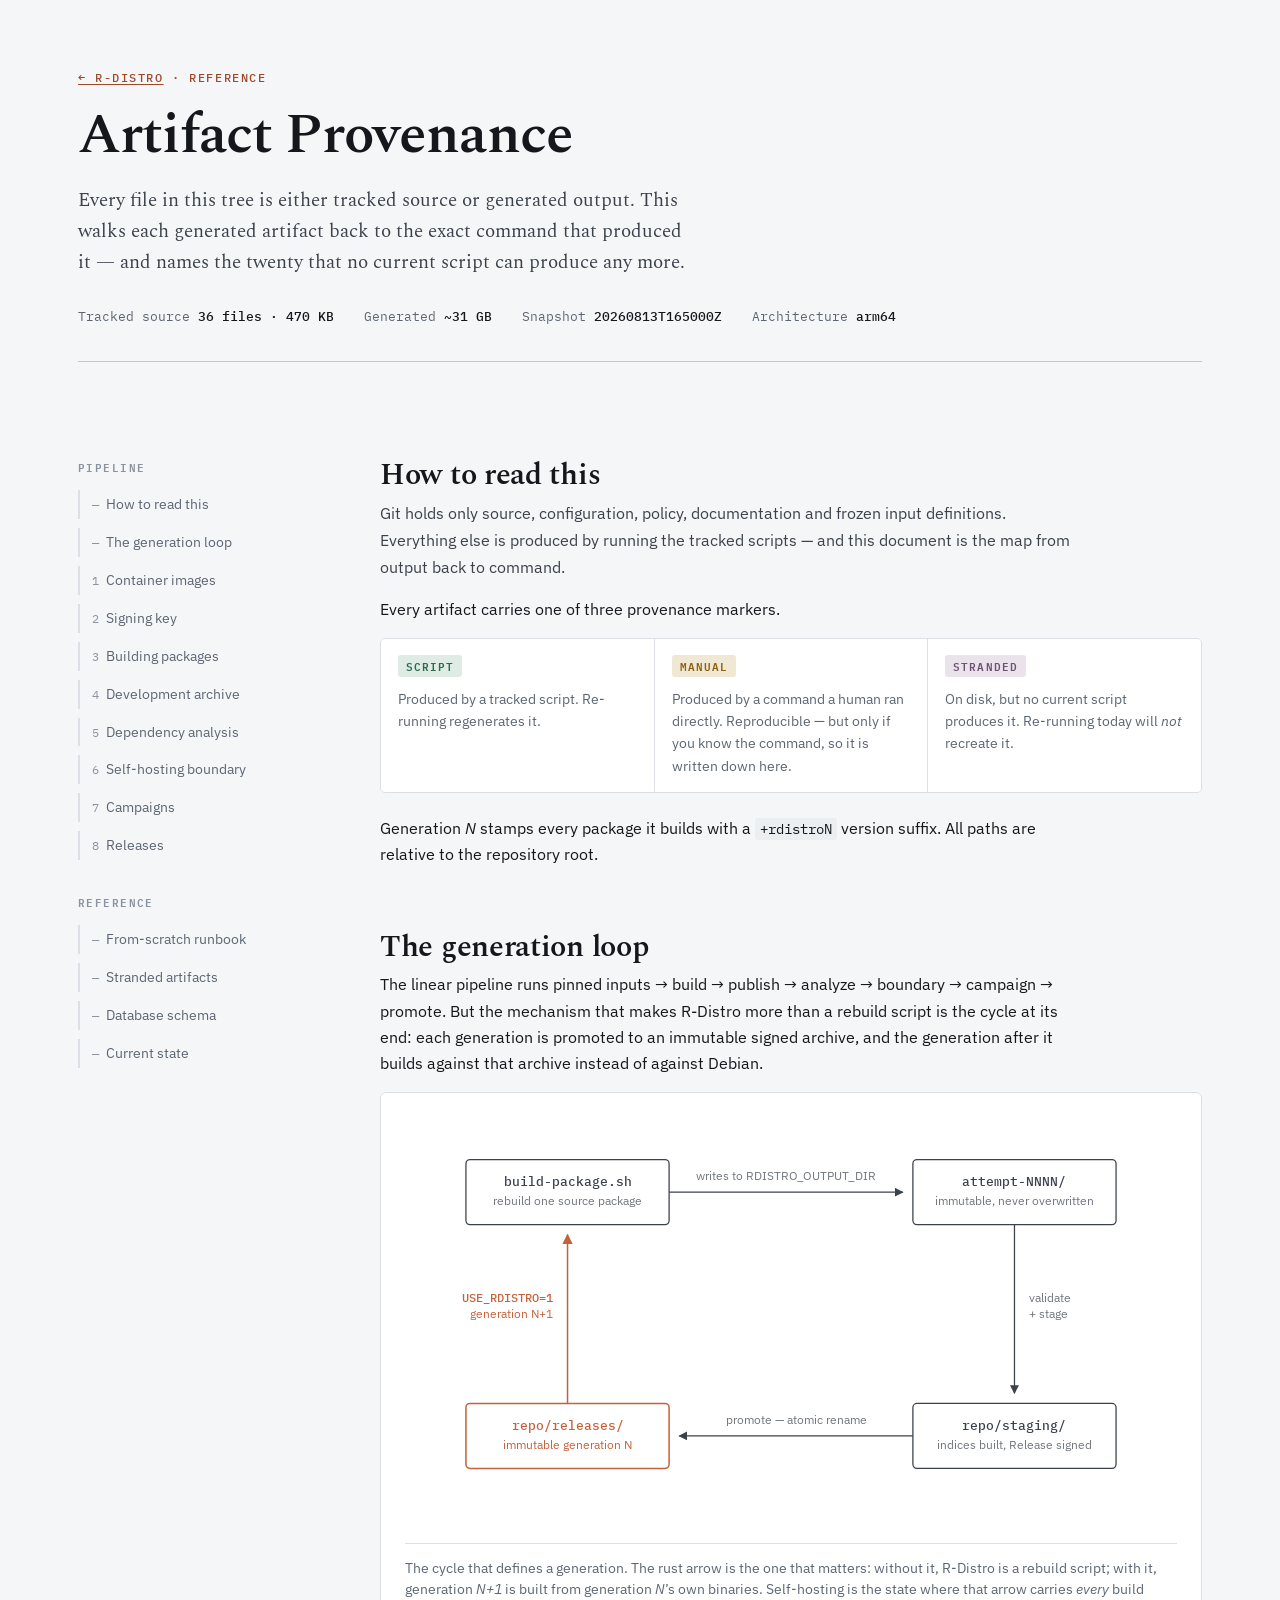
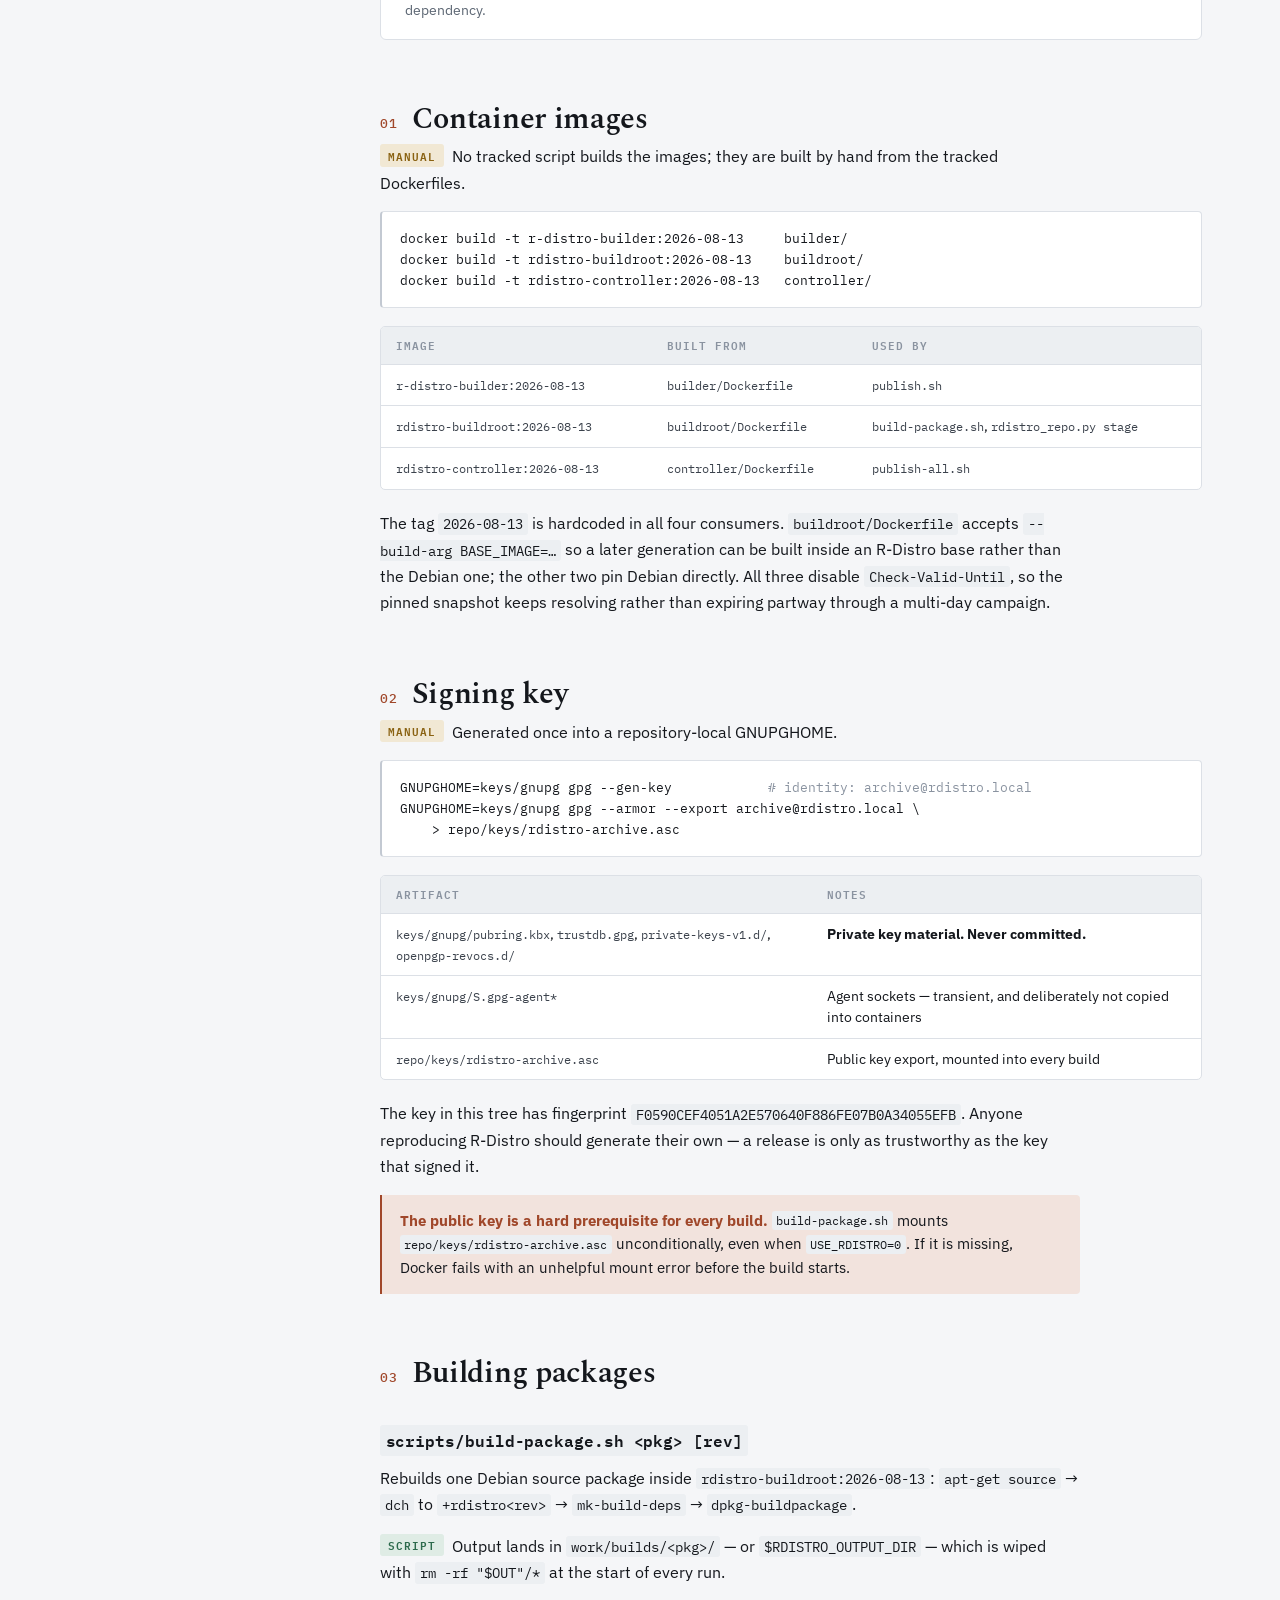
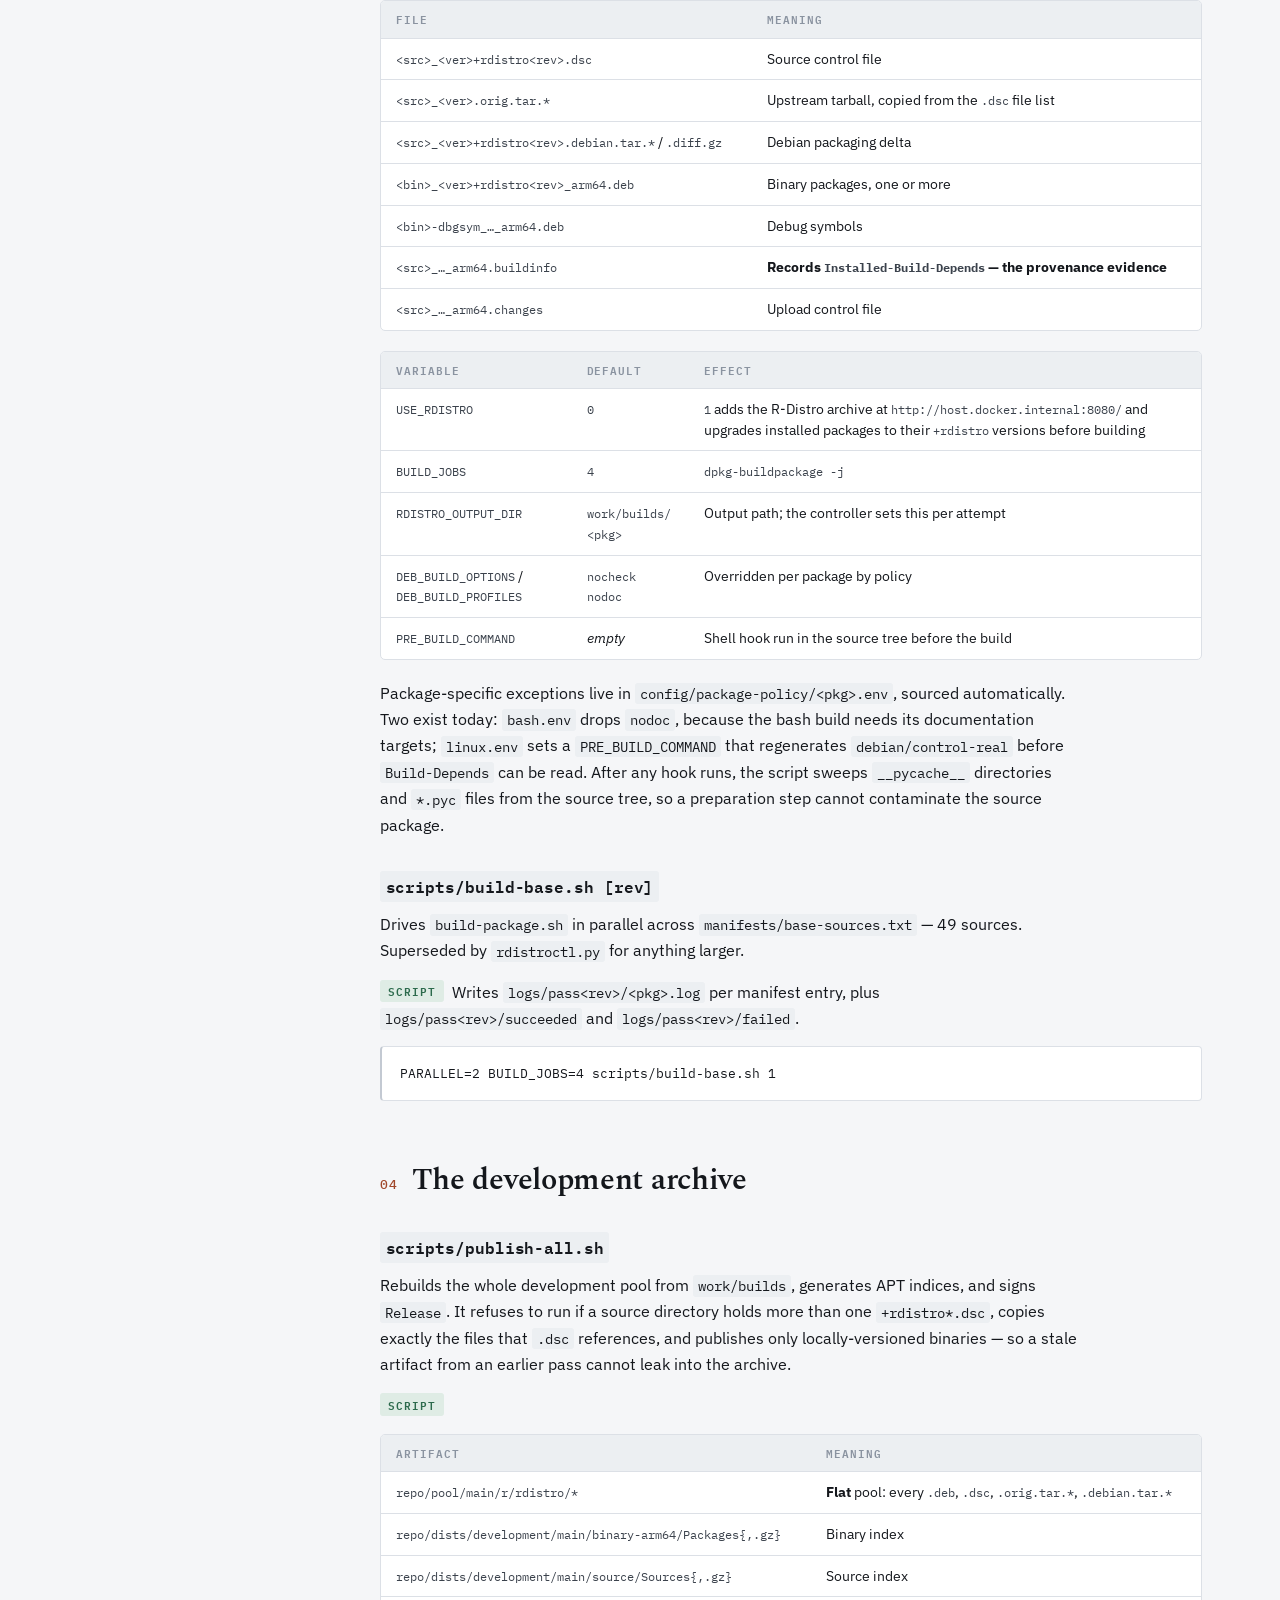
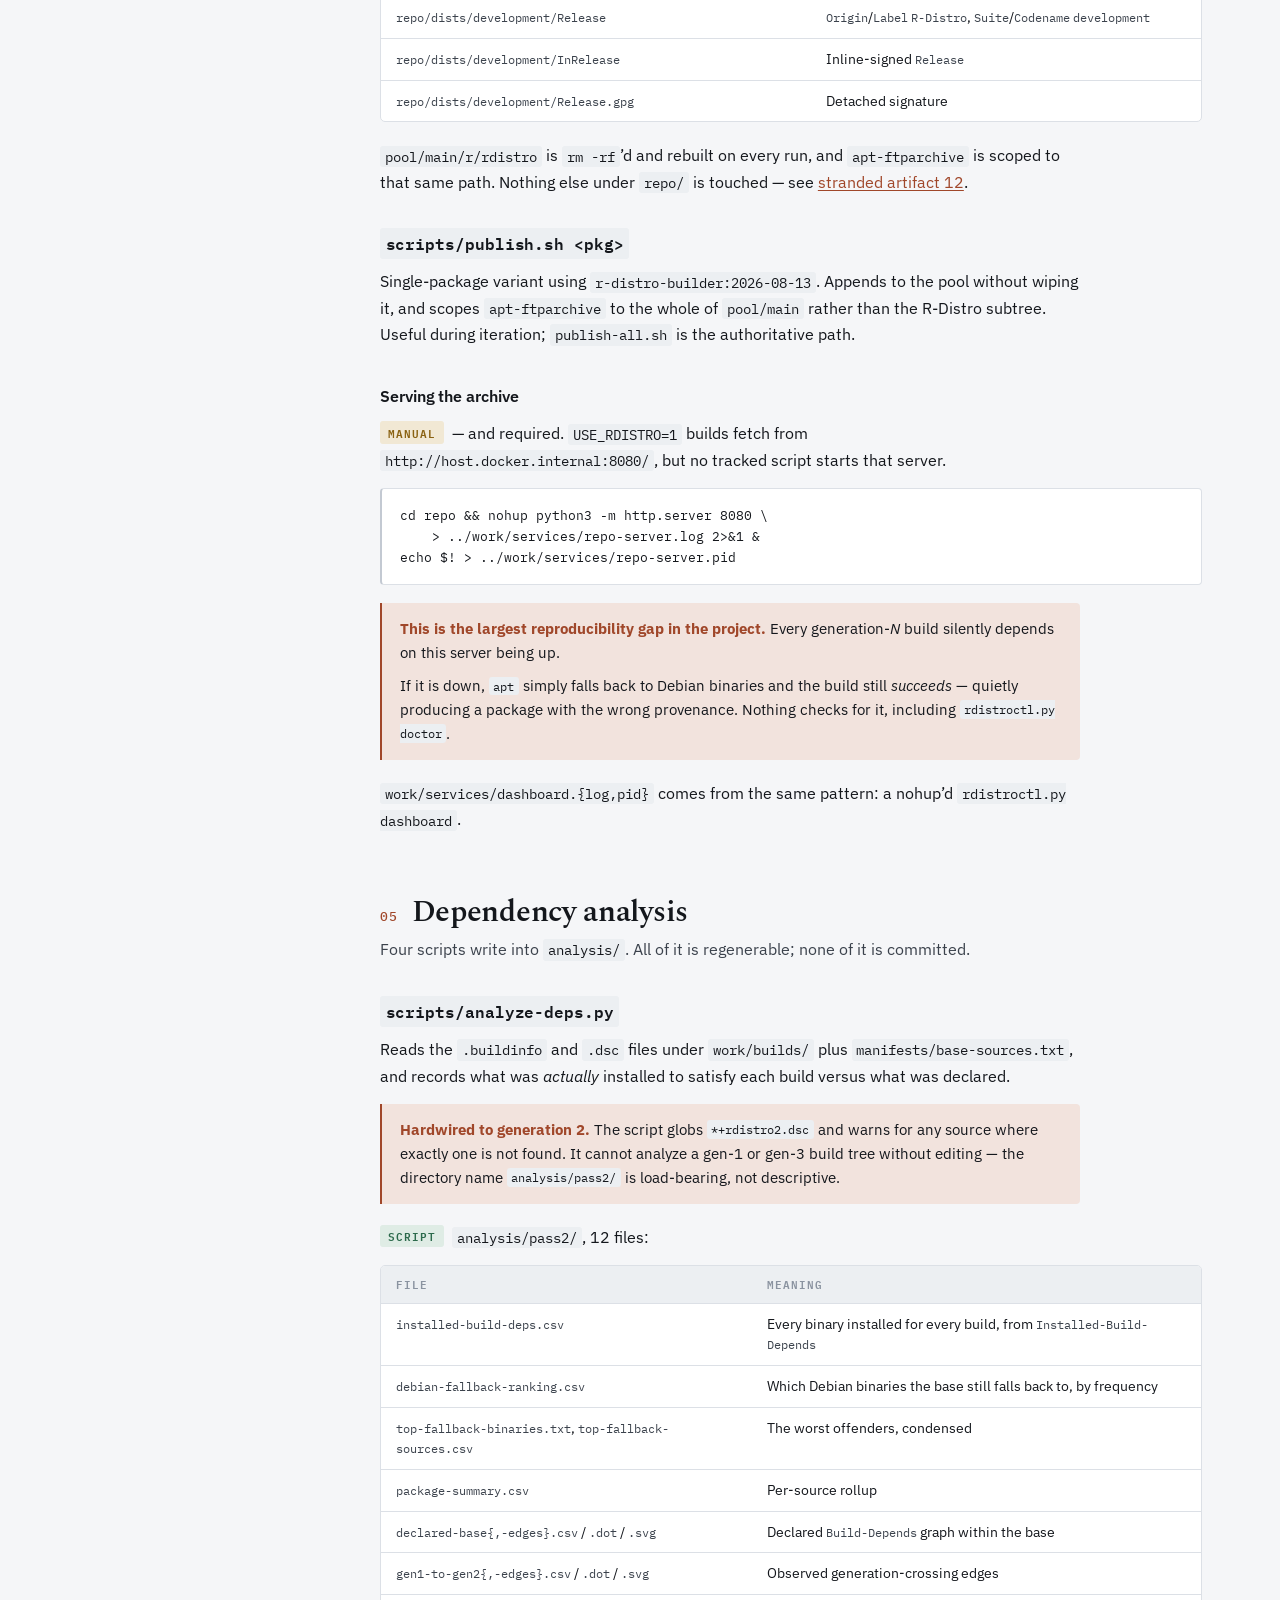
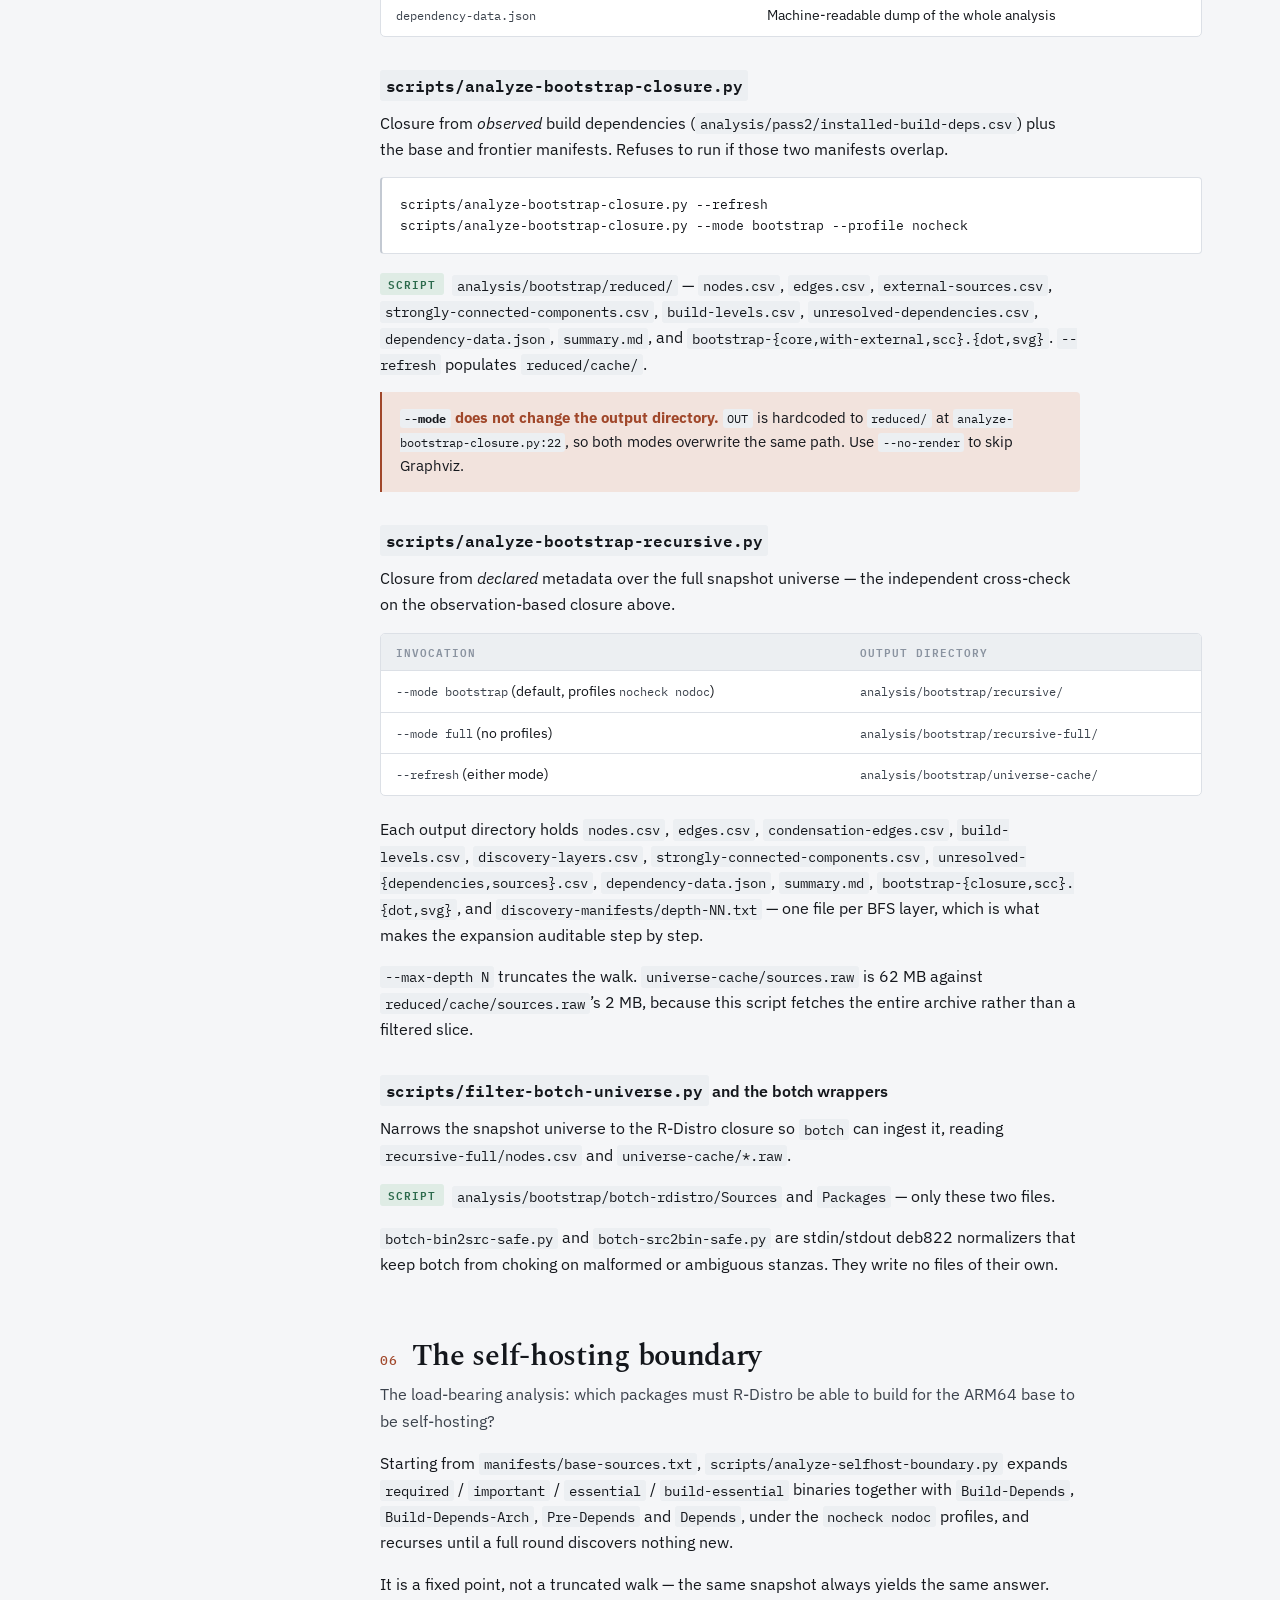
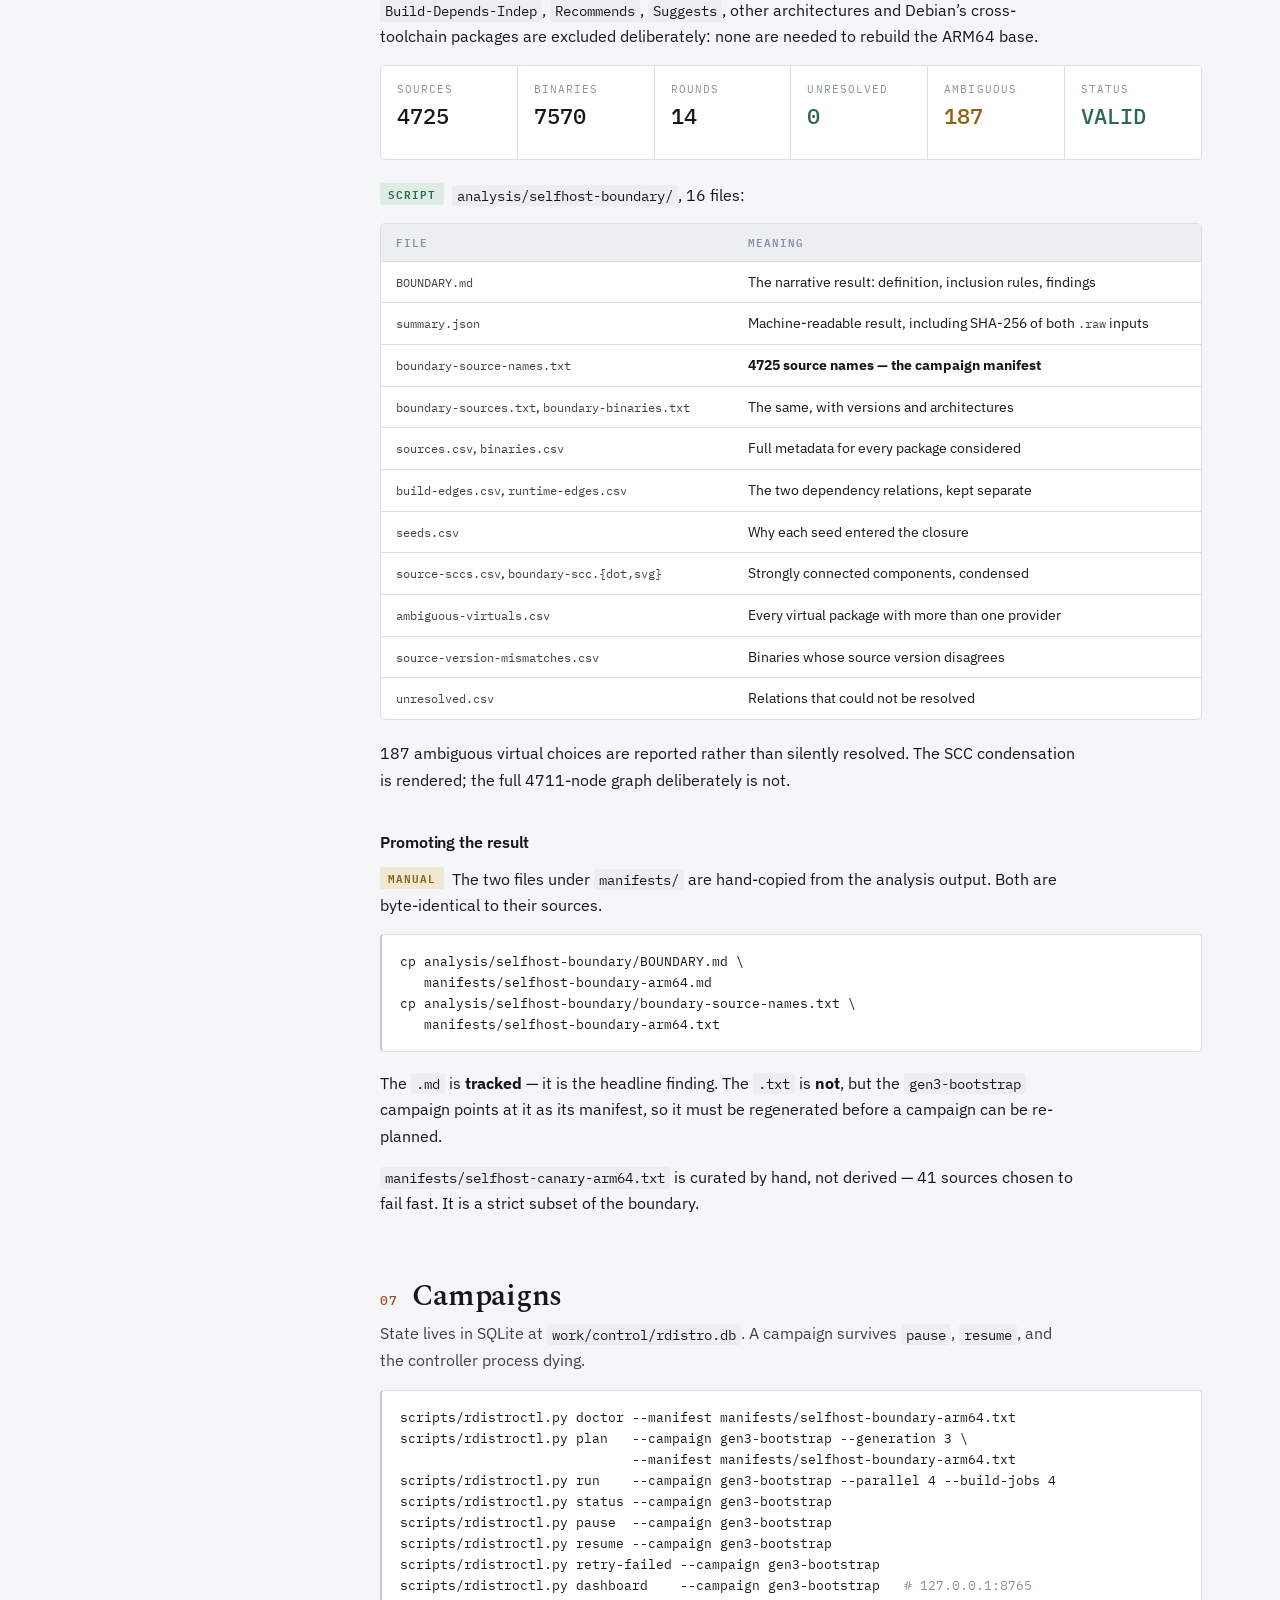
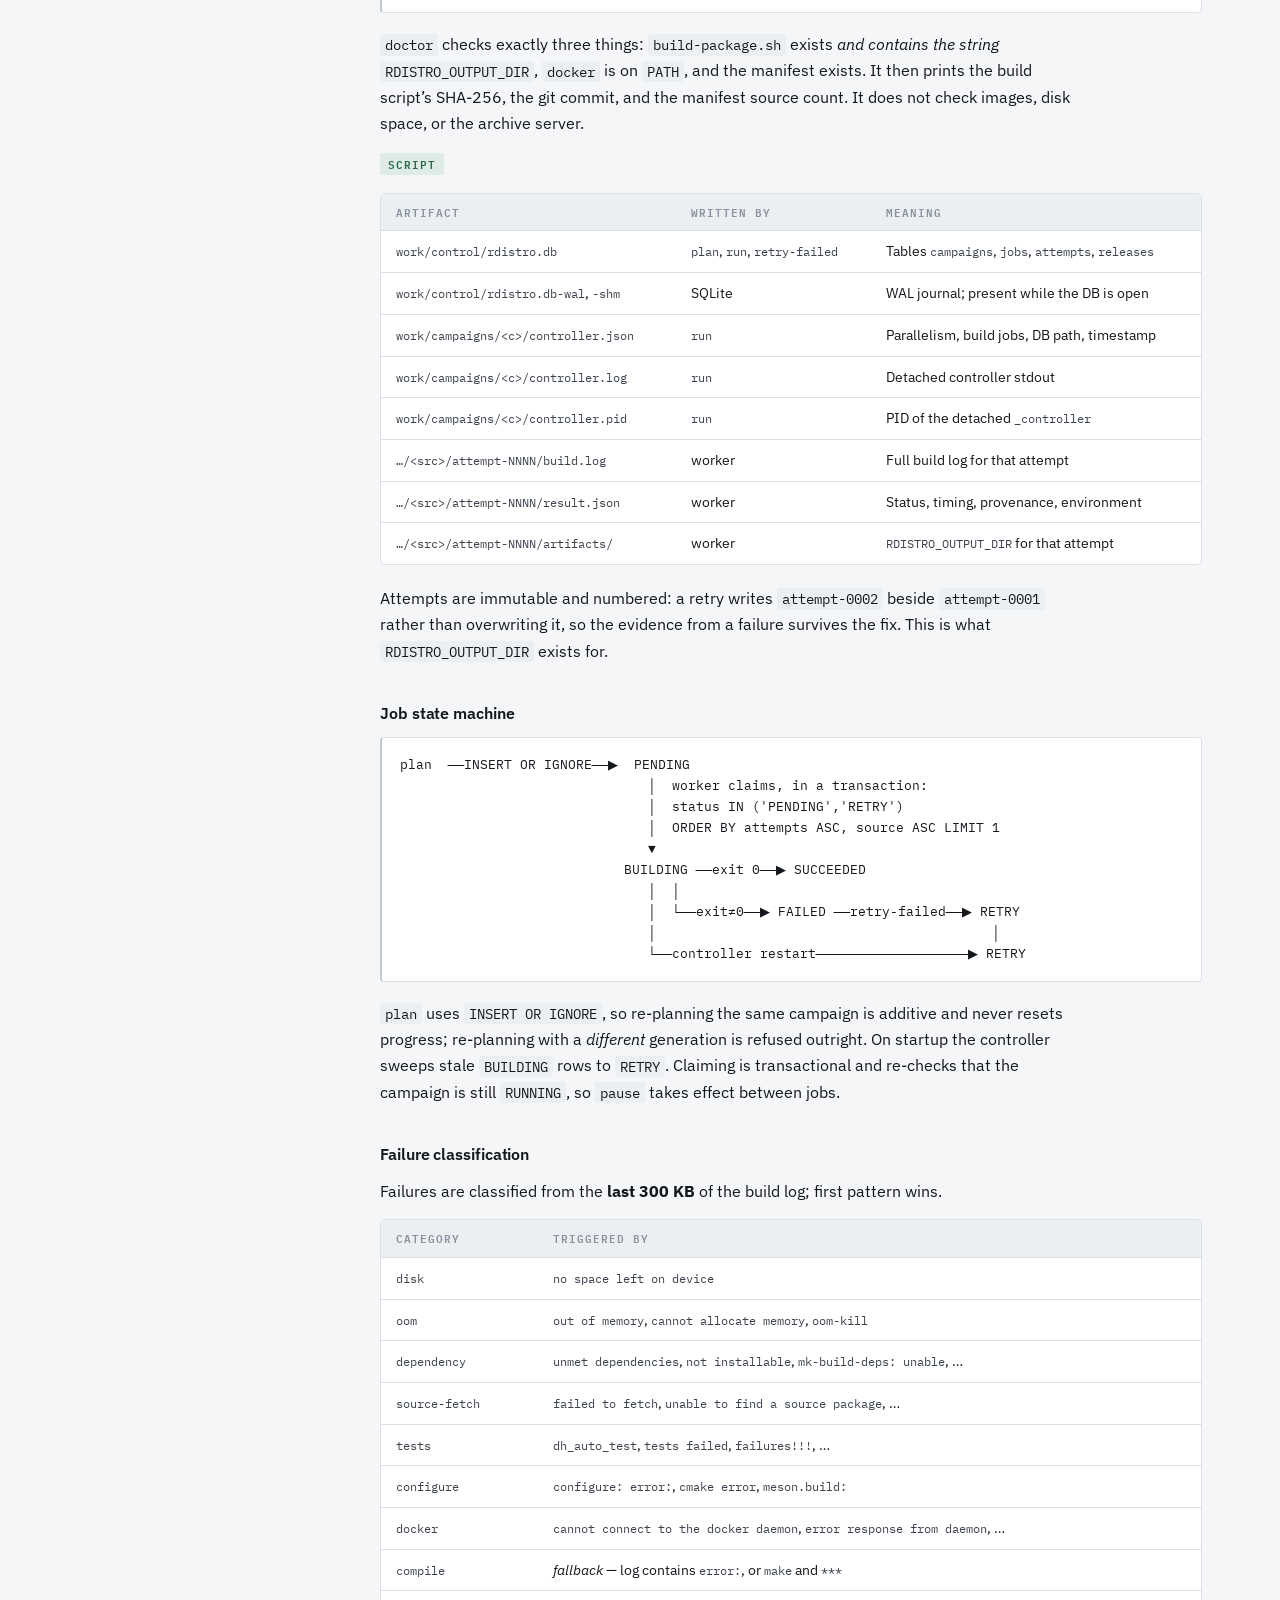
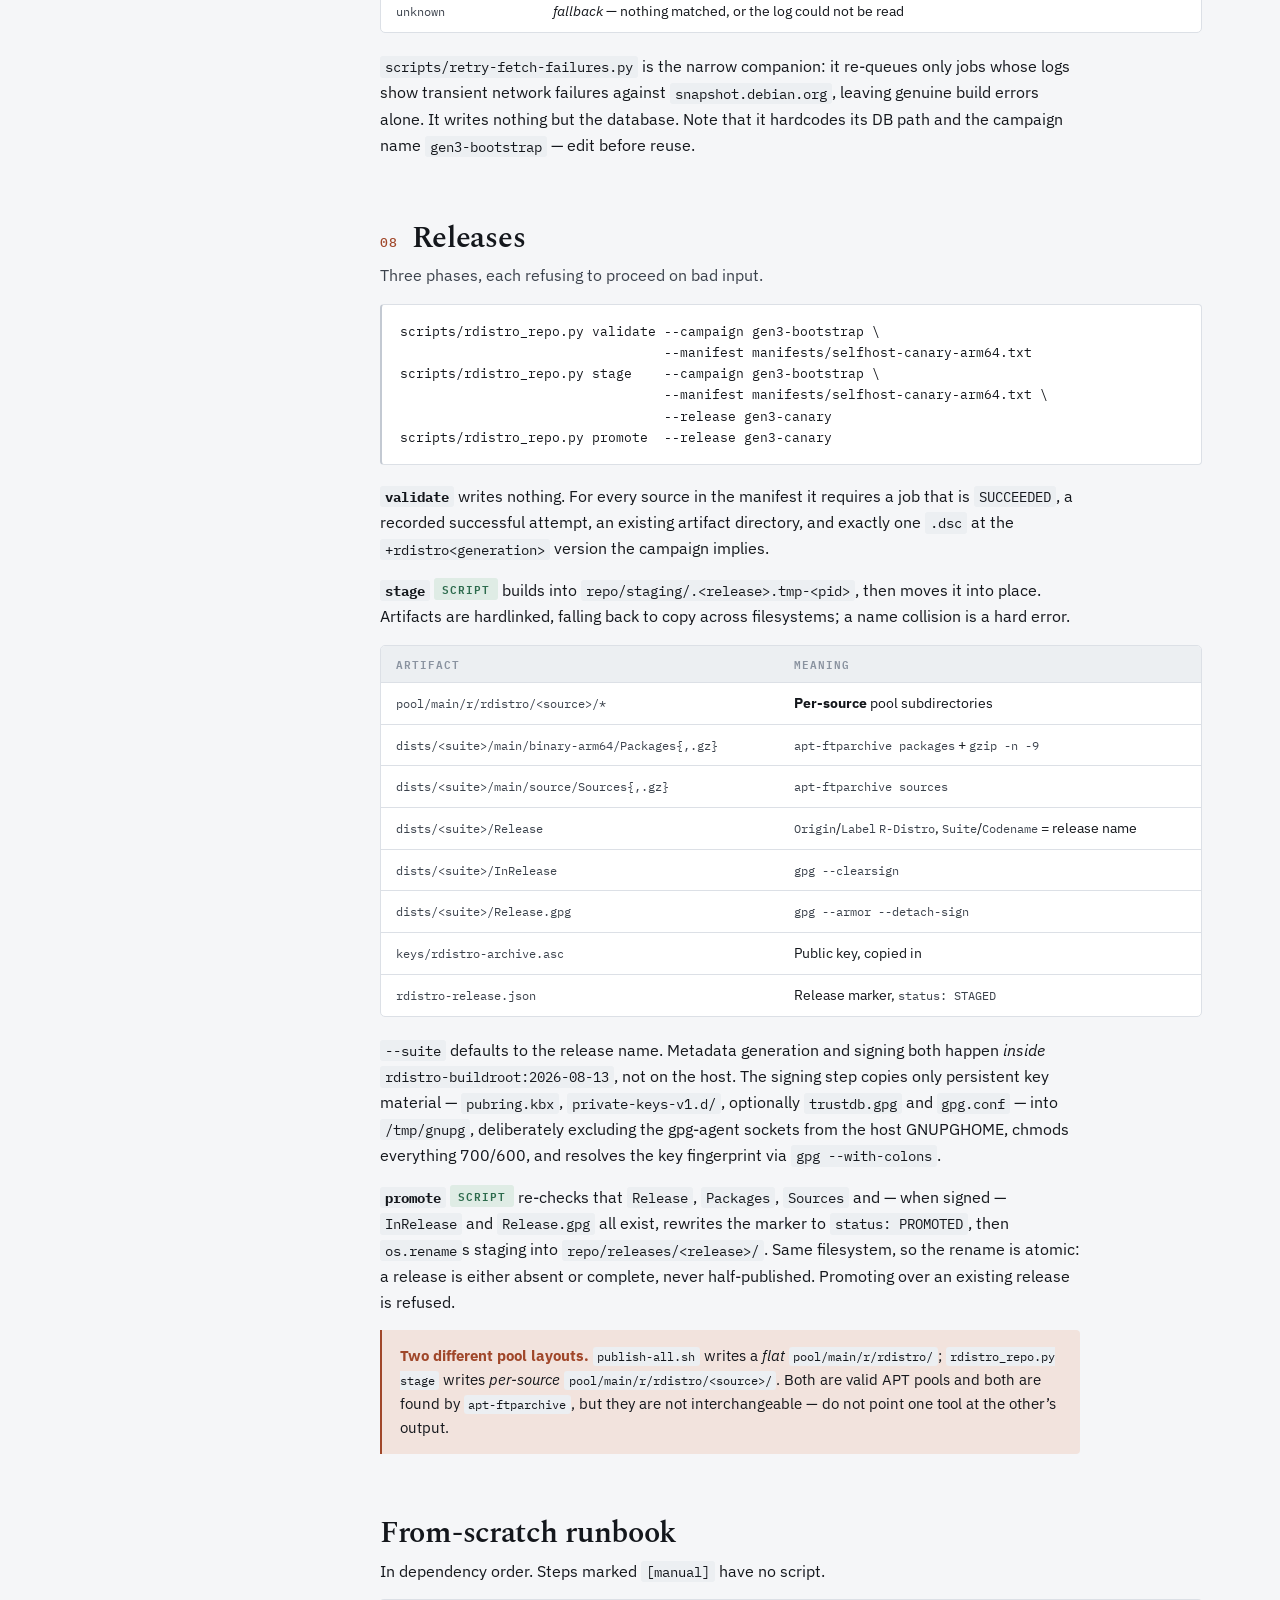
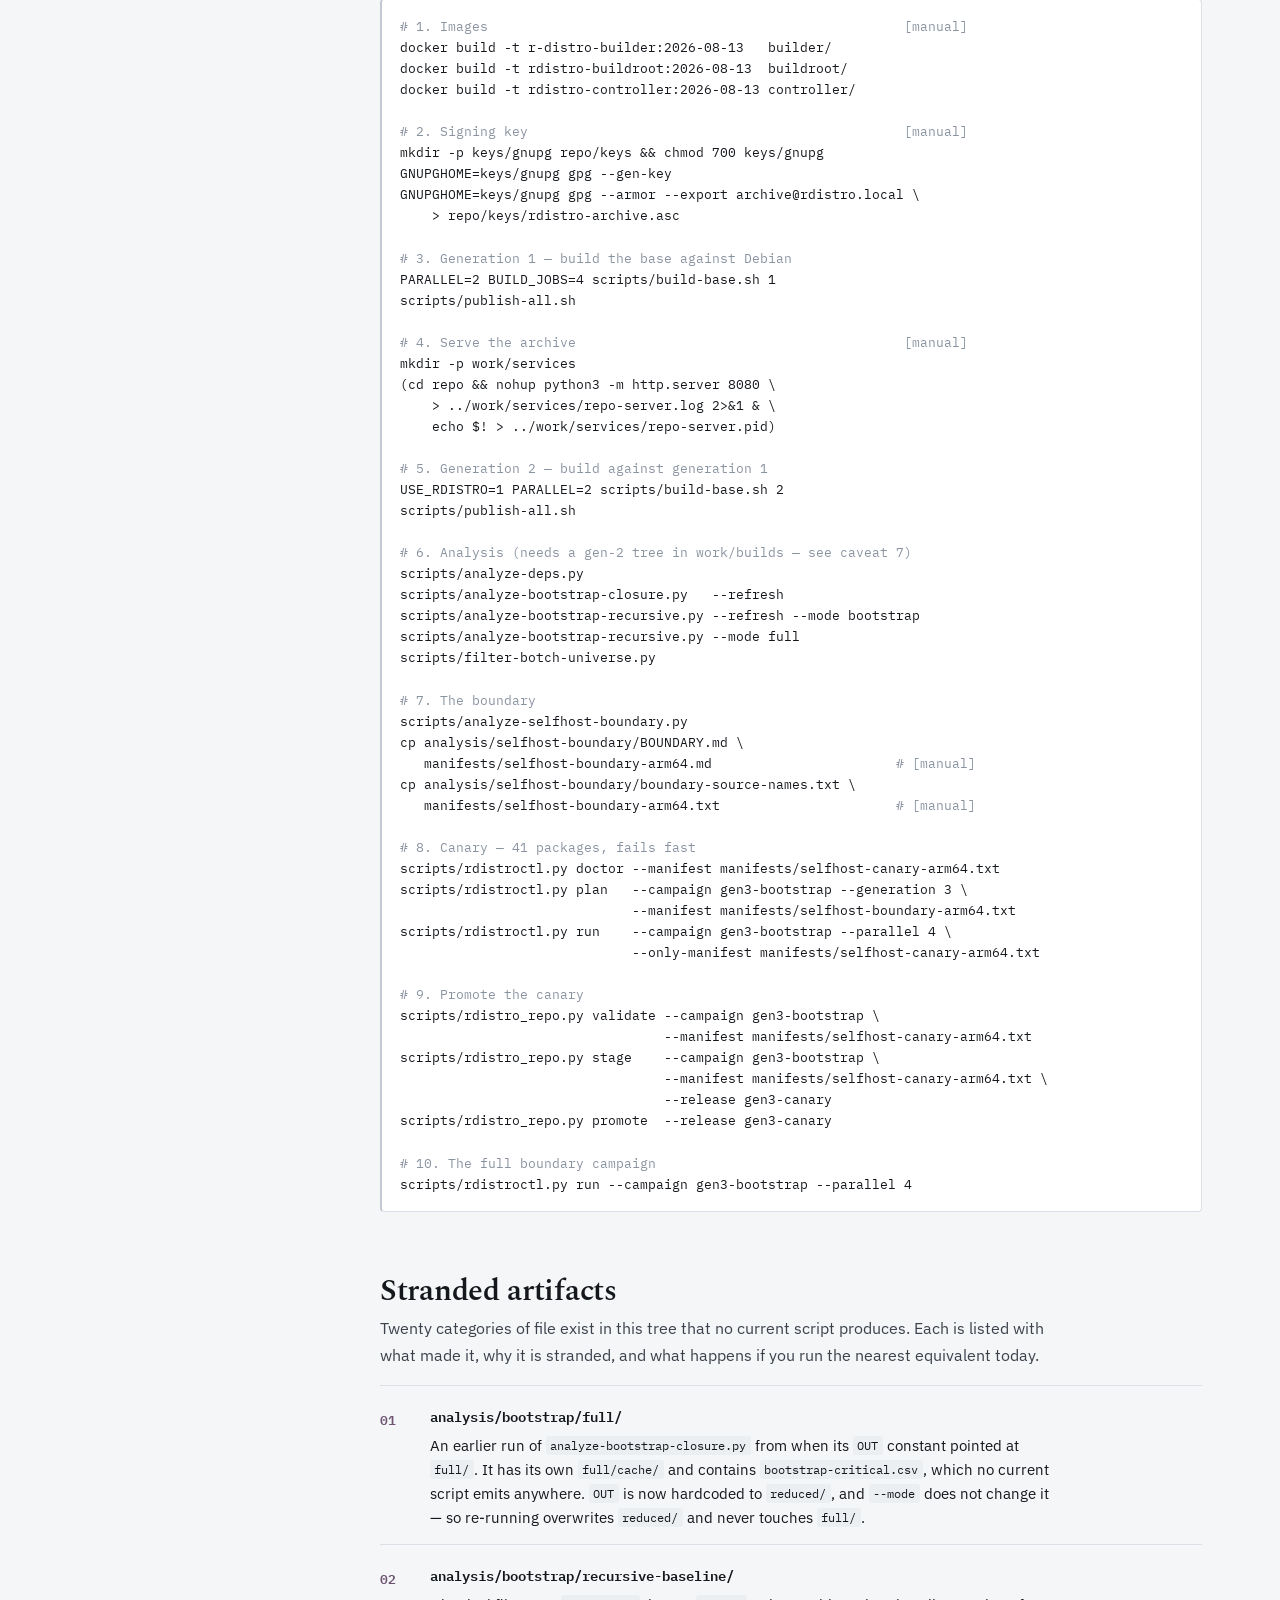
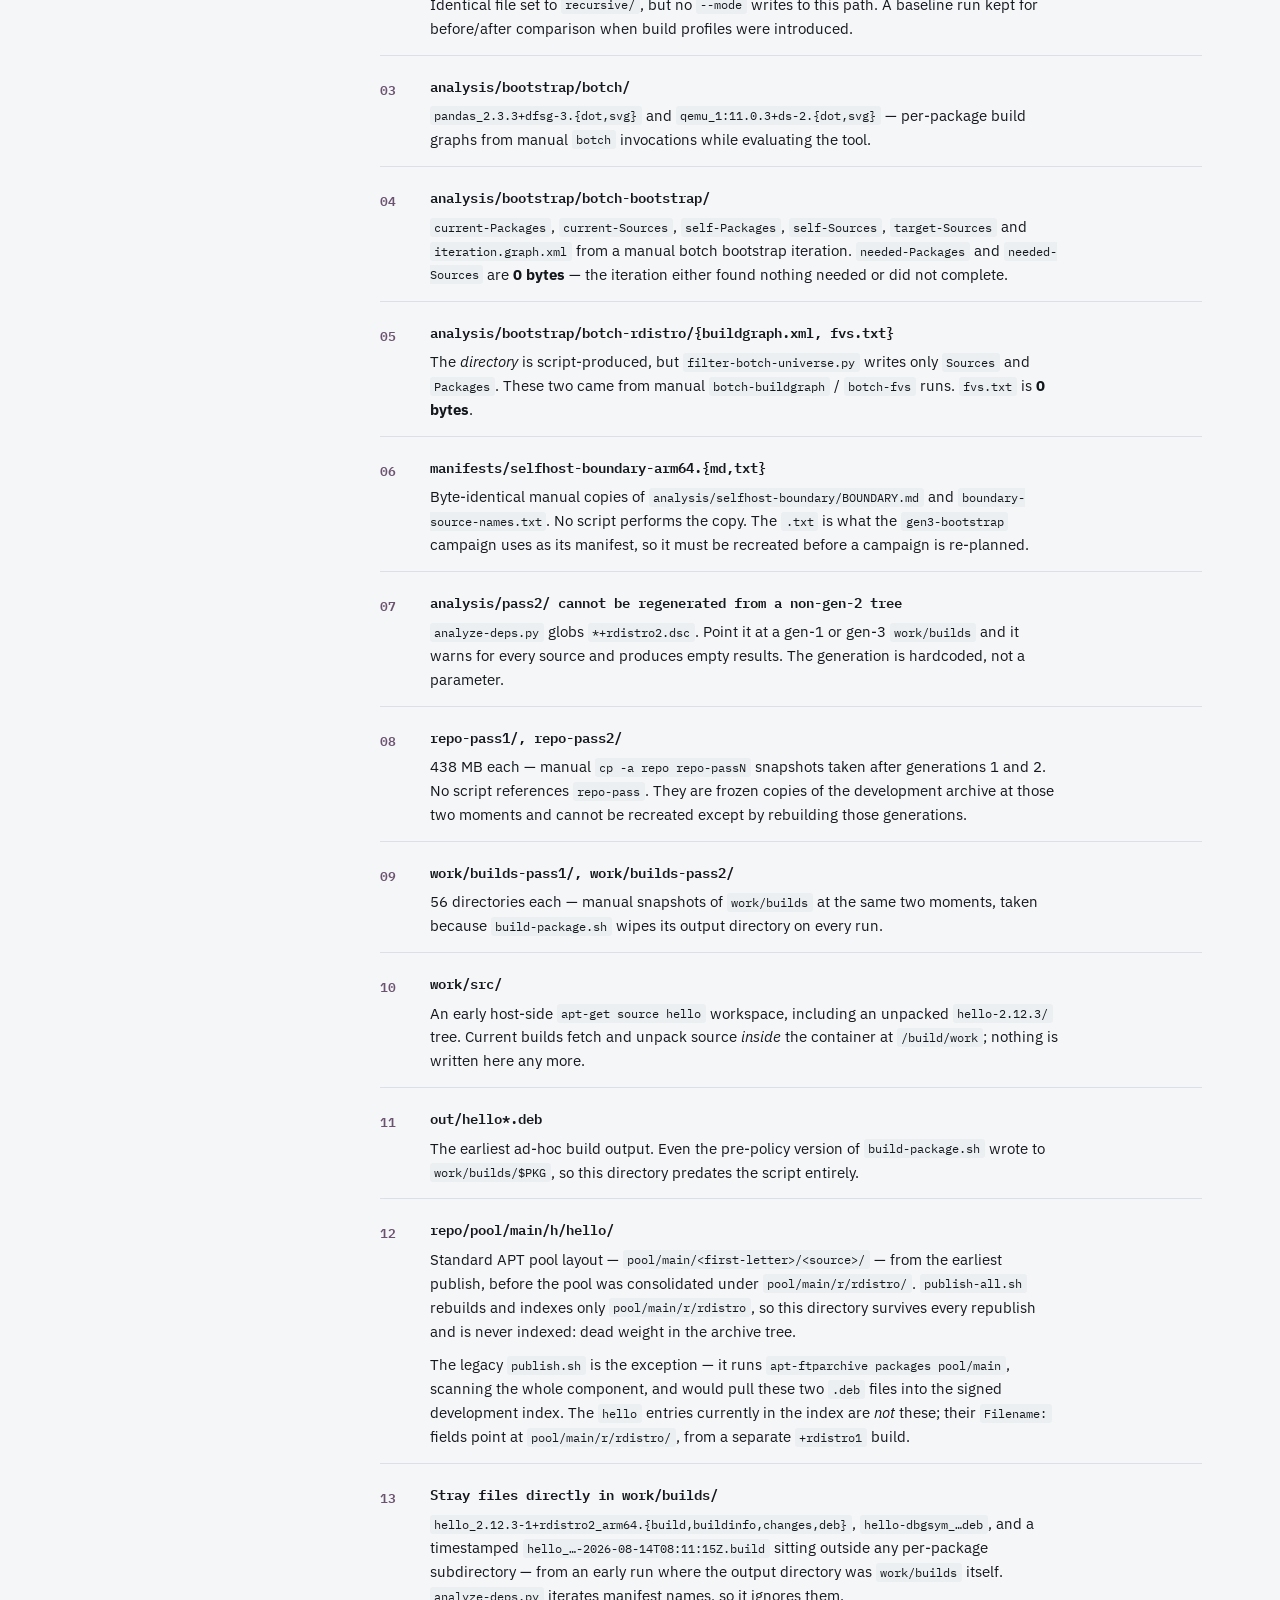
==== docs/provenance.html @ 1e9ae5e7 "Reframe the documentation around what R-Distro is for The docs described what the tooling does - reb" ====
<!doctype html>
<html lang="en">
<head>
<meta charset="utf-8">
<meta name="viewport" content="width=device-width, initial-scale=1">
<meta name="description" content="Traces every generated artifact in the R-Distro tree back to the command that produced it, and names the twenty that no current script can produce.">
<meta name="color-scheme" content="light dark">
<link rel="canonical" href="https://rshrj.github.io/r-distro/provenance.html">
<meta property="og:type" content="article">
<meta property="og:site_name" content="R-Distro">
<meta property="og:title" content="Artifact Provenance · R-Distro">
<meta property="og:description" content="Every generated artifact traced back to the command that produced it — and the twenty that no current script can produce.">
<meta property="og:url" content="https://rshrj.github.io/r-distro/provenance.html">
<meta property="og:image" content="https://rshrj.github.io/r-distro/assets/og-image.png">
<meta name="twitter:card" content="summary_large_image">
<link rel="icon" href="data:image/svg+xml,<svg xmlns=%22http://www.w3.org/2000/svg%22 viewBox=%220 0 100 100%22><text y=%22.9em%22 font-size=%2290%22>&#128230;</text></svg>">
<title>Artifact Provenance · R-Distro</title>
<link rel="preconnect" href="https://fonts.googleapis.com">
<link rel="preconnect" href="https://fonts.gstatic.com" crossorigin>
<link rel="stylesheet" href="https://fonts.googleapis.com/css2?family=Spectral:ital,wght@0,400;0,500;0,600;1,400&family=IBM+Plex+Sans:wght@400;500;600&family=IBM+Plex+Mono:wght@400;500;600&display=swap">

<link rel="stylesheet" href="assets/style.css">
</head>
<body>


<div class="shell">

  <header class="masthead">
    <p class="eyebrow"><a href="./">← R-Distro</a> · Reference</p>
    <h1>Artifact Provenance</h1>
    <p class="standfirst">Every file in this tree is either tracked source or generated output. This walks each generated artifact back to the exact command that produced it — and names the twenty that no current script can produce any more.</p>
    <div class="masthead-meta">
      <span>Tracked source <b>36 files · 470 KB</b></span>
      <span>Generated <b>~31 GB</b></span>
      <span>Snapshot <b>20260813T165000Z</b></span>
      <span>Architecture <b>arm64</b></span>
    </div>
  </header>

  <nav class="rail" aria-label="Contents">
    <h2>Pipeline</h2>
    <ol>
      <li><a href="#reading"><span class="n">—</span>How to read this</a></li>
      <li><a href="#loop"><span class="n">—</span>The generation loop</a></li>
      <li><a href="#s1"><span class="n">1</span>Container images</a></li>
      <li><a href="#s2"><span class="n">2</span>Signing key</a></li>
      <li><a href="#s3"><span class="n">3</span>Building packages</a></li>
      <li><a href="#s4"><span class="n">4</span>Development archive</a></li>
      <li><a href="#s5"><span class="n">5</span>Dependency analysis</a></li>
      <li><a href="#s6"><span class="n">6</span>Self-hosting boundary</a></li>
      <li><a href="#s7"><span class="n">7</span>Campaigns</a></li>
      <li><a href="#s8"><span class="n">8</span>Releases</a></li>
    </ol>
    <h2>Reference</h2>
    <ol>
      <li><a href="#runbook"><span class="n">—</span>From-scratch runbook</a></li>
      <li><a href="#stranded"><span class="n">—</span>Stranded artifacts</a></li>
      <li><a href="#schema"><span class="n">—</span>Database schema</a></li>
      <li><a href="#state"><span class="n">—</span>Current state</a></li>
    </ol>
  </nav>

  <main>

    <section id="reading">
      <h2 class="sec">How to read this</h2>
      <p class="lede">Git holds only source, configuration, policy, documentation and frozen input definitions. Everything else is produced by running the tracked scripts — and this document is the map from output back to command.</p>
      <p>Every artifact carries one of three provenance markers.</p>
      <div class="legend">
        <div>
          <span class="badge b-script">Script</span>
          <p>Produced by a tracked script. Re-running regenerates it.</p>
        </div>
        <div>
          <span class="badge b-manual">Manual</span>
          <p>Produced by a command a human ran directly. Reproducible — but only if you know the command, so it is written down here.</p>
        </div>
        <div>
          <span class="badge b-stranded">Stranded</span>
          <p>On disk, but no current script produces it. Re-running today will <em>not</em> recreate it.</p>
        </div>
      </div>
      <p>Generation <em>N</em> stamps every package it builds with a <code>+rdistroN</code> version suffix. All paths are relative to the repository root.</p>
    </section>

    <section id="loop">
      <h2 class="sec">The generation loop</h2>
      <p>The linear pipeline runs pinned inputs → build → publish → analyze → boundary → campaign → promote. But the mechanism that makes R-Distro more than a rebuild script is the cycle at its end: each generation is promoted to an immutable signed archive, and the generation after it builds against that archive instead of against Debian.</p>

      <figure>
        <svg viewBox="0 0 760 400" role="img" aria-label="A four-stage cycle: build-package.sh writes attempt artifacts, which are validated and staged into repo/staging, promoted by atomic rename into repo/releases, which the next generation then builds against when USE_RDISTRO equals 1.">
          <defs>
            <marker id="ar" viewBox="0 0 10 10" refX="9" refY="5" markerWidth="7" markerHeight="7" orient="auto-start-reverse">
              <path d="M 0 0 L 10 5 L 0 10 z" fill="currentColor"></path>
            </marker>
            <marker id="ar-a" viewBox="0 0 10 10" refX="9" refY="5" markerWidth="7" markerHeight="7" orient="auto-start-reverse">
              <path d="M 0 0 L 10 5 L 0 10 z" fill="#C4623C"></path>
            </marker>
          </defs>

          <rect x="60" y="40" width="200" height="64" rx="4" fill="none" stroke="currentColor" stroke-width="1.25"></rect>
          <text x="160" y="66" text-anchor="middle" font-family="IBM Plex Mono, monospace" font-size="12.5" font-weight="500" fill="currentColor">build-package.sh</text>
          <text x="160" y="85" text-anchor="middle" font-family="IBM Plex Sans, sans-serif" font-size="11.5" fill="currentColor" opacity="0.72">rebuild one source package</text>

          <rect x="500" y="40" width="200" height="64" rx="4" fill="none" stroke="currentColor" stroke-width="1.25"></rect>
          <text x="600" y="66" text-anchor="middle" font-family="IBM Plex Mono, monospace" font-size="12.5" font-weight="500" fill="currentColor">attempt-NNNN/</text>
          <text x="600" y="85" text-anchor="middle" font-family="IBM Plex Sans, sans-serif" font-size="11.5" fill="currentColor" opacity="0.72">immutable, never overwritten</text>

          <rect x="500" y="280" width="200" height="64" rx="4" fill="none" stroke="currentColor" stroke-width="1.25"></rect>
          <text x="600" y="306" text-anchor="middle" font-family="IBM Plex Mono, monospace" font-size="12.5" font-weight="500" fill="currentColor">repo/staging/</text>
          <text x="600" y="325" text-anchor="middle" font-family="IBM Plex Sans, sans-serif" font-size="11.5" fill="currentColor" opacity="0.72">indices built, Release signed</text>

          <rect x="60" y="280" width="200" height="64" rx="4" fill="none" stroke="#C4623C" stroke-width="1.5"></rect>
          <text x="160" y="306" text-anchor="middle" font-family="IBM Plex Mono, monospace" font-size="12.5" font-weight="500" fill="#C4623C">repo/releases/</text>
          <text x="160" y="325" text-anchor="middle" font-family="IBM Plex Sans, sans-serif" font-size="11.5" fill="#C4623C">immutable generation N</text>

          <line x1="260" y1="72" x2="490" y2="72" stroke="currentColor" stroke-width="1.25" marker-end="url(#ar)"></line>
          <text x="375" y="60" text-anchor="middle" font-family="IBM Plex Sans, sans-serif" font-size="11.5" fill="currentColor" opacity="0.72">writes to RDISTRO_OUTPUT_DIR</text>

          <line x1="600" y1="104" x2="600" y2="270" stroke="currentColor" stroke-width="1.25" marker-end="url(#ar)"></line>
          <text x="614" y="180" font-family="IBM Plex Sans, sans-serif" font-size="11.5" fill="currentColor" opacity="0.72">validate</text>
          <text x="614" y="196" font-family="IBM Plex Sans, sans-serif" font-size="11.5" fill="currentColor" opacity="0.72">+ stage</text>

          <line x1="500" y1="312" x2="270" y2="312" stroke="currentColor" stroke-width="1.25" marker-end="url(#ar)"></line>
          <text x="385" y="300" text-anchor="middle" font-family="IBM Plex Sans, sans-serif" font-size="11.5" fill="currentColor" opacity="0.72">promote — atomic rename</text>

          <line x1="160" y1="280" x2="160" y2="114" stroke="#C4623C" stroke-width="1.5" marker-end="url(#ar-a)"></line>
          <text x="146" y="180" text-anchor="end" font-family="IBM Plex Mono, monospace" font-size="11.5" fill="#C4623C" font-weight="500">USE_RDISTRO=1</text>
          <text x="146" y="196" text-anchor="end" font-family="IBM Plex Sans, sans-serif" font-size="11.5" fill="#C4623C">generation N+1</text>
        </svg>
        <figcaption>The cycle that defines a generation. The rust arrow is the one that matters: without it, R-Distro is a rebuild script; with it, generation <em>N+1</em> is built from generation <em>N</em>&rsquo;s own binaries. Self-hosting is the state where that arrow carries <em>every</em> build dependency.</figcaption>
      </figure>
    </section>

    <section id="s1">
      <h2 class="sec"><span class="stage-n">01</span>Container images</h2>
      <p><span class="badge b-manual">Manual</span> &nbsp;No tracked script builds the images; they are built by hand from the tracked Dockerfiles.</p>
      <pre><code>docker build -t r-distro-builder:2026-08-13     builder/
docker build -t rdistro-buildroot:2026-08-13    buildroot/
docker build -t rdistro-controller:2026-08-13   controller/</code></pre>
      <div class="tw"><table>
        <thead><tr><th>Image</th><th>Built from</th><th>Used by</th></tr></thead>
        <tbody>
          <tr><td><code>r-distro-builder:2026-08-13</code></td><td><code>builder/Dockerfile</code></td><td><code>publish.sh</code></td></tr>
          <tr><td><code>rdistro-buildroot:2026-08-13</code></td><td><code>buildroot/Dockerfile</code></td><td><code>build-package.sh</code>, <code>rdistro_repo.py stage</code></td></tr>
          <tr><td><code>rdistro-controller:2026-08-13</code></td><td><code>controller/Dockerfile</code></td><td><code>publish-all.sh</code></td></tr>
        </tbody>
      </table></div>
      <p>The tag <code>2026-08-13</code> is hardcoded in all four consumers. <code>buildroot/Dockerfile</code> accepts <code>--build-arg BASE_IMAGE=…</code> so a later generation can be built inside an R-Distro base rather than the Debian one; the other two pin Debian directly. All three disable <code>Check-Valid-Until</code>, so the pinned snapshot keeps resolving rather than expiring partway through a multi-day campaign.</p>
    </section>

    <section id="s2">
      <h2 class="sec"><span class="stage-n">02</span>Signing key</h2>
      <p><span class="badge b-manual">Manual</span> &nbsp;Generated once into a repository-local GNUPGHOME.</p>
      <pre><code>GNUPGHOME=keys/gnupg gpg --gen-key            <span class="cm"># identity: archive@rdistro.local</span>
GNUPGHOME=keys/gnupg gpg --armor --export archive@rdistro.local \
    &gt; repo/keys/rdistro-archive.asc</code></pre>
      <div class="tw"><table>
        <thead><tr><th>Artifact</th><th>Notes</th></tr></thead>
        <tbody>
          <tr><td><code>keys/gnupg/pubring.kbx</code>, <code>trustdb.gpg</code>, <code>private-keys-v1.d/</code>, <code>openpgp-revocs.d/</code></td><td><strong>Private key material. Never committed.</strong></td></tr>
          <tr><td><code>keys/gnupg/S.gpg-agent*</code></td><td>Agent sockets — transient, and deliberately not copied into containers</td></tr>
          <tr><td><code>repo/keys/rdistro-archive.asc</code></td><td>Public key export, mounted into every build</td></tr>
        </tbody>
      </table></div>
      <p>The key in this tree has fingerprint <code>F0590CEF4051A2E570640F886FE07B0A34055EFB</code>. Anyone reproducing R-Distro should generate their own — a release is only as trustworthy as the key that signed it.</p>
      <div class="note"><p><strong>The public key is a hard prerequisite for every build.</strong> <code>build-package.sh</code> mounts <code>repo/keys/rdistro-archive.asc</code> unconditionally, even when <code>USE_RDISTRO=0</code>. If it is missing, Docker fails with an unhelpful mount error before the build starts.</p></div>
    </section>

    <section id="s3">
      <h2 class="sec"><span class="stage-n">03</span>Building packages</h2>

      <h3><code>scripts/build-package.sh &lt;pkg&gt; [rev]</code></h3>
      <p>Rebuilds one Debian source package inside <code>rdistro-buildroot:2026-08-13</code>: <code>apt-get source</code> → <code>dch</code> to <code>+rdistro&lt;rev&gt;</code> → <code>mk-build-deps</code> → <code>dpkg-buildpackage</code>.</p>
      <p><span class="badge b-script">Script</span> &nbsp;Output lands in <code>work/builds/&lt;pkg&gt;/</code> — or <code>$RDISTRO_OUTPUT_DIR</code> — which is wiped with <code>rm -rf "$OUT"/*</code> at the start of every run.</p>
      <div class="tw"><table>
        <thead><tr><th>File</th><th>Meaning</th></tr></thead>
        <tbody>
          <tr><td><code>&lt;src&gt;_&lt;ver&gt;+rdistro&lt;rev&gt;.dsc</code></td><td>Source control file</td></tr>
          <tr><td><code>&lt;src&gt;_&lt;ver&gt;.orig.tar.*</code></td><td>Upstream tarball, copied from the <code>.dsc</code> file list</td></tr>
          <tr><td><code>&lt;src&gt;_&lt;ver&gt;+rdistro&lt;rev&gt;.debian.tar.*</code> / <code>.diff.gz</code></td><td>Debian packaging delta</td></tr>
          <tr><td><code>&lt;bin&gt;_&lt;ver&gt;+rdistro&lt;rev&gt;_arm64.deb</code></td><td>Binary packages, one or more</td></tr>
          <tr><td><code>&lt;bin&gt;-dbgsym_…_arm64.deb</code></td><td>Debug symbols</td></tr>
          <tr><td><code>&lt;src&gt;_…_arm64.buildinfo</code></td><td><strong>Records <code>Installed-Build-Depends</code> — the provenance evidence</strong></td></tr>
          <tr><td><code>&lt;src&gt;_…_arm64.changes</code></td><td>Upload control file</td></tr>
        </tbody>
      </table></div>

      <div class="tw"><table>
        <thead><tr><th>Variable</th><th>Default</th><th>Effect</th></tr></thead>
        <tbody>
          <tr><td><code>USE_RDISTRO</code></td><td><code>0</code></td><td><code>1</code> adds the R-Distro archive at <code>http://host.docker.internal:8080/</code> and upgrades installed packages to their <code>+rdistro</code> versions before building</td></tr>
          <tr><td><code>BUILD_JOBS</code></td><td><code>4</code></td><td><code>dpkg-buildpackage -j</code></td></tr>
          <tr><td><code>RDISTRO_OUTPUT_DIR</code></td><td><code>work/builds/&lt;pkg&gt;</code></td><td>Output path; the controller sets this per attempt</td></tr>
          <tr><td><code>DEB_BUILD_OPTIONS</code> / <code>DEB_BUILD_PROFILES</code></td><td><code>nocheck nodoc</code></td><td>Overridden per package by policy</td></tr>
          <tr><td><code>PRE_BUILD_COMMAND</code></td><td><em>empty</em></td><td>Shell hook run in the source tree before the build</td></tr>
        </tbody>
      </table></div>

      <p>Package-specific exceptions live in <code>config/package-policy/&lt;pkg&gt;.env</code>, sourced automatically. Two exist today: <code>bash.env</code> drops <code>nodoc</code>, because the bash build needs its documentation targets; <code>linux.env</code> sets a <code>PRE_BUILD_COMMAND</code> that regenerates <code>debian/control-real</code> before <code>Build-Depends</code> can be read. After any hook runs, the script sweeps <code>__pycache__</code> directories and <code>*.pyc</code> files from the source tree, so a preparation step cannot contaminate the source package.</p>

      <h3><code>scripts/build-base.sh [rev]</code></h3>
      <p>Drives <code>build-package.sh</code> in parallel across <code>manifests/base-sources.txt</code> — 49 sources. Superseded by <code>rdistroctl.py</code> for anything larger.</p>
      <p><span class="badge b-script">Script</span> &nbsp;Writes <code>logs/pass&lt;rev&gt;/&lt;pkg&gt;.log</code> per manifest entry, plus <code>logs/pass&lt;rev&gt;/succeeded</code> and <code>logs/pass&lt;rev&gt;/failed</code>.</p>
      <pre><code>PARALLEL=2 BUILD_JOBS=4 scripts/build-base.sh 1</code></pre>
    </section>

    <section id="s4">
      <h2 class="sec"><span class="stage-n">04</span>The development archive</h2>

      <h3><code>scripts/publish-all.sh</code></h3>
      <p>Rebuilds the whole development pool from <code>work/builds</code>, generates APT indices, and signs <code>Release</code>. It refuses to run if a source directory holds more than one <code>+rdistro*.dsc</code>, copies exactly the files that <code>.dsc</code> references, and publishes only locally-versioned binaries — so a stale artifact from an earlier pass cannot leak into the archive.</p>
      <p><span class="badge b-script">Script</span></p>
      <div class="tw"><table>
        <thead><tr><th>Artifact</th><th>Meaning</th></tr></thead>
        <tbody>
          <tr><td><code>repo/pool/main/r/rdistro/*</code></td><td><strong>Flat</strong> pool: every <code>.deb</code>, <code>.dsc</code>, <code>.orig.tar.*</code>, <code>.debian.tar.*</code></td></tr>
          <tr><td><code>repo/dists/development/main/binary-arm64/Packages{,.gz}</code></td><td>Binary index</td></tr>
          <tr><td><code>repo/dists/development/main/source/Sources{,.gz}</code></td><td>Source index</td></tr>
          <tr><td><code>repo/dists/development/Release</code></td><td><code>Origin</code>/<code>Label</code> <code>R-Distro</code>, <code>Suite</code>/<code>Codename</code> <code>development</code></td></tr>
          <tr><td><code>repo/dists/development/InRelease</code></td><td>Inline-signed <code>Release</code></td></tr>
          <tr><td><code>repo/dists/development/Release.gpg</code></td><td>Detached signature</td></tr>
        </tbody>
      </table></div>
      <p><code>pool/main/r/rdistro</code> is <code>rm -rf</code>&rsquo;d and rebuilt on every run, and <code>apt-ftparchive</code> is scoped to that same path. Nothing else under <code>repo/</code> is touched — see <a href="#st12">stranded artifact 12</a>.</p>

      <h3><code>scripts/publish.sh &lt;pkg&gt;</code></h3>
      <p>Single-package variant using <code>r-distro-builder:2026-08-13</code>. Appends to the pool without wiping it, and scopes <code>apt-ftparchive</code> to the whole of <code>pool/main</code> rather than the R-Distro subtree. Useful during iteration; <code>publish-all.sh</code> is the authoritative path.</p>

      <h3>Serving the archive</h3>
      <p><span class="badge b-manual">Manual</span> &nbsp;— and required. <code>USE_RDISTRO=1</code> builds fetch from <code>http://host.docker.internal:8080/</code>, but no tracked script starts that server.</p>
      <pre><code>cd repo &amp;&amp; nohup python3 -m http.server 8080 \
    &gt; ../work/services/repo-server.log 2&gt;&amp;1 &amp;
echo $! &gt; ../work/services/repo-server.pid</code></pre>
      <div class="note">
        <p><strong>This is the largest reproducibility gap in the project.</strong> Every generation-<em>N</em> build silently depends on this server being up.</p>
        <p>If it is down, <code>apt</code> simply falls back to Debian binaries and the build still <em>succeeds</em> — quietly producing a package with the wrong provenance. Nothing checks for it, including <code>rdistroctl.py doctor</code>.</p>
      </div>
      <p><code>work/services/dashboard.{log,pid}</code> comes from the same pattern: a nohup&rsquo;d <code>rdistroctl.py dashboard</code>.</p>
    </section>

    <section id="s5">
      <h2 class="sec"><span class="stage-n">05</span>Dependency analysis</h2>
      <p class="lede">Four scripts write into <code>analysis/</code>. All of it is regenerable; none of it is committed.</p>

      <h3><code>scripts/analyze-deps.py</code></h3>
      <p>Reads the <code>.buildinfo</code> and <code>.dsc</code> files under <code>work/builds/</code> plus <code>manifests/base-sources.txt</code>, and records what was <em>actually</em> installed to satisfy each build versus what was declared.</p>
      <div class="note"><p><strong>Hardwired to generation 2.</strong> The script globs <code>*+rdistro2.dsc</code> and warns for any source where exactly one is not found. It cannot analyze a gen-1 or gen-3 build tree without editing — the directory name <code>analysis/pass2/</code> is load-bearing, not descriptive.</p></div>
      <p><span class="badge b-script">Script</span> &nbsp;<code>analysis/pass2/</code>, 12 files:</p>
      <div class="tw"><table>
        <thead><tr><th>File</th><th>Meaning</th></tr></thead>
        <tbody>
          <tr><td><code>installed-build-deps.csv</code></td><td>Every binary installed for every build, from <code>Installed-Build-Depends</code></td></tr>
          <tr><td><code>debian-fallback-ranking.csv</code></td><td>Which Debian binaries the base still falls back to, by frequency</td></tr>
          <tr><td><code>top-fallback-binaries.txt</code>, <code>top-fallback-sources.csv</code></td><td>The worst offenders, condensed</td></tr>
          <tr><td><code>package-summary.csv</code></td><td>Per-source rollup</td></tr>
          <tr><td><code>declared-base{,-edges}.csv</code> / <code>.dot</code> / <code>.svg</code></td><td>Declared <code>Build-Depends</code> graph within the base</td></tr>
          <tr><td><code>gen1-to-gen2{,-edges}.csv</code> / <code>.dot</code> / <code>.svg</code></td><td>Observed generation-crossing edges</td></tr>
          <tr><td><code>dependency-data.json</code></td><td>Machine-readable dump of the whole analysis</td></tr>
        </tbody>
      </table></div>

      <h3><code>scripts/analyze-bootstrap-closure.py</code></h3>
      <p>Closure from <em>observed</em> build dependencies (<code>analysis/pass2/installed-build-deps.csv</code>) plus the base and frontier manifests. Refuses to run if those two manifests overlap.</p>
      <pre><code>scripts/analyze-bootstrap-closure.py --refresh
scripts/analyze-bootstrap-closure.py --mode bootstrap --profile nocheck</code></pre>
      <p><span class="badge b-script">Script</span> &nbsp;<code>analysis/bootstrap/reduced/</code> — <code>nodes.csv</code>, <code>edges.csv</code>, <code>external-sources.csv</code>, <code>strongly-connected-components.csv</code>, <code>build-levels.csv</code>, <code>unresolved-dependencies.csv</code>, <code>dependency-data.json</code>, <code>summary.md</code>, and <code>bootstrap-{core,with-external,scc}.{dot,svg}</code>. <code>--refresh</code> populates <code>reduced/cache/</code>.</p>
      <div class="note"><p><strong><code>--mode</code> does not change the output directory.</strong> <code>OUT</code> is hardcoded to <code>reduced/</code> at <code>analyze-bootstrap-closure.py:22</code>, so both modes overwrite the same path. Use <code>--no-render</code> to skip Graphviz.</p></div>

      <h3><code>scripts/analyze-bootstrap-recursive.py</code></h3>
      <p>Closure from <em>declared</em> metadata over the full snapshot universe — the independent cross-check on the observation-based closure above.</p>
      <div class="tw"><table>
        <thead><tr><th>Invocation</th><th>Output directory</th></tr></thead>
        <tbody>
          <tr><td><code>--mode bootstrap</code> (default, profiles <code>nocheck nodoc</code>)</td><td><code>analysis/bootstrap/recursive/</code></td></tr>
          <tr><td><code>--mode full</code> (no profiles)</td><td><code>analysis/bootstrap/recursive-full/</code></td></tr>
          <tr><td><code>--refresh</code> (either mode)</td><td><code>analysis/bootstrap/universe-cache/</code></td></tr>
        </tbody>
      </table></div>
      <p>Each output directory holds <code>nodes.csv</code>, <code>edges.csv</code>, <code>condensation-edges.csv</code>, <code>build-levels.csv</code>, <code>discovery-layers.csv</code>, <code>strongly-connected-components.csv</code>, <code>unresolved-{dependencies,sources}.csv</code>, <code>dependency-data.json</code>, <code>summary.md</code>, <code>bootstrap-{closure,scc}.{dot,svg}</code>, and <code>discovery-manifests/depth-NN.txt</code> — one file per BFS layer, which is what makes the expansion auditable step by step.</p>
      <p><code>--max-depth N</code> truncates the walk. <code>universe-cache/sources.raw</code> is 62 MB against <code>reduced/cache/sources.raw</code>&rsquo;s 2 MB, because this script fetches the entire archive rather than a filtered slice.</p>

      <h3><code>scripts/filter-botch-universe.py</code> and the botch wrappers</h3>
      <p>Narrows the snapshot universe to the R-Distro closure so <code>botch</code> can ingest it, reading <code>recursive-full/nodes.csv</code> and <code>universe-cache/*.raw</code>.</p>
      <p><span class="badge b-script">Script</span> &nbsp;<code>analysis/bootstrap/botch-rdistro/Sources</code> and <code>Packages</code> — only these two files.</p>
      <p><code>botch-bin2src-safe.py</code> and <code>botch-src2bin-safe.py</code> are stdin/stdout deb822 normalizers that keep botch from choking on malformed or ambiguous stanzas. They write no files of their own.</p>
    </section>

    <section id="s6">
      <h2 class="sec"><span class="stage-n">06</span>The self-hosting boundary</h2>
      <p class="lede">The load-bearing analysis: which packages must R-Distro be able to build for the ARM64 base to be self-hosting?</p>
      <p>Starting from <code>manifests/base-sources.txt</code>, <code>scripts/analyze-selfhost-boundary.py</code> expands <code>required</code> / <code>important</code> / <code>essential</code> / <code>build-essential</code> binaries together with <code>Build-Depends</code>, <code>Build-Depends-Arch</code>, <code>Pre-Depends</code> and <code>Depends</code>, under the <code>nocheck nodoc</code> profiles, and recurses until a full round discovers nothing new.</p>
      <p>It is a fixed point, not a truncated walk — the same snapshot always yields the same answer. <code>Build-Depends-Indep</code>, <code>Recommends</code>, <code>Suggests</code>, other architectures and Debian&rsquo;s cross-toolchain packages are excluded deliberately: none are needed to rebuild the ARM64 base.</p>

      <div class="stats">
        <div class="stat"><p class="k">Sources</p><p class="v">4725</p></div>
        <div class="stat"><p class="k">Binaries</p><p class="v">7570</p></div>
        <div class="stat"><p class="k">Rounds</p><p class="v">14</p></div>
        <div class="stat"><p class="k">Unresolved</p><p class="v ok">0</p></div>
        <div class="stat"><p class="k">Ambiguous</p><p class="v warn">187</p></div>
        <div class="stat"><p class="k">Status</p><p class="v ok">VALID</p></div>
      </div>

      <p><span class="badge b-script">Script</span> &nbsp;<code>analysis/selfhost-boundary/</code>, 16 files:</p>
      <div class="tw"><table>
        <thead><tr><th>File</th><th>Meaning</th></tr></thead>
        <tbody>
          <tr><td><code>BOUNDARY.md</code></td><td>The narrative result: definition, inclusion rules, findings</td></tr>
          <tr><td><code>summary.json</code></td><td>Machine-readable result, including SHA-256 of both <code>.raw</code> inputs</td></tr>
          <tr><td><code>boundary-source-names.txt</code></td><td><strong>4725 source names — the campaign manifest</strong></td></tr>
          <tr><td><code>boundary-sources.txt</code>, <code>boundary-binaries.txt</code></td><td>The same, with versions and architectures</td></tr>
          <tr><td><code>sources.csv</code>, <code>binaries.csv</code></td><td>Full metadata for every package considered</td></tr>
          <tr><td><code>build-edges.csv</code>, <code>runtime-edges.csv</code></td><td>The two dependency relations, kept separate</td></tr>
          <tr><td><code>seeds.csv</code></td><td>Why each seed entered the closure</td></tr>
          <tr><td><code>source-sccs.csv</code>, <code>boundary-scc.{dot,svg}</code></td><td>Strongly connected components, condensed</td></tr>
          <tr><td><code>ambiguous-virtuals.csv</code></td><td>Every virtual package with more than one provider</td></tr>
          <tr><td><code>source-version-mismatches.csv</code></td><td>Binaries whose source version disagrees</td></tr>
          <tr><td><code>unresolved.csv</code></td><td>Relations that could not be resolved</td></tr>
        </tbody>
      </table></div>
      <p>187 ambiguous virtual choices are reported rather than silently resolved. The SCC condensation is rendered; the full 4711-node graph deliberately is not.</p>

      <h3>Promoting the result</h3>
      <p><span class="badge b-manual">Manual</span> &nbsp;The two files under <code>manifests/</code> are hand-copied from the analysis output. Both are byte-identical to their sources.</p>
      <pre><code>cp analysis/selfhost-boundary/BOUNDARY.md \
   manifests/selfhost-boundary-arm64.md
cp analysis/selfhost-boundary/boundary-source-names.txt \
   manifests/selfhost-boundary-arm64.txt</code></pre>
      <p>The <code>.md</code> is <strong>tracked</strong> — it is the headline finding. The <code>.txt</code> is <strong>not</strong>, but the <code>gen3-bootstrap</code> campaign points at it as its manifest, so it must be regenerated before a campaign can be re-planned.</p>
      <p><code>manifests/selfhost-canary-arm64.txt</code> is curated by hand, not derived — 41 sources chosen to fail fast. It is a strict subset of the boundary.</p>
    </section>

    <section id="s7">
      <h2 class="sec"><span class="stage-n">07</span>Campaigns</h2>
      <p class="lede">State lives in SQLite at <code>work/control/rdistro.db</code>. A campaign survives <code>pause</code>, <code>resume</code>, and the controller process dying.</p>
      <pre><code>scripts/rdistroctl.py doctor --manifest manifests/selfhost-boundary-arm64.txt
scripts/rdistroctl.py plan   --campaign gen3-bootstrap --generation 3 \
                             --manifest manifests/selfhost-boundary-arm64.txt
scripts/rdistroctl.py run    --campaign gen3-bootstrap --parallel 4 --build-jobs 4
scripts/rdistroctl.py status --campaign gen3-bootstrap
scripts/rdistroctl.py pause  --campaign gen3-bootstrap
scripts/rdistroctl.py resume --campaign gen3-bootstrap
scripts/rdistroctl.py retry-failed --campaign gen3-bootstrap
scripts/rdistroctl.py dashboard    --campaign gen3-bootstrap   <span class="cm"># 127.0.0.1:8765</span></code></pre>
      <p><code>doctor</code> checks exactly three things: <code>build-package.sh</code> exists <em>and contains the string</em> <code>RDISTRO_OUTPUT_DIR</code>, <code>docker</code> is on <code>PATH</code>, and the manifest exists. It then prints the build script&rsquo;s SHA-256, the git commit, and the manifest source count. It does not check images, disk space, or the archive server.</p>

      <p><span class="badge b-script">Script</span></p>
      <div class="tw"><table>
        <thead><tr><th>Artifact</th><th>Written by</th><th>Meaning</th></tr></thead>
        <tbody>
          <tr><td><code>work/control/rdistro.db</code></td><td><code>plan</code>, <code>run</code>, <code>retry-failed</code></td><td>Tables <code>campaigns</code>, <code>jobs</code>, <code>attempts</code>, <code>releases</code></td></tr>
          <tr><td><code>work/control/rdistro.db-wal</code>, <code>-shm</code></td><td>SQLite</td><td>WAL journal; present while the DB is open</td></tr>
          <tr><td><code>work/campaigns/&lt;c&gt;/controller.json</code></td><td><code>run</code></td><td>Parallelism, build jobs, DB path, timestamp</td></tr>
          <tr><td><code>work/campaigns/&lt;c&gt;/controller.log</code></td><td><code>run</code></td><td>Detached controller stdout</td></tr>
          <tr><td><code>work/campaigns/&lt;c&gt;/controller.pid</code></td><td><code>run</code></td><td>PID of the detached <code>_controller</code></td></tr>
          <tr><td><code>…/&lt;src&gt;/attempt-NNNN/build.log</code></td><td>worker</td><td>Full build log for that attempt</td></tr>
          <tr><td><code>…/&lt;src&gt;/attempt-NNNN/result.json</code></td><td>worker</td><td>Status, timing, provenance, environment</td></tr>
          <tr><td><code>…/&lt;src&gt;/attempt-NNNN/artifacts/</code></td><td>worker</td><td><code>RDISTRO_OUTPUT_DIR</code> for that attempt</td></tr>
        </tbody>
      </table></div>
      <p>Attempts are immutable and numbered: a retry writes <code>attempt-0002</code> beside <code>attempt-0001</code> rather than overwriting it, so the evidence from a failure survives the fix. This is what <code>RDISTRO_OUTPUT_DIR</code> exists for.</p>

      <h3>Job state machine</h3>
      <pre><code>plan  ──INSERT OR IGNORE──▶  PENDING
                               │  worker claims, in a transaction:
                               │  status IN ('PENDING','RETRY')
                               │  ORDER BY attempts ASC, source ASC LIMIT 1
                               ▼
                            BUILDING ──exit 0──▶ SUCCEEDED
                               │  │
                               │  └──exit≠0──▶ FAILED ──retry-failed──▶ RETRY
                               │                                          │
                               └──controller restart───────────────────▶ RETRY</code></pre>
      <p><code>plan</code> uses <code>INSERT OR IGNORE</code>, so re-planning the same campaign is additive and never resets progress; re-planning with a <em>different</em> generation is refused outright. On startup the controller sweeps stale <code>BUILDING</code> rows to <code>RETRY</code>. Claiming is transactional and re-checks that the campaign is still <code>RUNNING</code>, so <code>pause</code> takes effect between jobs.</p>

      <h3>Failure classification</h3>
      <p>Failures are classified from the <strong>last 300 KB</strong> of the build log; first pattern wins.</p>
      <div class="tw"><table>
        <thead><tr><th>Category</th><th>Triggered by</th></tr></thead>
        <tbody>
          <tr><td><code>disk</code></td><td><code>no space left on device</code></td></tr>
          <tr><td><code>oom</code></td><td><code>out of memory</code>, <code>cannot allocate memory</code>, <code>oom-kill</code></td></tr>
          <tr><td><code>dependency</code></td><td><code>unmet dependencies</code>, <code>not installable</code>, <code>mk-build-deps: unable</code>, …</td></tr>
          <tr><td><code>source-fetch</code></td><td><code>failed to fetch</code>, <code>unable to find a source package</code>, …</td></tr>
          <tr><td><code>tests</code></td><td><code>dh_auto_test</code>, <code>tests failed</code>, <code>failures!!!</code>, …</td></tr>
          <tr><td><code>configure</code></td><td><code>configure: error:</code>, <code>cmake error</code>, <code>meson.build:</code></td></tr>
          <tr><td><code>docker</code></td><td><code>cannot connect to the docker daemon</code>, <code>error response from daemon</code>, …</td></tr>
          <tr><td><code>compile</code></td><td><em>fallback</em> — log contains <code>error:</code>, or <code>make</code> and <code>***</code></td></tr>
          <tr><td><code>unknown</code></td><td><em>fallback</em> — nothing matched, or the log could not be read</td></tr>
        </tbody>
      </table></div>
      <p><code>scripts/retry-fetch-failures.py</code> is the narrow companion: it re-queues only jobs whose logs show transient network failures against <code>snapshot.debian.org</code>, leaving genuine build errors alone. It writes nothing but the database. Note that it hardcodes its DB path and the campaign name <code>gen3-bootstrap</code> — edit before reuse.</p>
    </section>

    <section id="s8">
      <h2 class="sec"><span class="stage-n">08</span>Releases</h2>
      <p class="lede">Three phases, each refusing to proceed on bad input.</p>
      <pre><code>scripts/rdistro_repo.py validate --campaign gen3-bootstrap \
                                 --manifest manifests/selfhost-canary-arm64.txt
scripts/rdistro_repo.py stage    --campaign gen3-bootstrap \
                                 --manifest manifests/selfhost-canary-arm64.txt \
                                 --release gen3-canary
scripts/rdistro_repo.py promote  --release gen3-canary</code></pre>

      <p><strong><code>validate</code></strong> writes nothing. For every source in the manifest it requires a job that is <code>SUCCEEDED</code>, a recorded successful attempt, an existing artifact directory, and exactly one <code>.dsc</code> at the <code>+rdistro&lt;generation&gt;</code> version the campaign implies.</p>

      <p><strong><code>stage</code></strong> <span class="badge b-script">Script</span> builds into <code>repo/staging/.&lt;release&gt;.tmp-&lt;pid&gt;</code>, then moves it into place. Artifacts are hardlinked, falling back to copy across filesystems; a name collision is a hard error.</p>
      <div class="tw"><table>
        <thead><tr><th>Artifact</th><th>Meaning</th></tr></thead>
        <tbody>
          <tr><td><code>pool/main/r/rdistro/&lt;source&gt;/*</code></td><td><strong>Per-source</strong> pool subdirectories</td></tr>
          <tr><td><code>dists/&lt;suite&gt;/main/binary-arm64/Packages{,.gz}</code></td><td><code>apt-ftparchive packages</code> + <code>gzip -n -9</code></td></tr>
          <tr><td><code>dists/&lt;suite&gt;/main/source/Sources{,.gz}</code></td><td><code>apt-ftparchive sources</code></td></tr>
          <tr><td><code>dists/&lt;suite&gt;/Release</code></td><td><code>Origin</code>/<code>Label</code> <code>R-Distro</code>, <code>Suite</code>/<code>Codename</code> = release name</td></tr>
          <tr><td><code>dists/&lt;suite&gt;/InRelease</code></td><td><code>gpg --clearsign</code></td></tr>
          <tr><td><code>dists/&lt;suite&gt;/Release.gpg</code></td><td><code>gpg --armor --detach-sign</code></td></tr>
          <tr><td><code>keys/rdistro-archive.asc</code></td><td>Public key, copied in</td></tr>
          <tr><td><code>rdistro-release.json</code></td><td>Release marker, <code>status: STAGED</code></td></tr>
        </tbody>
      </table></div>
      <p><code>--suite</code> defaults to the release name. Metadata generation and signing both happen <em>inside</em> <code>rdistro-buildroot:2026-08-13</code>, not on the host. The signing step copies only persistent key material — <code>pubring.kbx</code>, <code>private-keys-v1.d/</code>, optionally <code>trustdb.gpg</code> and <code>gpg.conf</code> — into <code>/tmp/gnupg</code>, deliberately excluding the gpg-agent sockets from the host GNUPGHOME, chmods everything 700/600, and resolves the key fingerprint via <code>gpg --with-colons</code>.</p>

      <p><strong><code>promote</code></strong> <span class="badge b-script">Script</span> re-checks that <code>Release</code>, <code>Packages</code>, <code>Sources</code> and — when signed — <code>InRelease</code> and <code>Release.gpg</code> all exist, rewrites the marker to <code>status: PROMOTED</code>, then <code>os.rename</code>s staging into <code>repo/releases/&lt;release&gt;/</code>. Same filesystem, so the rename is atomic: a release is either absent or complete, never half-published. Promoting over an existing release is refused.</p>

      <div class="note"><p><strong>Two different pool layouts.</strong> <code>publish-all.sh</code> writes a <em>flat</em> <code>pool/main/r/rdistro/</code>; <code>rdistro_repo.py stage</code> writes <em>per-source</em> <code>pool/main/r/rdistro/&lt;source&gt;/</code>. Both are valid APT pools and both are found by <code>apt-ftparchive</code>, but they are not interchangeable — do not point one tool at the other&rsquo;s output.</p></div>
    </section>

    <section id="runbook">
      <h2 class="sec">From-scratch runbook</h2>
      <p>In dependency order. Steps marked <code>[manual]</code> have no script.</p>
      <pre><code><span class="cm"># 1. Images                                                    [manual]</span>
docker build -t r-distro-builder:2026-08-13   builder/
docker build -t rdistro-buildroot:2026-08-13  buildroot/
docker build -t rdistro-controller:2026-08-13 controller/

<span class="cm"># 2. Signing key                                               [manual]</span>
mkdir -p keys/gnupg repo/keys &amp;&amp; chmod 700 keys/gnupg
GNUPGHOME=keys/gnupg gpg --gen-key
GNUPGHOME=keys/gnupg gpg --armor --export archive@rdistro.local \
    &gt; repo/keys/rdistro-archive.asc

<span class="cm"># 3. Generation 1 — build the base against Debian</span>
PARALLEL=2 BUILD_JOBS=4 scripts/build-base.sh 1
scripts/publish-all.sh

<span class="cm"># 4. Serve the archive                                         [manual]</span>
mkdir -p work/services
(cd repo &amp;&amp; nohup python3 -m http.server 8080 \
    &gt; ../work/services/repo-server.log 2&gt;&amp;1 &amp; \
    echo $! &gt; ../work/services/repo-server.pid)

<span class="cm"># 5. Generation 2 — build against generation 1</span>
USE_RDISTRO=1 PARALLEL=2 scripts/build-base.sh 2
scripts/publish-all.sh

<span class="cm"># 6. Analysis (needs a gen-2 tree in work/builds — see caveat 7)</span>
scripts/analyze-deps.py
scripts/analyze-bootstrap-closure.py   --refresh
scripts/analyze-bootstrap-recursive.py --refresh --mode bootstrap
scripts/analyze-bootstrap-recursive.py --mode full
scripts/filter-botch-universe.py

<span class="cm"># 7. The boundary</span>
scripts/analyze-selfhost-boundary.py
cp analysis/selfhost-boundary/BOUNDARY.md \
   manifests/selfhost-boundary-arm64.md                       <span class="cm"># [manual]</span>
cp analysis/selfhost-boundary/boundary-source-names.txt \
   manifests/selfhost-boundary-arm64.txt                      <span class="cm"># [manual]</span>

<span class="cm"># 8. Canary — 41 packages, fails fast</span>
scripts/rdistroctl.py doctor --manifest manifests/selfhost-canary-arm64.txt
scripts/rdistroctl.py plan   --campaign gen3-bootstrap --generation 3 \
                             --manifest manifests/selfhost-boundary-arm64.txt
scripts/rdistroctl.py run    --campaign gen3-bootstrap --parallel 4 \
                             --only-manifest manifests/selfhost-canary-arm64.txt

<span class="cm"># 9. Promote the canary</span>
scripts/rdistro_repo.py validate --campaign gen3-bootstrap \
                                 --manifest manifests/selfhost-canary-arm64.txt
scripts/rdistro_repo.py stage    --campaign gen3-bootstrap \
                                 --manifest manifests/selfhost-canary-arm64.txt \
                                 --release gen3-canary
scripts/rdistro_repo.py promote  --release gen3-canary

<span class="cm"># 10. The full boundary campaign</span>
scripts/rdistroctl.py run --campaign gen3-bootstrap --parallel 4</code></pre>
    </section>

    <section id="stranded">
      <h2 class="sec">Stranded artifacts</h2>
      <p class="lede">Twenty categories of file exist in this tree that no current script produces. Each is listed with what made it, why it is stranded, and what happens if you run the nearest equivalent today.</p>

      <div class="stranded-item" id="st1"><div class="idx">01</div><div>
        <h4>analysis/bootstrap/full/</h4>
        <p>An earlier run of <code>analyze-bootstrap-closure.py</code> from when its <code>OUT</code> constant pointed at <code>full/</code>. It has its own <code>full/cache/</code> and contains <code>bootstrap-critical.csv</code>, which no current script emits anywhere. <code>OUT</code> is now hardcoded to <code>reduced/</code>, and <code>--mode</code> does not change it — so re-running overwrites <code>reduced/</code> and never touches <code>full/</code>.</p>
      </div></div>

      <div class="stranded-item" id="st2"><div class="idx">02</div><div>
        <h4>analysis/bootstrap/recursive-baseline/</h4>
        <p>Identical file set to <code>recursive/</code>, but no <code>--mode</code> writes to this path. A baseline run kept for before/after comparison when build profiles were introduced.</p>
      </div></div>

      <div class="stranded-item" id="st3"><div class="idx">03</div><div>
        <h4>analysis/bootstrap/botch/</h4>
        <p><code>pandas_2.3.3+dfsg-3.{dot,svg}</code> and <code>qemu_1:11.0.3+ds-2.{dot,svg}</code> — per-package build graphs from manual <code>botch</code> invocations while evaluating the tool.</p>
      </div></div>

      <div class="stranded-item" id="st4"><div class="idx">04</div><div>
        <h4>analysis/bootstrap/botch-bootstrap/</h4>
        <p><code>current-Packages</code>, <code>current-Sources</code>, <code>self-Packages</code>, <code>self-Sources</code>, <code>target-Sources</code> and <code>iteration.graph.xml</code> from a manual botch bootstrap iteration. <code>needed-Packages</code> and <code>needed-Sources</code> are <strong>0 bytes</strong> — the iteration either found nothing needed or did not complete.</p>
      </div></div>

      <div class="stranded-item" id="st5"><div class="idx">05</div><div>
        <h4>analysis/bootstrap/botch-rdistro/{buildgraph.xml, fvs.txt}</h4>
        <p>The <em>directory</em> is script-produced, but <code>filter-botch-universe.py</code> writes only <code>Sources</code> and <code>Packages</code>. These two came from manual <code>botch-buildgraph</code> / <code>botch-fvs</code> runs. <code>fvs.txt</code> is <strong>0 bytes</strong>.</p>
      </div></div>

      <div class="stranded-item" id="st6"><div class="idx">06</div><div>
        <h4>manifests/selfhost-boundary-arm64.{md,txt}</h4>
        <p>Byte-identical manual copies of <code>analysis/selfhost-boundary/BOUNDARY.md</code> and <code>boundary-source-names.txt</code>. No script performs the copy. The <code>.txt</code> is what the <code>gen3-bootstrap</code> campaign uses as its manifest, so it must be recreated before a campaign is re-planned.</p>
      </div></div>

      <div class="stranded-item" id="st7"><div class="idx">07</div><div>
        <h4>analysis/pass2/ cannot be regenerated from a non-gen-2 tree</h4>
        <p><code>analyze-deps.py</code> globs <code>*+rdistro2.dsc</code>. Point it at a gen-1 or gen-3 <code>work/builds</code> and it warns for every source and produces empty results. The generation is hardcoded, not a parameter.</p>
      </div></div>

      <div class="stranded-item" id="st8"><div class="idx">08</div><div>
        <h4>repo-pass1/, repo-pass2/</h4>
        <p>438 MB each — manual <code>cp -a repo repo-passN</code> snapshots taken after generations 1 and 2. No script references <code>repo-pass</code>. They are frozen copies of the development archive at those two moments and cannot be recreated except by rebuilding those generations.</p>
      </div></div>

      <div class="stranded-item" id="st9"><div class="idx">09</div><div>
        <h4>work/builds-pass1/, work/builds-pass2/</h4>
        <p>56 directories each — manual snapshots of <code>work/builds</code> at the same two moments, taken because <code>build-package.sh</code> wipes its output directory on every run.</p>
      </div></div>

      <div class="stranded-item" id="st10"><div class="idx">10</div><div>
        <h4>work/src/</h4>
        <p>An early host-side <code>apt-get source hello</code> workspace, including an unpacked <code>hello-2.12.3/</code> tree. Current builds fetch and unpack source <em>inside</em> the container at <code>/build/work</code>; nothing is written here any more.</p>
      </div></div>

      <div class="stranded-item" id="st11"><div class="idx">11</div><div>
        <h4>out/hello*.deb</h4>
        <p>The earliest ad-hoc build output. Even the pre-policy version of <code>build-package.sh</code> wrote to <code>work/builds/$PKG</code>, so this directory predates the script entirely.</p>
      </div></div>

      <div class="stranded-item" id="st12"><div class="idx">12</div><div>
        <h4>repo/pool/main/h/hello/</h4>
        <p>Standard APT pool layout — <code>pool/main/&lt;first-letter&gt;/&lt;source&gt;/</code> — from the earliest publish, before the pool was consolidated under <code>pool/main/r/rdistro/</code>. <code>publish-all.sh</code> rebuilds and indexes only <code>pool/main/r/rdistro</code>, so this directory survives every republish and is never indexed: dead weight in the archive tree.</p>
        <p>The legacy <code>publish.sh</code> is the exception — it runs <code>apt-ftparchive packages pool/main</code>, scanning the whole component, and would pull these two <code>.deb</code> files into the signed development index. The <code>hello</code> entries currently in the index are <em>not</em> these; their <code>Filename:</code> fields point at <code>pool/main/r/rdistro/</code>, from a separate <code>+rdistro1</code> build.</p>
      </div></div>

      <div class="stranded-item" id="st13"><div class="idx">13</div><div>
        <h4>Stray files directly in work/builds/</h4>
        <p><code>hello_2.12.3-1+rdistro2_arm64.{build,buildinfo,changes,deb}</code>, <code>hello-dbgsym_…deb</code>, and a timestamped <code>hello_…-2026-08-14T08:11:15Z.build</code> sitting outside any per-package subdirectory — from an early run where the output directory was <code>work/builds</code> itself. <code>analyze-deps.py</code> iterates manifest names, so it ignores them.</p>
      </div></div>

      <div class="stranded-item" id="st14"><div class="idx">14</div><div>
        <h4>logs/pass1/*-nonroot.log, logs/pass1/tar-serial.log</h4>
        <p><code>coreutils-</code>, <code>ncurses-</code>, <code>sed-</code>, <code>systemd-</code>, <code>tar-</code> and <code>vim-nonroot.log</code>, plus <code>tar-serial.log</code> — hand-named manual reruns from when the root/non-root split in the build was being debugged. <code>coreutils-nonroot.log</code> is really a <code>coreutils</code> build; its first action is <code>apt-get source coreutils</code>, and the suffix is a human annotation. <code>build-base.sh</code> only ever writes <code>&lt;pkg&gt;.log</code> for names that appear in <code>base-sources.txt</code>.</p>
      </div></div>

      <div class="stranded-item" id="st15"><div class="idx">15</div><div>
        <h4>logs/pass2/e2fsprogs-retry.log</h4>
        <p>The same pattern — a hand-named single-package retry during pass 2.</p>
      </div></div>

      <div class="stranded-item" id="st16"><div class="idx">16</div><div>
        <h4>work/control/rdistro-canary-green.db, rdistro-pre-full-gen3.db</h4>
        <p>Manual <code>cp</code> backups of the controller database taken at two milestones: immediately after the canary went green, and immediately before the full boundary campaign started. No script creates or rotates these.</p>
      </div></div>

      <div class="stranded-item" id="st17"><div class="idx">17</div><div>
        <h4>work/services/*</h4>
        <p><code>repo-server.{log,pid}</code> and <code>dashboard.{log,pid}</code>. Both processes are started by hand. This is the largest reproducibility gap in the project, because builds depend on the server without ever checking for it.</p>
      </div></div>

      <div class="stranded-item" id="st18"><div class="idx">18</div><div>
        <h4>keys/gnupg/</h4>
        <p>Manual <code>gpg --gen-key</code>; <code>repo/keys/rdistro-archive.asc</code> is the manual export. <code>.gitignore</code> excludes both, and <code>pubring.kbx~</code> is GnuPG&rsquo;s own backup file.</p>
      </div></div>

      <div class="stranded-item" id="st19"><div class="idx">19</div><div>
        <h4>tree.txt</h4>
        <p>A 987 KB <code>tree</code> dump of the entire working tree, taken by hand on 2026-08-20. A snapshot of a directory listing, not an input to anything.</p>
      </div></div>

      <div class="stranded-item" id="st20"><div class="idx">20</div><div>
        <h4>.DS_Store</h4>
        <p>macOS Finder metadata, at the repository root and in <code>manifests/</code>, <code>repo/</code>, <code>analysis/</code>, <code>analysis/bootstrap/</code> and <code>work/campaigns/gen3-bootstrap/</code>.</p>
      </div></div>
    </section>

    <section id="schema">
      <h2 class="sec">Database schema</h2>
      <p><code>work/control/rdistro.db</code>, created by <code>rdistroctl.py plan</code>.</p>
      <div class="tw"><table>
        <thead><tr><th>Table</th><th>Key</th><th>Contents</th></tr></thead>
        <tbody>
          <tr><td><code>campaigns</code></td><td><code>name</code></td><td><code>generation</code>, <code>manifest_path</code>, <code>manifest_sha256</code>, <code>created_at</code>, <code>git_commit</code>, <code>status</code>. The manifest hash is what lets you prove later which package set a campaign actually covered.</td></tr>
          <tr><td><code>jobs</code></td><td><code>(campaign, source)</code></td><td><code>status</code>, <code>attempts</code>, timings, <code>exit_code</code>, <code>failure_category</code>, <code>last_error</code>, <code>latest_{attempt_dir,log,buildinfo}</code>, and the provenance rollup <code>total_/rdistro_/debian_build_deps</code>.</td></tr>
          <tr><td><code>attempts</code></td><td><code>id</code> (autoinc)</td><td>Append-only. Everything in <code>jobs</code> plus <code>attempt</code>, <code>attempt_dir</code>, <code>log_path</code>, <code>buildinfo_path</code>, <code>git_commit</code>, <code>build_script_sha256</code>, <code>environment_json</code>. Never updated in place.</td></tr>
          <tr><td><code>releases</code></td><td><code>name</code></td><td>Written by <code>rdistro_repo.py</code>: <code>campaign</code>, <code>generation</code>, <code>suite</code>, manifest path and hash, <code>source_count</code>, <code>artifact_count</code>, <code>status</code>, <code>staging_path</code>, <code>release_path</code>, <code>created_at</code>, <code>promoted_at</code>.</td></tr>
        </tbody>
      </table></div>

      <h3>result.json</h3>
      <p>Written per attempt. <code>provenance</code> is parsed from the <code>.buildinfo</code>&rsquo;s <code>Installed-Build-Depends</code> and is the measurement the whole project exists to produce.</p>
      <pre><code>{
  "campaign": "gen3-bootstrap",
  "source": "libiberty",
  "attempt": 1,
  "status": "SUCCEEDED",
  "duration_sec": 32.77,
  "provenance": { "total": 139, "rdistro": 45, "debian": 94 },
  "environment": {
    "build_script_sha256": "41d241a9…cab436",
    "generation": 3,
    "use_rdistro": 1,
    "deb_build_profiles": "nocheck nodoc"
  }
}</code></pre>
      <p>Of 139 build dependencies, 45 came from R-Distro and 94 still came from Debian. <strong>Self-hosting is the state where <code>debian</code> reaches zero.</strong> <code>build_script_sha256</code> pins which version of <code>build-package.sh</code> produced the result.</p>

      <h3>rdistro-release.json</h3>
      <p>Written to the staging root by <code>stage</code>, rewritten in place by <code>promote</code>. Carries <code>release</code>, <code>suite</code>, <code>campaign</code>, <code>generation</code>, the manifest path and its SHA-256, <code>source_count</code>, <code>artifact_count</code>, <code>git_commit</code>, <code>signed</code>, <code>status</code>, and both timestamps.</p>
      <div class="note"><p>The <code>git_commit</code> recorded in the promoted <code>gen3-canary</code> marker is <code>ffbb3bd4…</code>, which no longer resolves — the repository history was re-initialised after that release was promoted.</p></div>
    </section>

    <section id="state">
      <h2 class="sec">Current state</h2>
      <p>A point-in-time snapshot, read from <code>work/control/rdistro.db</code> on 2026-08-24. These numbers drift as the campaign advances.</p>

      <h3>Releases</h3>
      <div class="tw"><table>
        <thead><tr><th>Release</th><th>Status</th><th>Sources</th><th>Artifacts</th></tr></thead>
        <tbody>
          <tr><td><code>gen3-canary</code></td><td>Promoted, signed</td><td class="num">41</td><td class="num">1061</td></tr>
        </tbody>
      </table></div>

      <h3>Campaign <code>gen3-bootstrap</code> — generation 3, 4725 sources</h3>
      <div class="stats">
        <div class="stat"><p class="k">Succeeded</p><p class="v ok">2054</p></div>
        <div class="stat"><p class="k">Pending</p><p class="v dim">2404</p></div>
        <div class="stat"><p class="k">Retry</p><p class="v warn">188</p></div>
        <div class="stat"><p class="k">Failed</p><p class="v">75</p></div>
        <div class="stat"><p class="k">Building</p><p class="v dim">4</p></div>
        <div class="stat"><p class="k">Attempts</p><p class="v dim">2337</p></div>
      </div>
      <p>Of the 75 current failures, 65 are <code>source-fetch</code> — transient <code>snapshot.debian.org</code> errors, requeued by <code>retry-fetch-failures.py</code> — 7 are <code>tests</code>, and 3 are <code>compile</code>.</p>

      <h3>On disk</h3>
      <div class="tw"><table>
        <thead><tr><th>Directory</th><th>Size</th></tr></thead>
        <tbody>
          <tr><td><code>work/campaigns/</code></td><td class="num">28 G</td></tr>
          <tr><td><code>repo/releases/</code></td><td class="num">9.6 G</td></tr>
          <tr><td><code>repo/pool/</code></td><td class="num">438 M</td></tr>
          <tr><td><code>repo-pass1/</code>, <code>repo-pass2/</code></td><td class="num">438 M ea.</td></tr>
          <tr><td><code>analysis/</code></td><td class="num">387 M</td></tr>
          <tr><td><code>logs/</code></td><td class="num">170 M</td></tr>
          <tr><td>Tracked source</td><td class="num">470 K</td></tr>
        </tbody>
      </table></div>
    </section>

  </main>

  <footer>
    <p>R-Distro rebuilds the Debian forky ARM64 base system from source against snapshot <code>20260813T165000Z</code>. This reference is generated from the tracked scripts themselves — every command here was cross-checked against argparse defaults and hardcoded output paths rather than inferred from directory names.</p>
  </footer>

</div>
</body>
</html>
---- docs/assets/style.css ----
:root {
  --ground:      #F5F6F8;
  --surface:     #FFFFFF;
  --surface-2:   #ECEFF2;
  --ink:         #14171C;
  --ink-2:       #3B424C;
  --muted:       #5C6673;
  --faint:       #8A93A0;
  --rule:        #DCE0E6;
  --rule-strong: #C3C9D2;
  --accent:      #A0472A;
  --accent-soft: #F2E3DD;
  --script:      #2C6A4C;
  --script-soft: #DFECE5;
  --manual:      #8A6212;
  --manual-soft: #F1E8D4;
  --stranded:    #6B5370;
  --stranded-soft:#EBE3EC;

  --f-display: "Spectral", "Iowan Old Style", Georgia, serif;
  --f-body:    "IBM Plex Sans", "Helvetica Neue", Arial, sans-serif;
  --f-mono:    "IBM Plex Mono", ui-monospace, "SF Mono", Menlo, monospace;

  --measure: 70ch;
  --rail: 250px;
}

@media (prefers-color-scheme: dark) {
  :root:not([data-theme="light"]) {
    --ground:      #0E1115;
    --surface:     #15191F;
    --surface-2:   #1C222A;
    --ink:         #E5E9EE;
    --ink-2:       #C0C7D0;
    --muted:       #949DAA;
    --faint:       #6E7885;
    --rule:        #262D36;
    --rule-strong: #39414C;
    --accent:      #DE8462;
    --accent-soft: #35211A;
    --script:      #63B58E;
    --script-soft: #16281F;
    --manual:      #D4A44E;
    --manual-soft: #2B2314;
    --stranded:    #B292B6;
    --stranded-soft:#251D27;
  }
}

:root[data-theme="dark"] {
  --ground:      #0E1115;
  --surface:     #15191F;
  --surface-2:   #1C222A;
  --ink:         #E5E9EE;
  --ink-2:       #C0C7D0;
  --muted:       #949DAA;
  --faint:       #6E7885;
  --rule:        #262D36;
  --rule-strong: #39414C;
  --accent:      #DE8462;
  --accent-soft: #35211A;
  --script:      #63B58E;
  --script-soft: #16281F;
  --manual:      #D4A44E;
  --manual-soft: #2B2314;
  --stranded:    #B292B6;
  --stranded-soft:#251D27;
}

* { box-sizing: border-box; }

body {
  margin: 0;
  background: var(--ground);
  color: var(--ink);
  font-family: var(--f-body);
  font-size: 16px;
  line-height: 1.65;
  -webkit-font-smoothing: antialiased;
}

.shell {
  max-width: 1180px;
  margin: 0 auto;
  padding: 0 28px 96px;
  display: grid;
  grid-template-columns: var(--rail) minmax(0, 1fr);
  gap: 52px;
  align-items: start;
}

/* ---------- masthead ---------- */

.masthead {
  grid-column: 1 / -1;
  padding: 68px 0 34px;
  border-bottom: 1px solid var(--rule-strong);
}

.eyebrow {
  font-family: var(--f-mono);
  font-size: 12px;
  font-weight: 500;
  letter-spacing: 0.13em;
  text-transform: uppercase;
  color: var(--accent);
  margin: 0 0 18px;
}

h1 {
  font-family: var(--f-display);
  font-weight: 600;
  font-size: clamp(2.3rem, 5.2vw, 3.5rem);
  line-height: 1.08;
  letter-spacing: -0.015em;
  margin: 0 0 20px;
  text-wrap: balance;
  max-width: 20ch;
}

.standfirst {
  font-family: var(--f-display);
  font-size: 1.2rem;
  line-height: 1.6;
  color: var(--ink-2);
  max-width: 62ch;
  margin: 0;
}

.masthead-meta {
  display: flex;
  flex-wrap: wrap;
  gap: 10px 30px;
  margin-top: 28px;
  font-family: var(--f-mono);
  font-size: 12.5px;
  color: var(--muted);
}
.masthead-meta b {
  color: var(--ink);
  font-weight: 500;
  font-variant-numeric: tabular-nums;
}

/* ---------- table of contents rail ---------- */

.rail {
  position: sticky;
  top: 28px;
  align-self: start;
  padding-top: 44px;
  max-height: calc(100vh - 56px);
  overflow-y: auto;
}

.rail h2 {
  font-family: var(--f-mono);
  font-size: 11px;
  font-weight: 600;
  letter-spacing: 0.13em;
  text-transform: uppercase;
  color: var(--faint);
  margin: 0 0 14px;
}

.rail ol {
  list-style: none;
  margin: 0 0 26px;
  padding: 0;
  display: flex;
  flex-direction: column;
  gap: 2px;
}

.rail a {
  display: block;
  padding: 5px 10px 5px 12px;
  font-size: 13.5px;
  line-height: 1.4;
  color: var(--muted);
  text-decoration: none;
  border-left: 2px solid var(--rule);
  border-radius: 0 3px 3px 0;
}
.rail a:hover {
  color: var(--ink);
  background: var(--surface-2);
  border-left-color: var(--accent);
}
.rail a:focus-visible {
  outline: 2px solid var(--accent);
  outline-offset: 1px;
}
.rail a .n {
  font-family: var(--f-mono);
  font-size: 11.5px;
  color: var(--faint);
  margin-right: 7px;
  font-variant-numeric: tabular-nums;
}

/* ---------- main column ---------- */

main { padding-top: 44px; min-width: 0; }

section { margin-bottom: 62px; scroll-margin-top: 24px; }

h2.sec {
  font-family: var(--f-display);
  font-size: 1.85rem;
  font-weight: 600;
  line-height: 1.2;
  letter-spacing: -0.01em;
  margin: 0 0 6px;
  text-wrap: balance;
  display: flex;
  align-items: baseline;
  gap: 14px;
}
h2.sec .stage-n {
  font-family: var(--f-mono);
  font-size: 0.82rem;
  font-weight: 500;
  color: var(--accent);
  letter-spacing: 0.06em;
  flex: none;
}

h3 {
  font-family: var(--f-body);
  font-size: 1.02rem;
  font-weight: 600;
  letter-spacing: -0.005em;
  margin: 36px 0 10px;
  color: var(--ink);
}
h3 code { font-size: 0.95em; }

p { max-width: var(--measure); margin: 0 0 15px; }
p.lede { color: var(--ink-2); font-size: 1.03rem; }

ul, ol.body { max-width: var(--measure); padding-left: 20px; margin: 0 0 15px; }
li { margin-bottom: 7px; }

a { color: var(--accent); text-decoration-thickness: 1px; text-underline-offset: 2px; }
a:focus-visible { outline: 2px solid var(--accent); outline-offset: 2px; border-radius: 2px; }

code {
  font-family: var(--f-mono);
  font-size: 0.855em;
  background: var(--surface-2);
  padding: 0.12em 0.36em;
  border-radius: 3px;
  color: var(--ink);
  word-break: break-word;
}

pre {
  font-family: var(--f-mono);
  font-size: 13px;
  line-height: 1.62;
  background: var(--surface);
  border: 1px solid var(--rule);
  border-left: 2px solid var(--rule-strong);
  border-radius: 4px;
  padding: 16px 18px;
  overflow-x: auto;
  margin: 0 0 18px;
}
pre code { background: none; padding: 0; font-size: inherit; word-break: normal; }
pre .cm { color: var(--faint); }

/* ---------- provenance badges ---------- */

.badge {
  display: inline-block;
  font-family: var(--f-mono);
  font-size: 10.5px;
  font-weight: 600;
  letter-spacing: 0.1em;
  text-transform: uppercase;
  padding: 2.5px 8px;
  border-radius: 3px;
  vertical-align: 1.5px;
  white-space: nowrap;
}
.b-script   { color: var(--script);   background: var(--script-soft); }
.b-manual   { color: var(--manual);   background: var(--manual-soft); }
.b-stranded { color: var(--stranded); background: var(--stranded-soft); }

.legend {
  display: grid;
  grid-template-columns: repeat(auto-fit, minmax(230px, 1fr));
  gap: 1px;
  background: var(--rule);
  border: 1px solid var(--rule);
  border-radius: 5px;
  overflow: hidden;
  margin: 0 0 22px;
}
.legend > div { background: var(--surface); padding: 15px 17px; }
.legend p { margin: 8px 0 0; font-size: 13.5px; color: var(--muted); max-width: none; }

/* ---------- tables ---------- */

.tw { overflow-x: auto; margin: 0 0 20px; border: 1px solid var(--rule); border-radius: 5px; background: var(--surface); }
table { border-collapse: collapse; width: 100%; font-size: 13.8px; }
th, td {
  text-align: left;
  padding: 10px 15px;
  border-bottom: 1px solid var(--rule);
  vertical-align: top;
  line-height: 1.5;
}
th {
  font-family: var(--f-mono);
  font-size: 11px;
  font-weight: 600;
  letter-spacing: 0.09em;
  text-transform: uppercase;
  color: var(--faint);
  background: var(--surface-2);
  white-space: nowrap;
}
tbody tr:last-child td { border-bottom: none; }
td code { font-size: 0.9em; background: none; padding: 0; color: var(--ink-2); }
td.num { font-family: var(--f-mono); font-variant-numeric: tabular-nums; text-align: right; white-space: nowrap; }

/* ---------- callout ---------- */

.note {
  border-left: 2px solid var(--accent);
  background: var(--accent-soft);
  padding: 14px 18px;
  border-radius: 0 4px 4px 0;
  margin: 0 0 20px;
  max-width: var(--measure);
}
.note p { margin: 0; font-size: 14.5px; max-width: none; }
.note p + p { margin-top: 9px; }
.note strong { color: var(--accent); }

/* ---------- figure ---------- */

figure {
  margin: 0 0 26px;
  padding: 26px 24px 18px;
  background: var(--surface);
  border: 1px solid var(--rule);
  border-radius: 6px;
  overflow-x: auto;
}
figure svg { display: block; max-width: 100%; height: auto; margin: 0 auto; color: var(--ink-2); }
figcaption {
  margin-top: 18px;
  padding-top: 14px;
  border-top: 1px solid var(--rule);
  font-size: 13.5px;
  color: var(--muted);
  line-height: 1.55;
}

/* ---------- stranded list ---------- */

.stranded-item {
  border-top: 1px solid var(--rule);
  padding: 20px 0 4px;
  display: grid;
  grid-template-columns: 34px minmax(0, 1fr);
  gap: 0 16px;
}
.stranded-item .idx {
  font-family: var(--f-mono);
  font-size: 12.5px;
  font-weight: 600;
  color: var(--stranded);
  font-variant-numeric: tabular-nums;
  padding-top: 4px;
}
.stranded-item h4 {
  font-family: var(--f-mono);
  font-size: 14px;
  font-weight: 600;
  margin: 0 0 8px;
  color: var(--ink);
  line-height: 1.45;
  word-break: break-word;
}
.stranded-item p { font-size: 14.5px; margin-bottom: 10px; }

/* ---------- stat grid ---------- */

.stats {
  display: grid;
  grid-template-columns: repeat(auto-fit, minmax(132px, 1fr));
  gap: 1px;
  background: var(--rule);
  border: 1px solid var(--rule);
  border-radius: 5px;
  overflow: hidden;
  margin: 0 0 22px;
}
.stat { background: var(--surface); padding: 15px 16px; }
.stat .k {
  font-family: var(--f-mono);
  font-size: 10.5px;
  letter-spacing: 0.1em;
  text-transform: uppercase;
  color: var(--faint);
  margin: 0 0 6px;
}
.stat .v {
  font-family: var(--f-mono);
  font-size: 1.4rem;
  font-weight: 500;
  font-variant-numeric: tabular-nums;
  color: var(--ink);
  line-height: 1.1;
}
.stat .v.ok { color: var(--script); }
.stat .v.warn { color: var(--manual); }
.stat .v.dim { color: var(--muted); }

footer {
  grid-column: 1 / -1;
  border-top: 1px solid var(--rule-strong);
  padding-top: 22px;
  font-size: 13.5px;
  color: var(--muted);
}
footer p { max-width: 70ch; }

@media (max-width: 900px) {
  .shell { grid-template-columns: minmax(0, 1fr); gap: 0; }
  .rail { position: static; max-height: none; padding-top: 34px; border-bottom: 1px solid var(--rule); padding-bottom: 18px; }
  .rail ol { flex-flow: row wrap; gap: 4px 6px; margin-bottom: 12px; }
  .rail a { border-left: none; border: 1px solid var(--rule); border-radius: 4px; padding: 4px 10px; }
  .masthead { padding-top: 44px; }
}

@media (prefers-reduced-motion: reduce) {
  * { animation: none !important; transition: none !important; scroll-behavior: auto !important; }
}

/* ==================================================================
   Overview page components
   ================================================================== */

.masthead.hero { padding-bottom: 40px; }
.hero-lede {
  font-family: var(--f-display);
  font-size: 1.34rem;
  line-height: 1.55;
  color: var(--ink);
  max-width: 40ch;
  margin: 0 0 18px;
  text-wrap: balance;
}
.hero-sub { color: var(--ink-2); max-width: 62ch; margin: 0; font-size: 1.02rem; }

/* mission — a real sequence, so it is numbered */
.mission { counter-reset: m; list-style: none; padding: 0; margin: 0 0 22px; max-width: var(--measure); }
.mission li {
  counter-increment: m;
  position: relative;
  padding: 0 0 0 46px;
  margin-bottom: 18px;
}
.mission li::before {
  content: counter(m);
  position: absolute;
  left: 0; top: 1px;
  width: 28px; height: 28px;
  display: grid; place-items: center;
  font-family: var(--f-mono);
  font-size: 12.5px; font-weight: 600;
  color: var(--accent);
  background: var(--accent-soft);
  border-radius: 50%;
}
.mission b { display: block; color: var(--ink); margin-bottom: 2px; }
.mission span { color: var(--muted); font-size: 14.8px; }

/* pull statement */
.pull {
  font-family: var(--f-display);
  font-size: 1.2rem;
  line-height: 1.5;
  color: var(--ink);
  border-left: 3px solid var(--accent);
  padding: 4px 0 4px 22px;
  margin: 26px 0;
  max-width: 56ch;
  text-wrap: balance;
}

/* roadmap */
.b-shipped { color: var(--script);   background: var(--script-soft); }
.b-next    { color: var(--accent);   background: var(--accent-soft); }
.b-planned { color: var(--muted);    background: var(--surface-2); }

.rm-group { margin-bottom: 30px; }
.rm-head { display: flex; align-items: baseline; gap: 12px; margin-bottom: 6px; }
.rm-head h3 { margin: 0; font-size: 1.02rem; }
.rm-head .rm-note { font-size: 13.5px; color: var(--muted); }

.rm-list { list-style: none; padding: 0; margin: 12px 0 0; display: flex; flex-direction: column; gap: 1px;
           background: var(--rule); border: 1px solid var(--rule); border-radius: 5px; overflow: hidden; }
.rm-list li { background: var(--surface); padding: 13px 16px; margin: 0; }
.rm-list b { display: block; font-family: var(--f-mono); font-size: 13.5px; font-weight: 600; color: var(--ink); margin-bottom: 3px; }
.rm-list span { font-size: 14px; color: var(--muted); }
.rm-list code { font-size: 0.87em; }

/* link cards */
.cards { display: grid; grid-template-columns: repeat(auto-fit, minmax(250px, 1fr)); gap: 14px; margin: 0 0 22px; }
.card {
  display: block;
  padding: 18px 20px;
  background: var(--surface);
  border: 1px solid var(--rule);
  border-radius: 6px;
  text-decoration: none;
  color: inherit;
}
.card:hover { border-color: var(--accent); }
.card:focus-visible { outline: 2px solid var(--accent); outline-offset: 2px; }
.card .ct {
  font-family: var(--f-body); font-weight: 600; font-size: 1rem;
  color: var(--accent); margin: 0 0 5px;
}
.card .cd { font-size: 14px; color: var(--muted); margin: 0; max-width: none; }

/* constraint callout */
.constraint {
  border: 1px solid var(--rule);
  border-radius: 6px;
  background: var(--surface);
  padding: 20px 22px;
  margin: 0 0 22px;
  max-width: var(--measure);
}
.constraint h3 { margin-top: 0; }
.constraint p:last-child { margin-bottom: 0; }
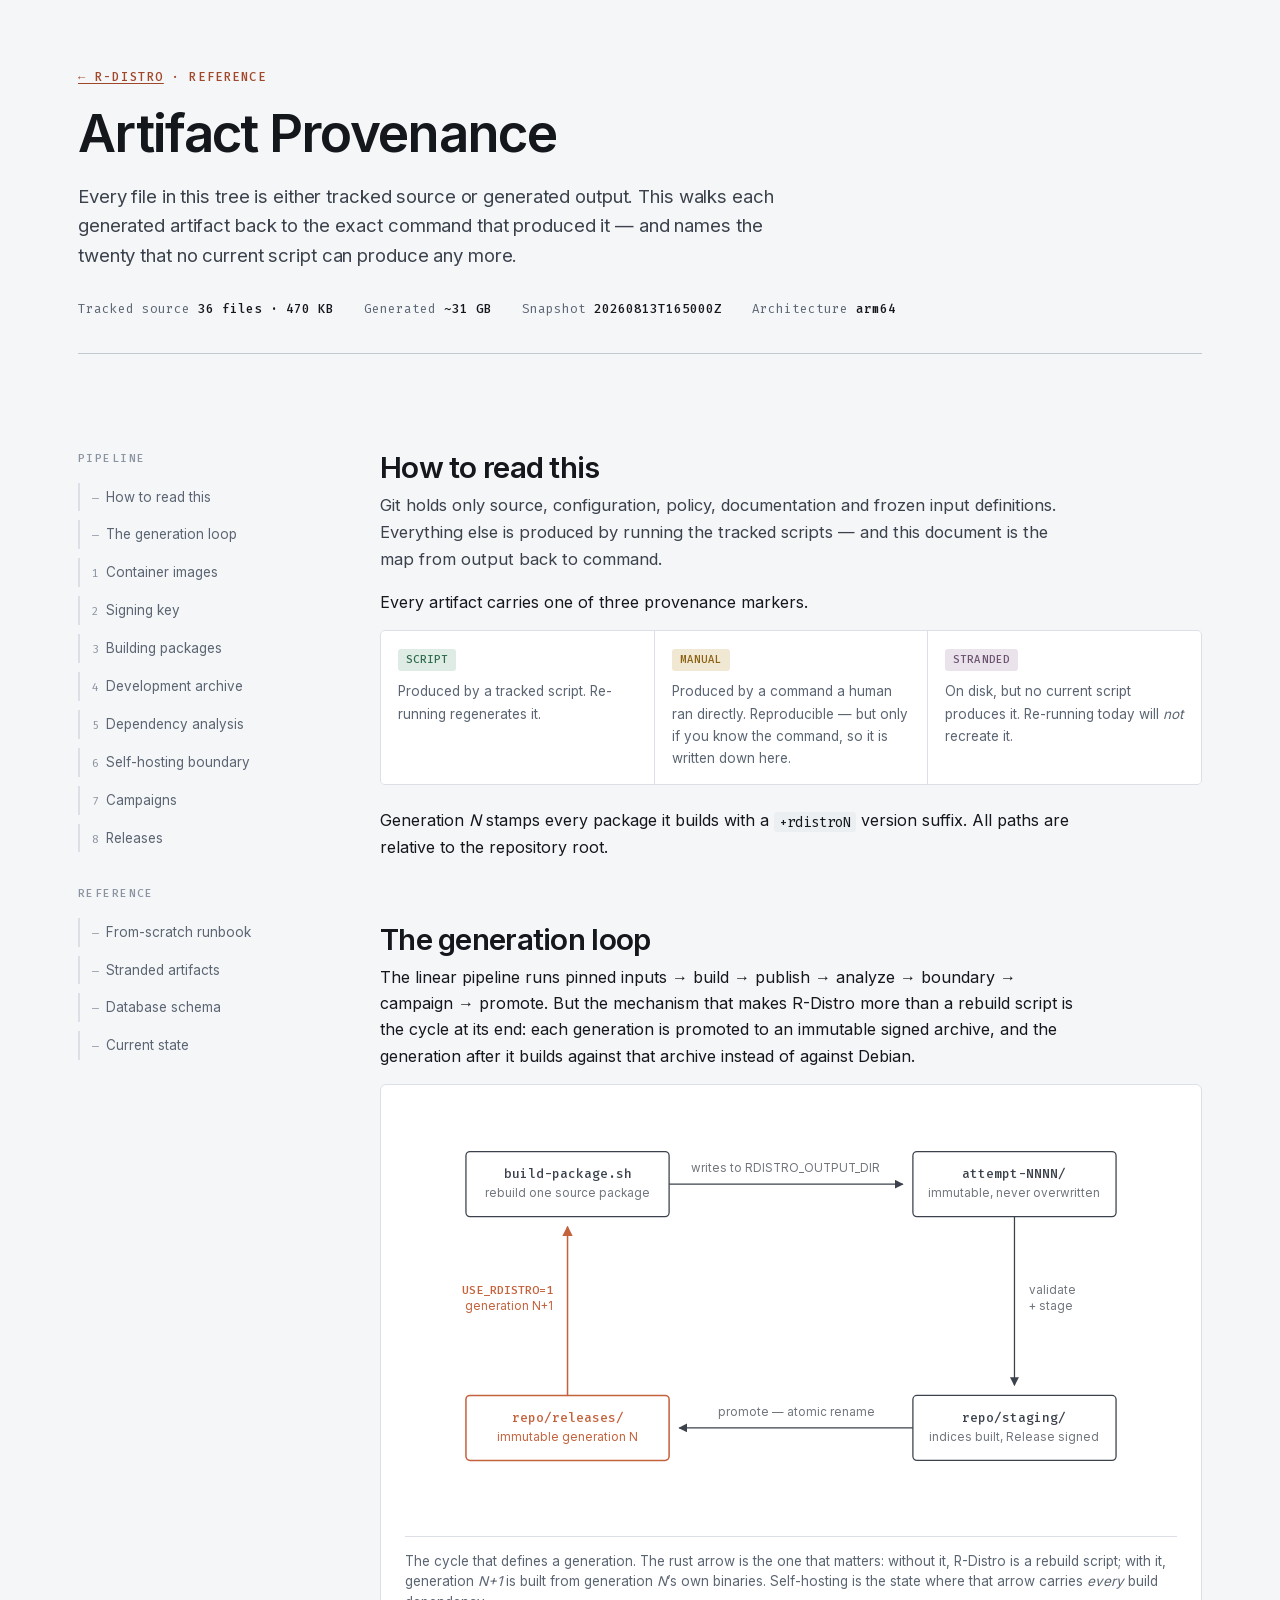
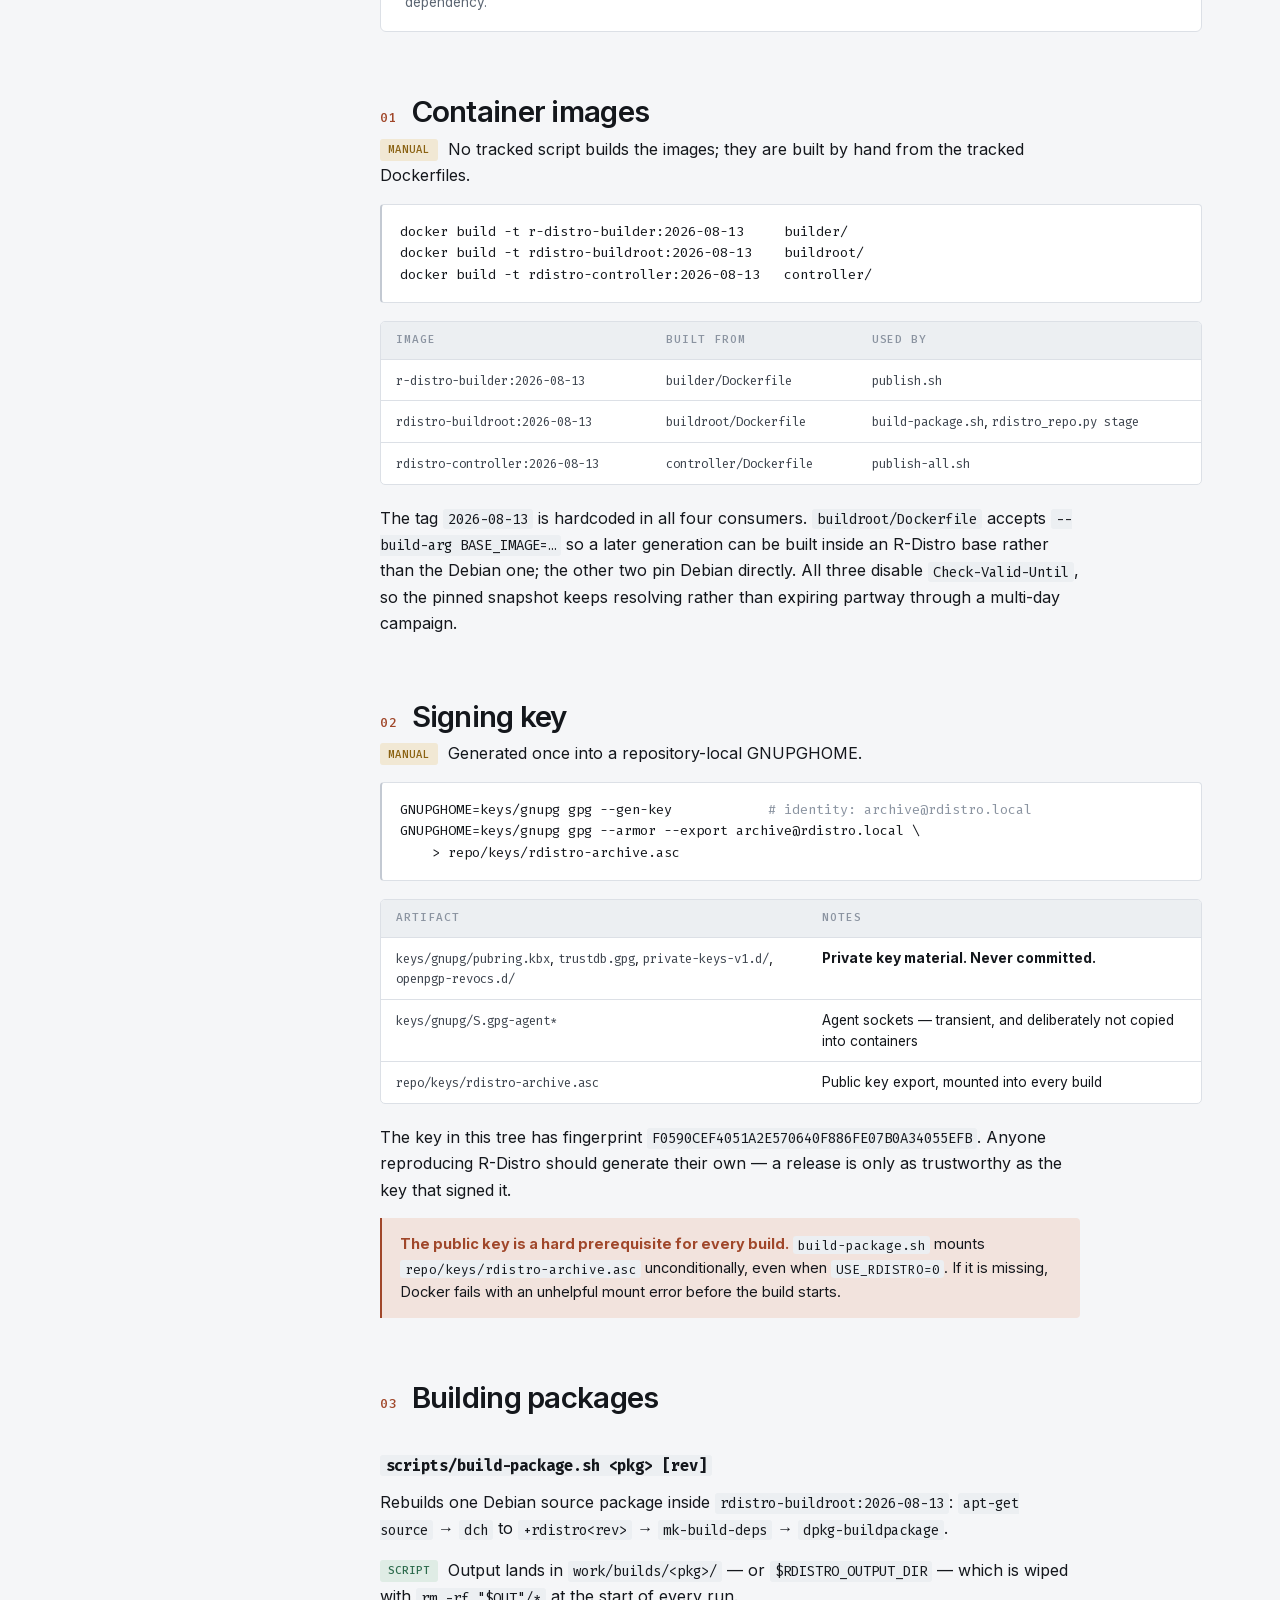
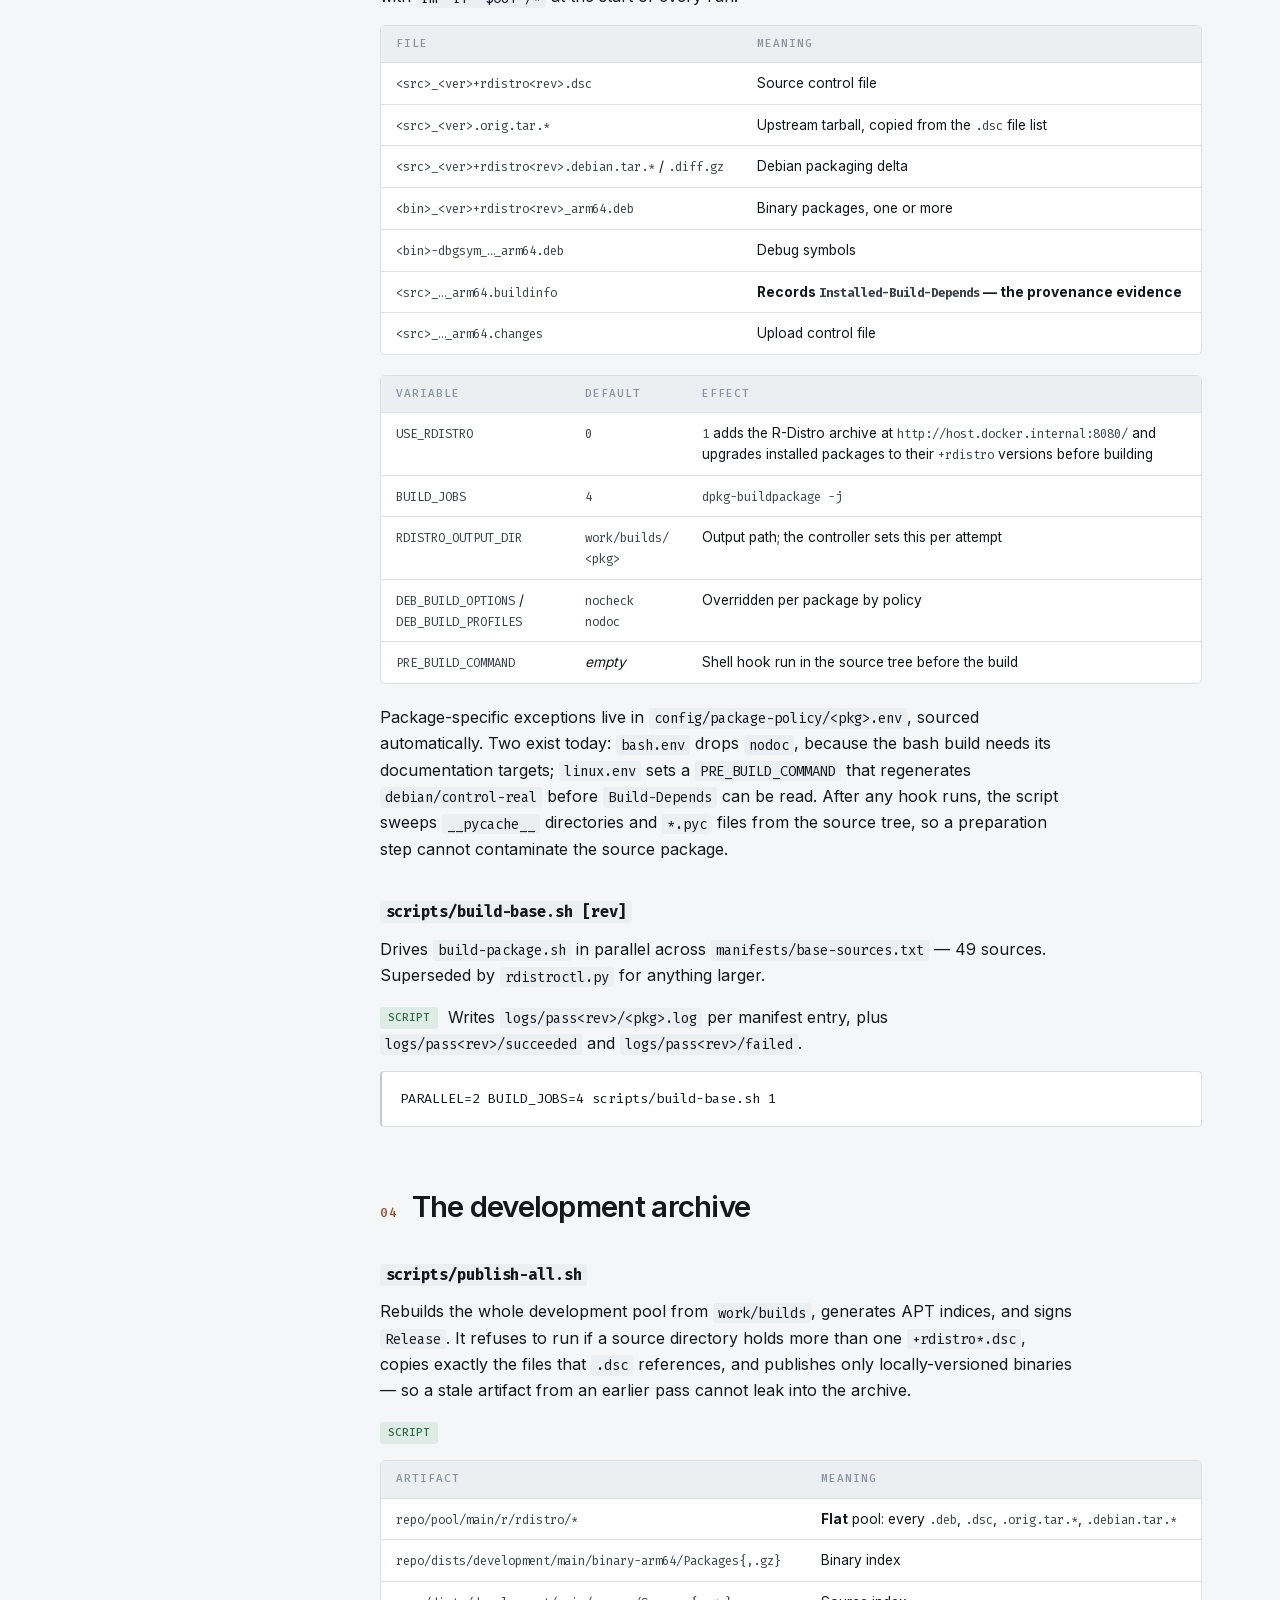
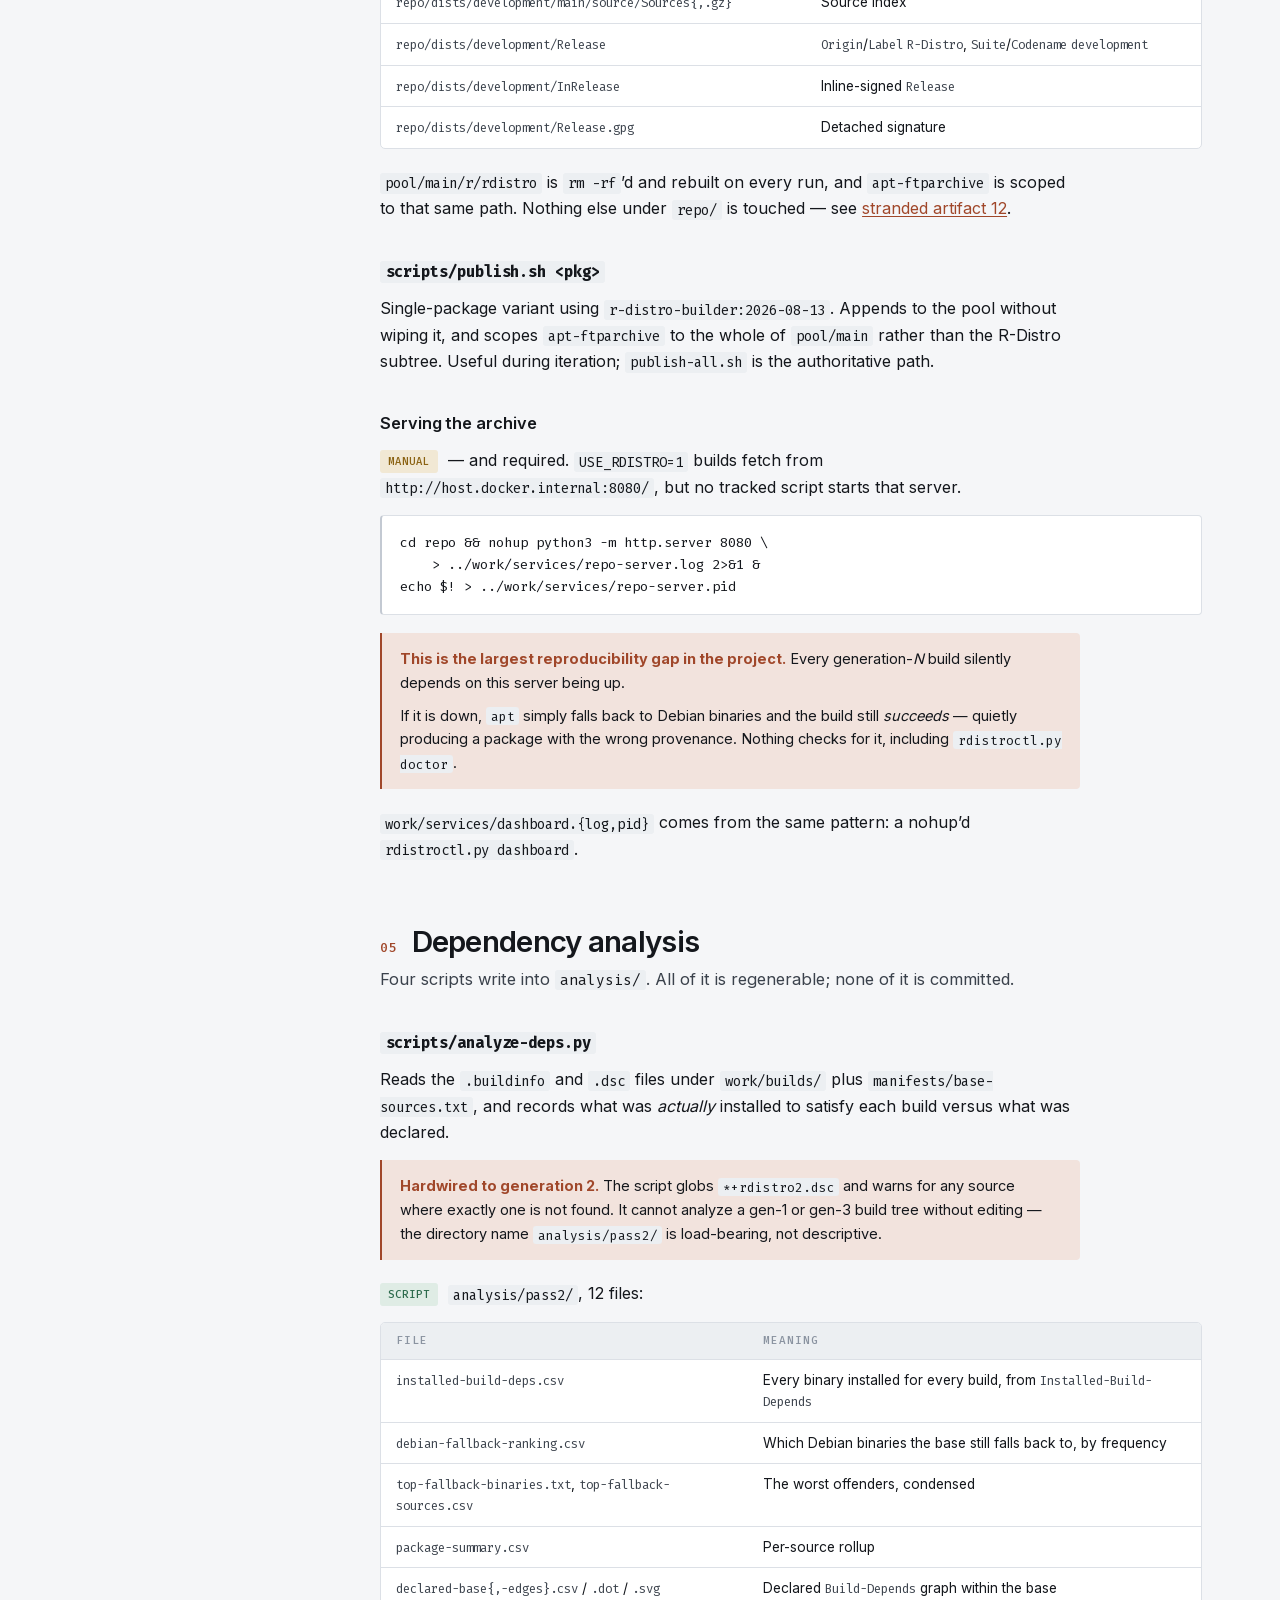
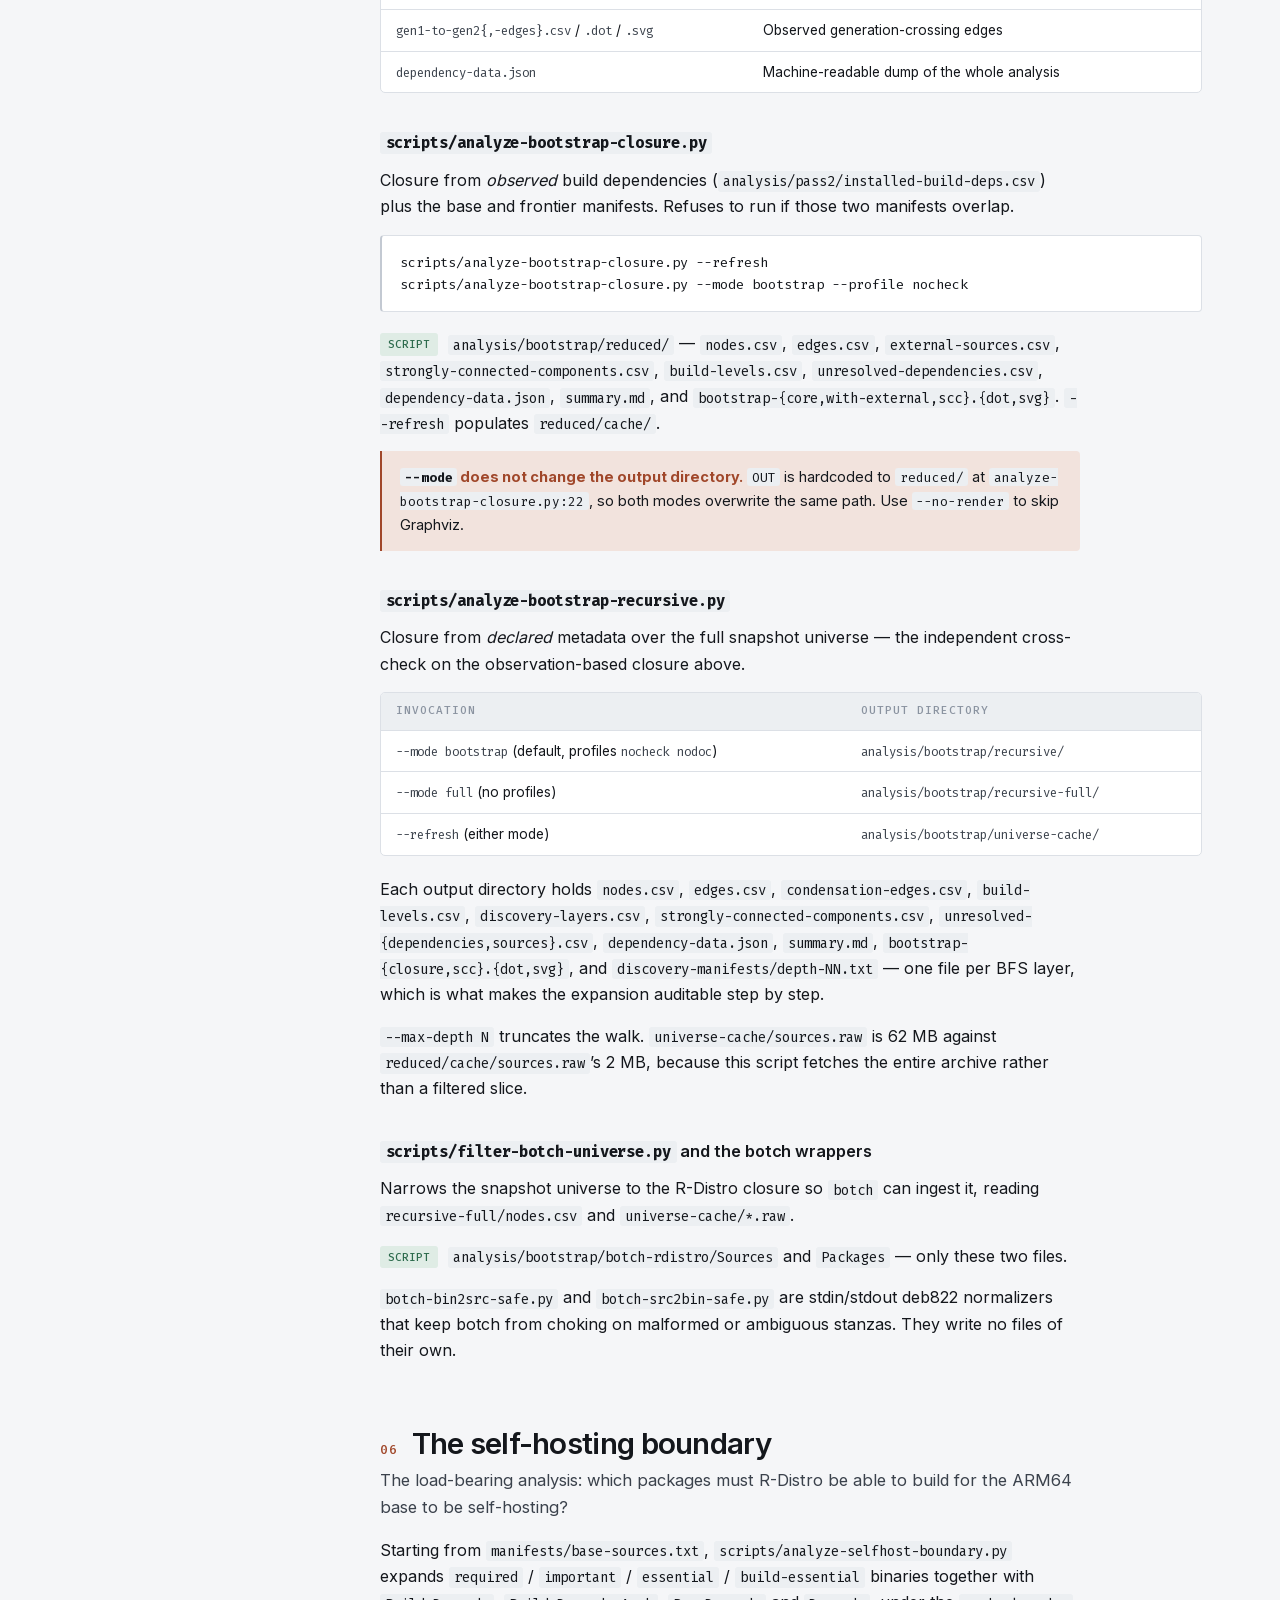
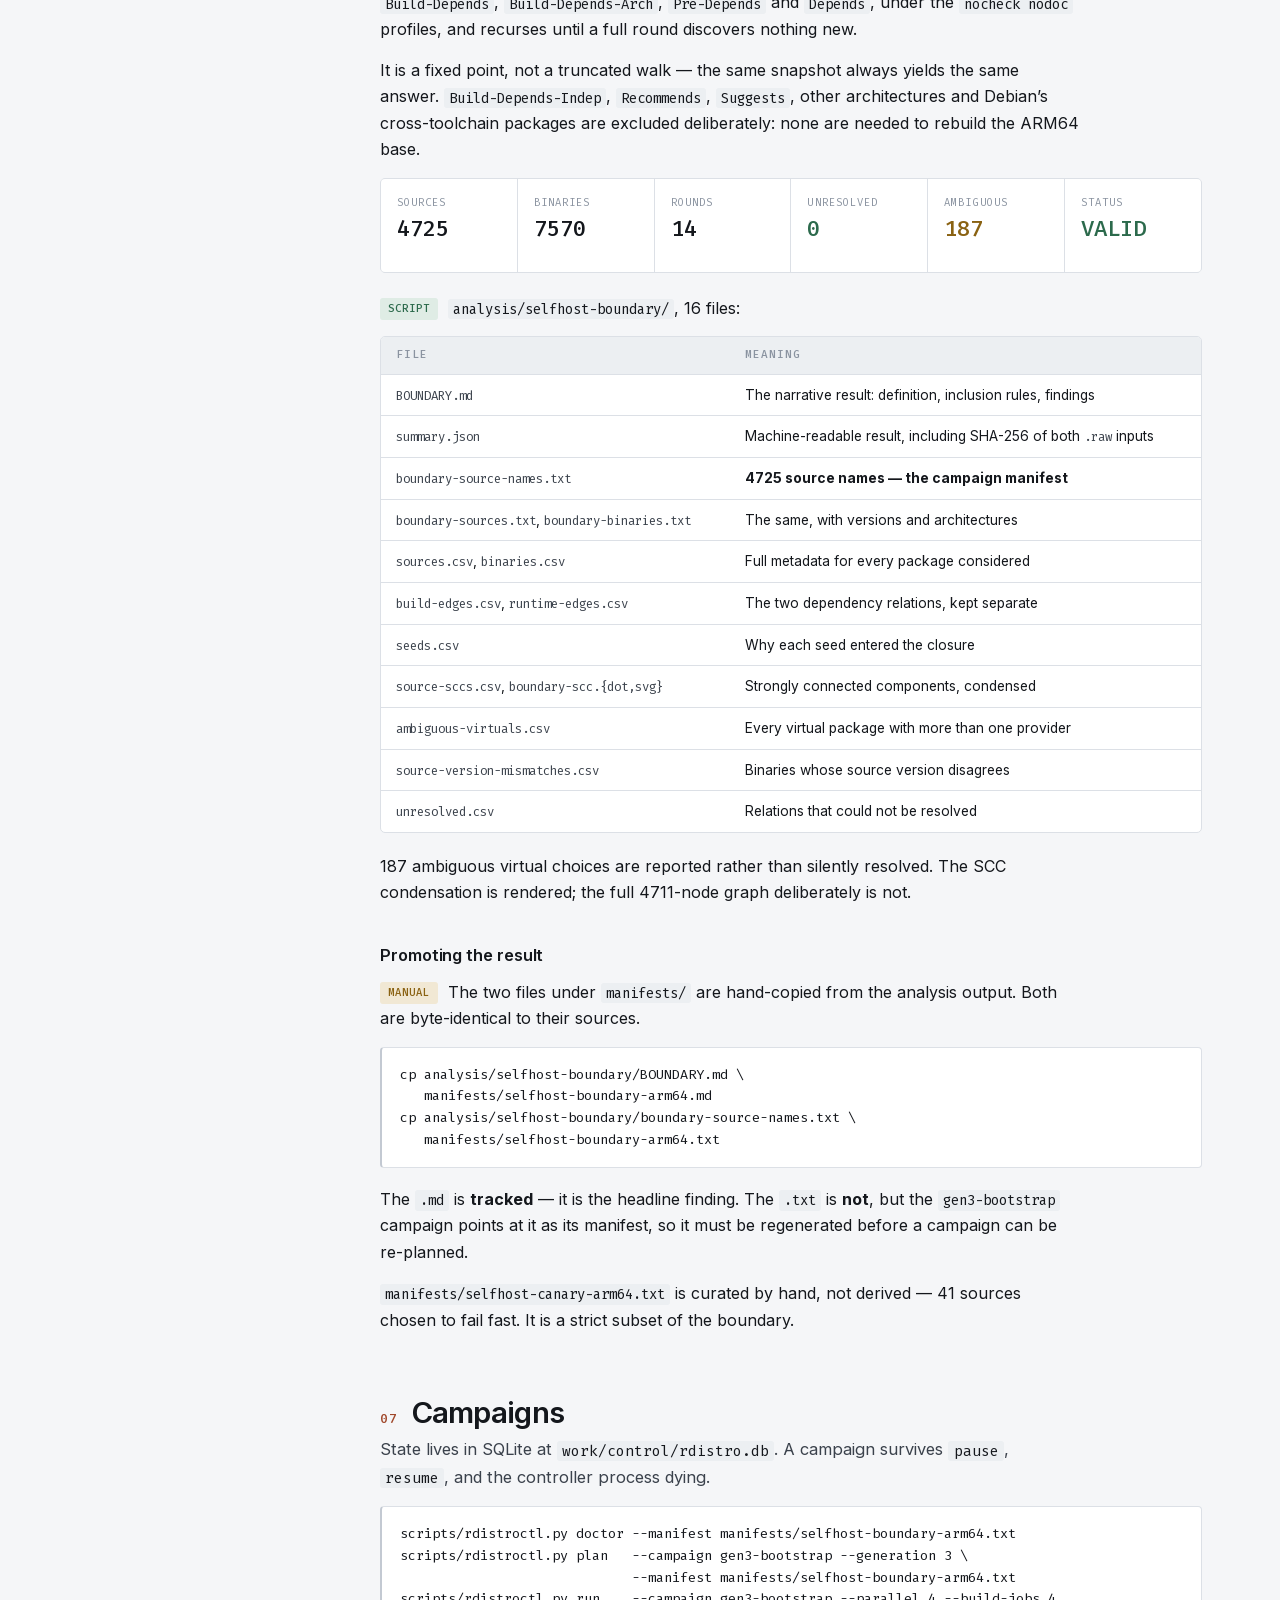
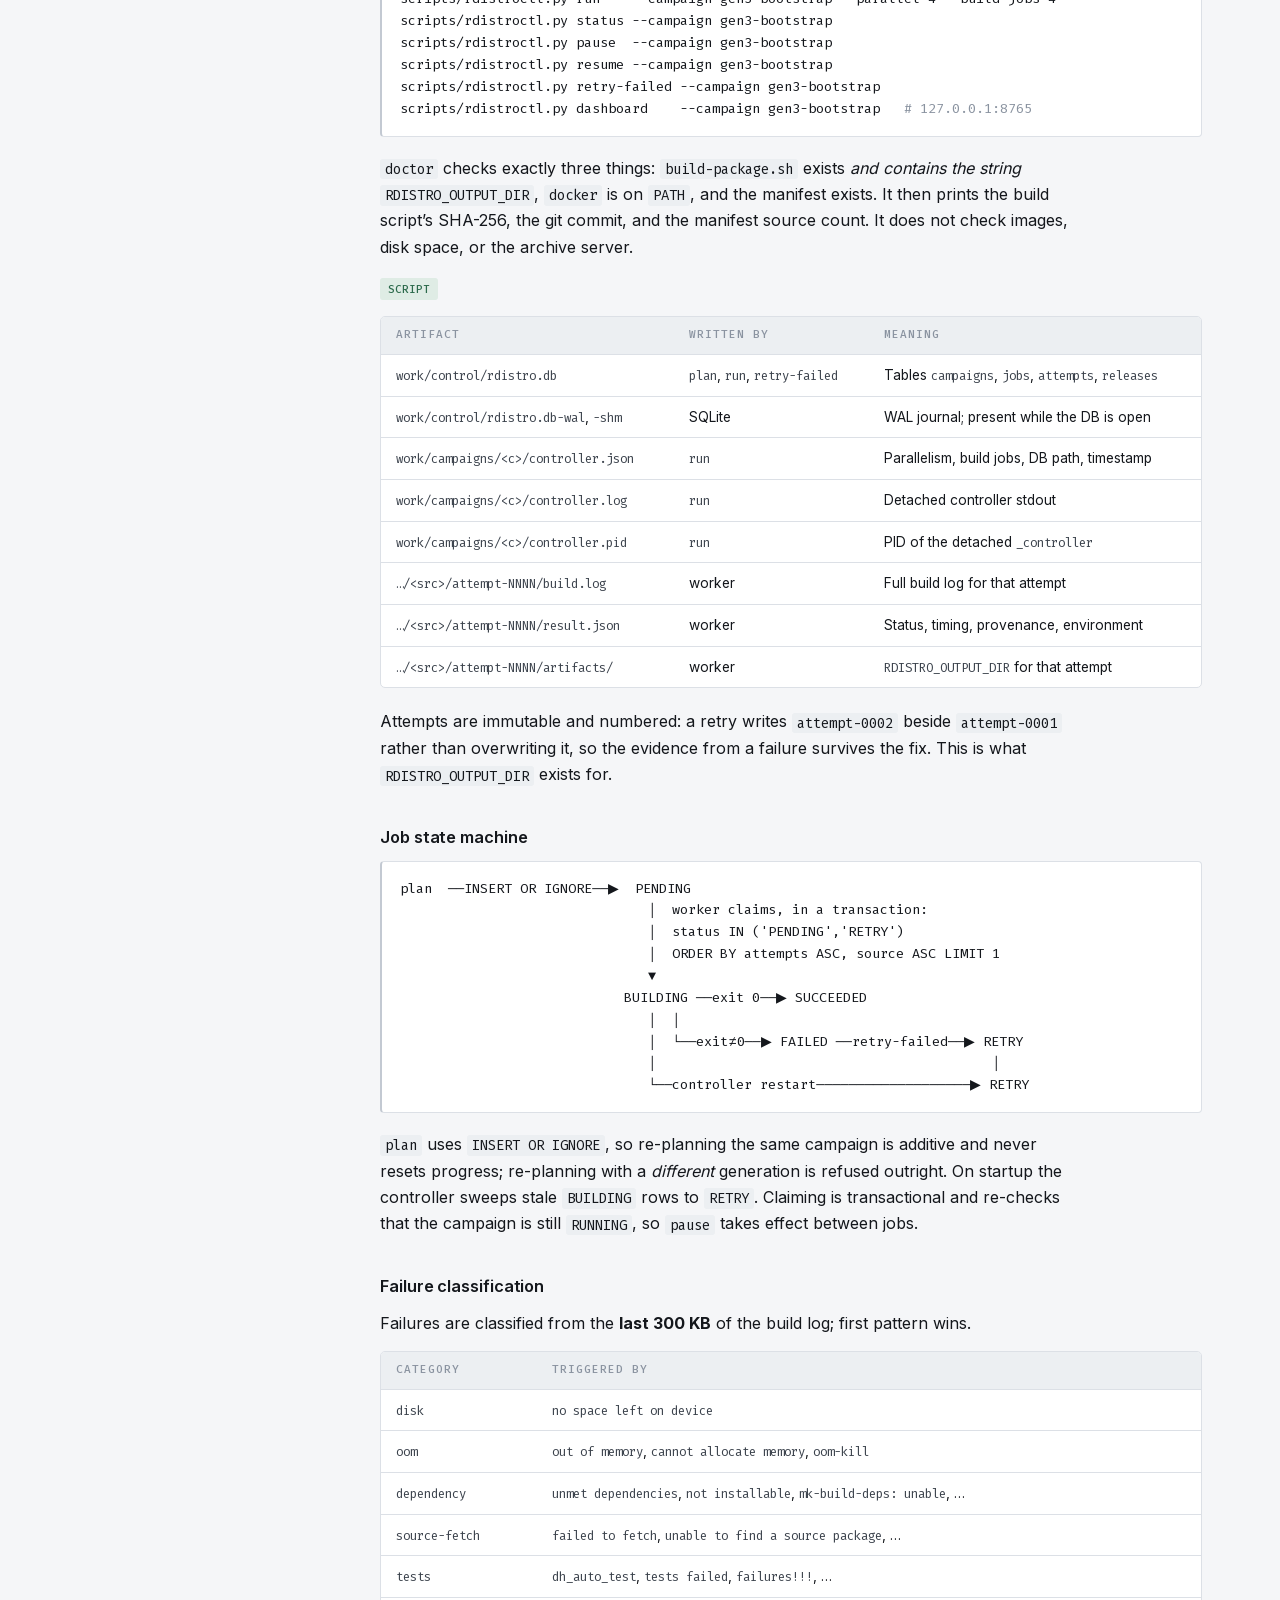
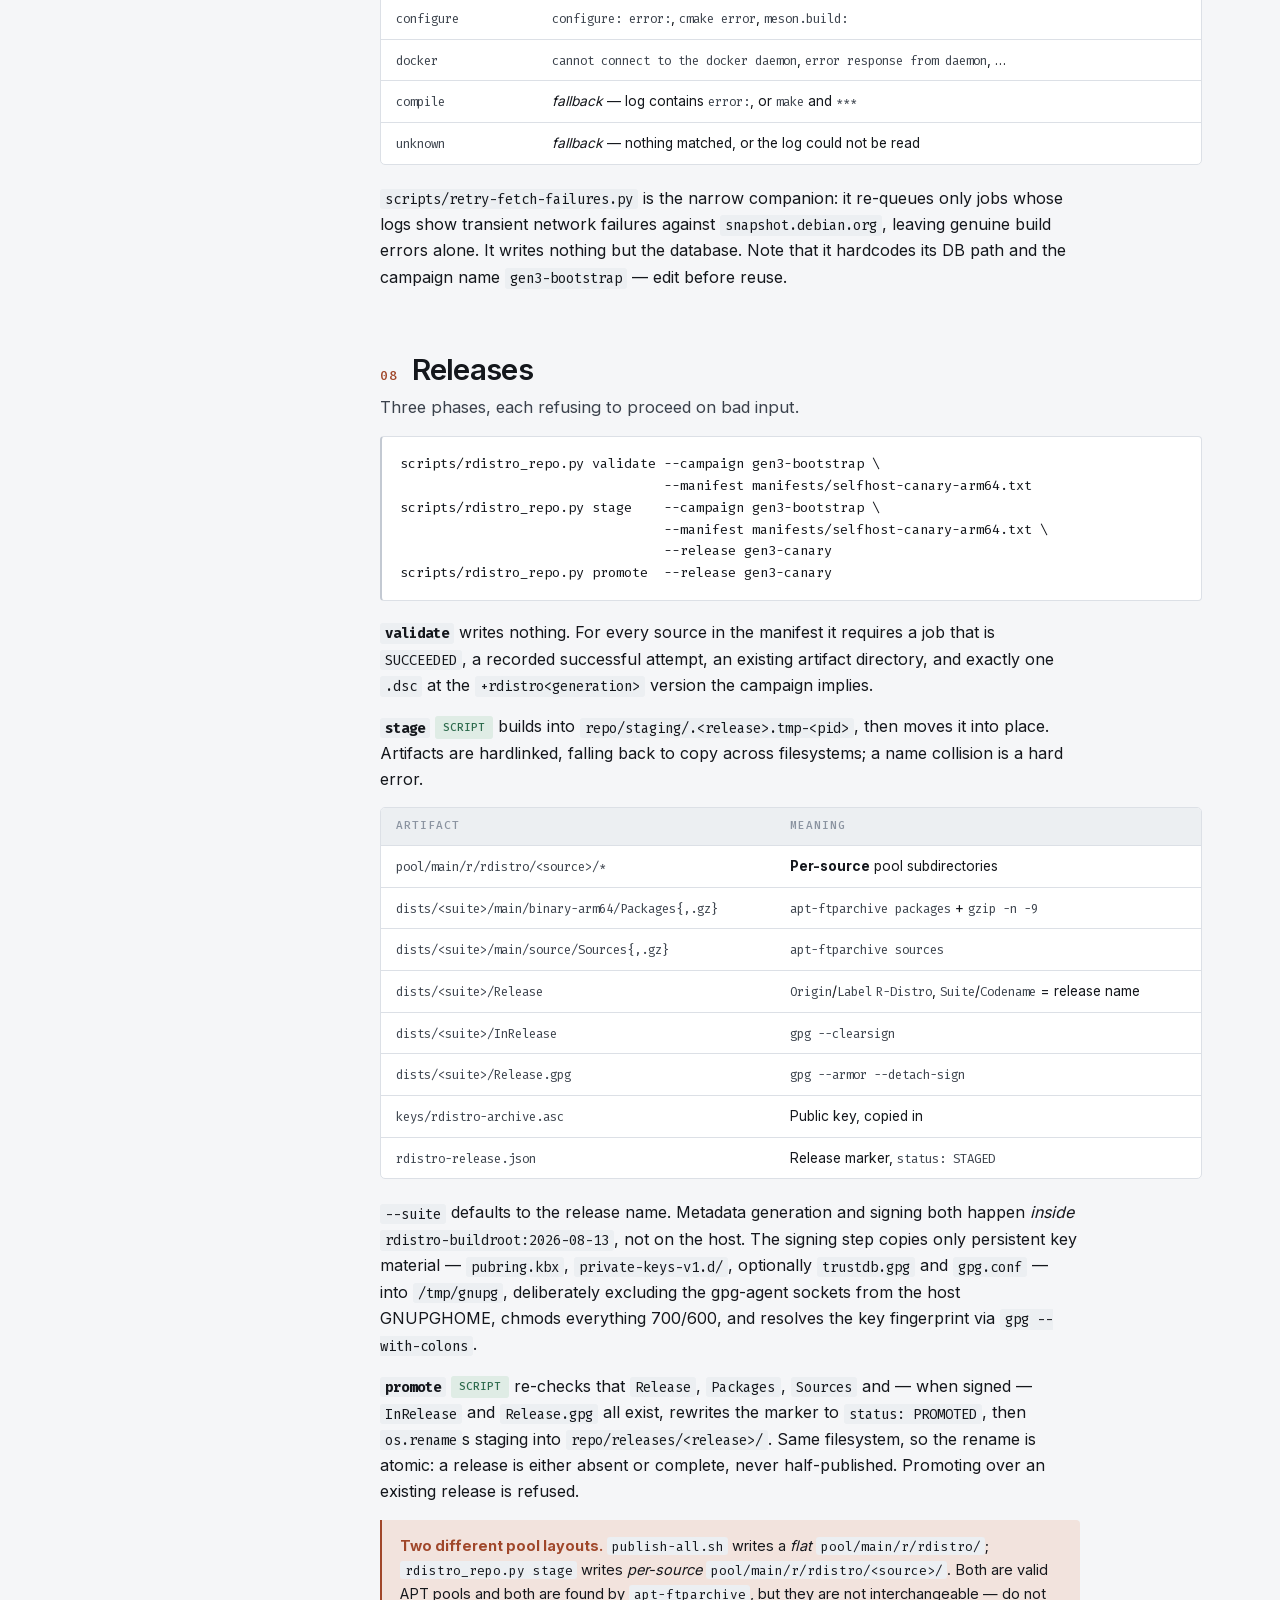
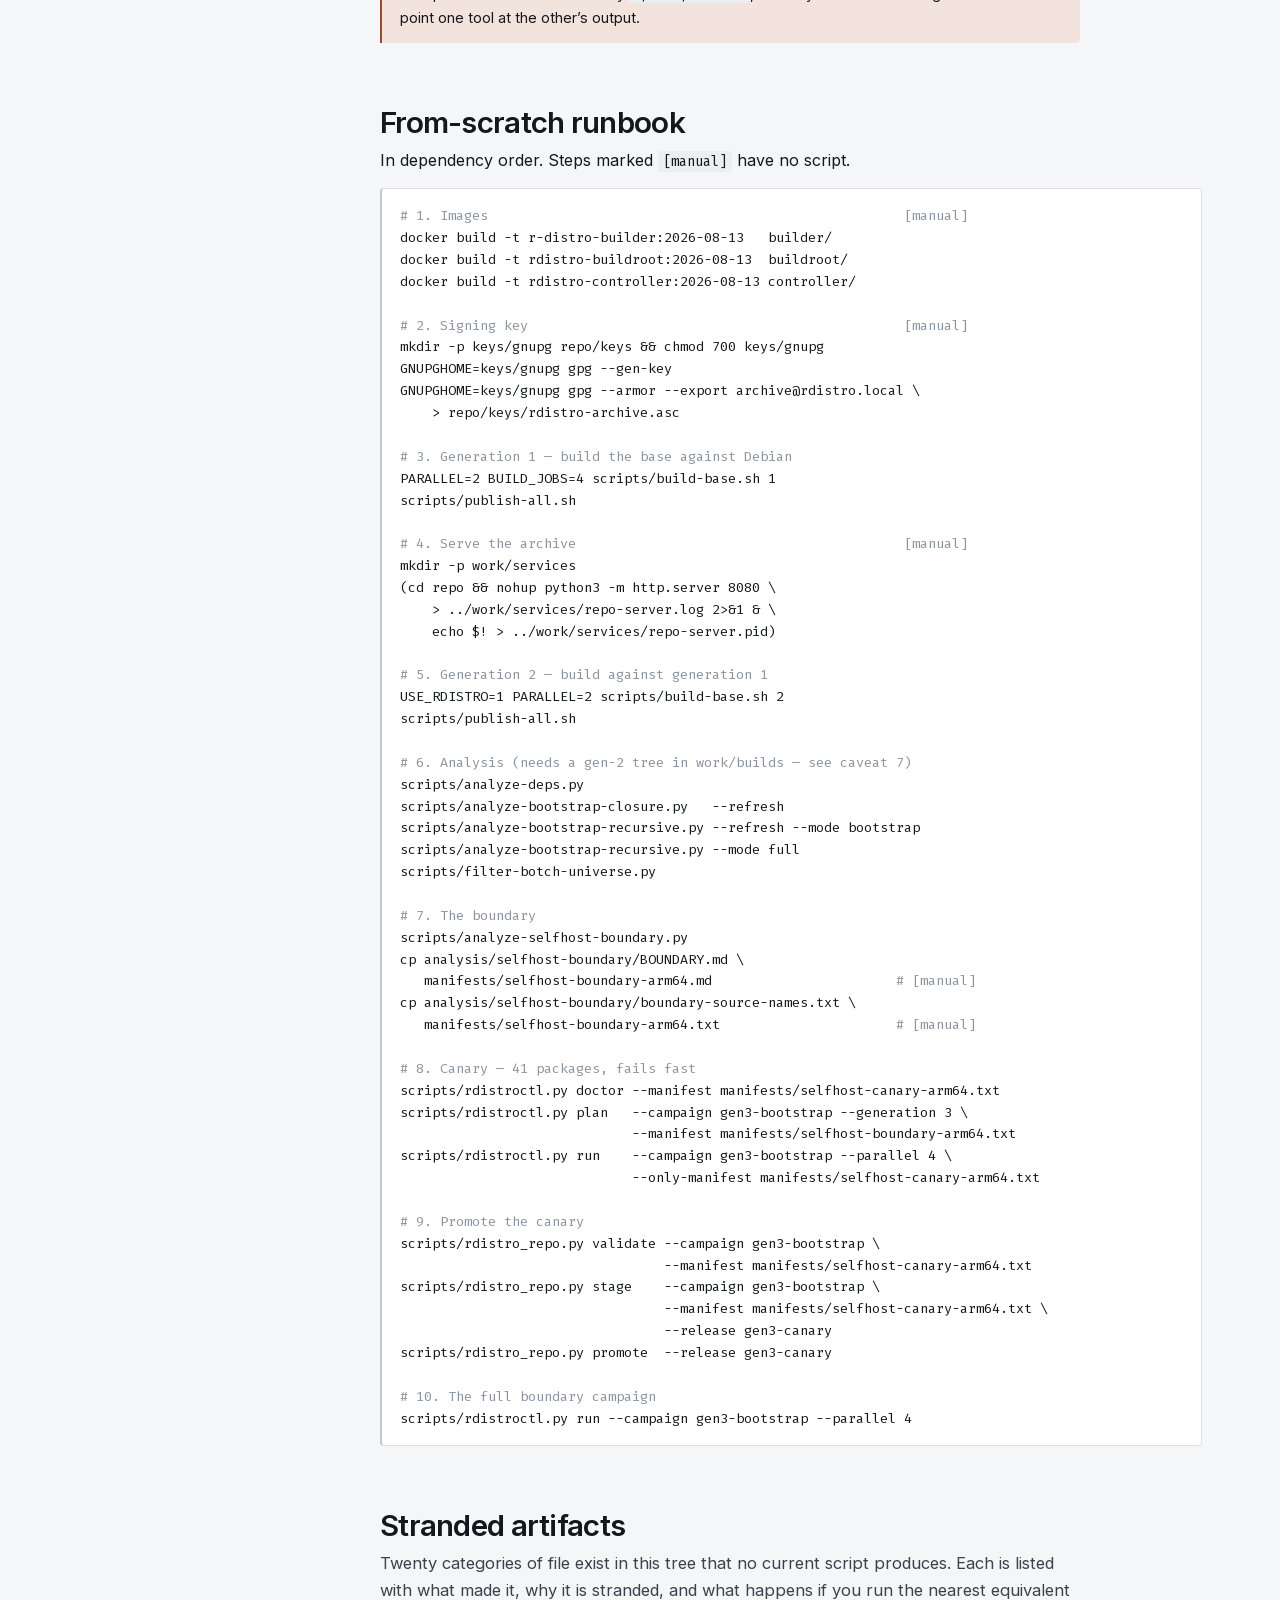
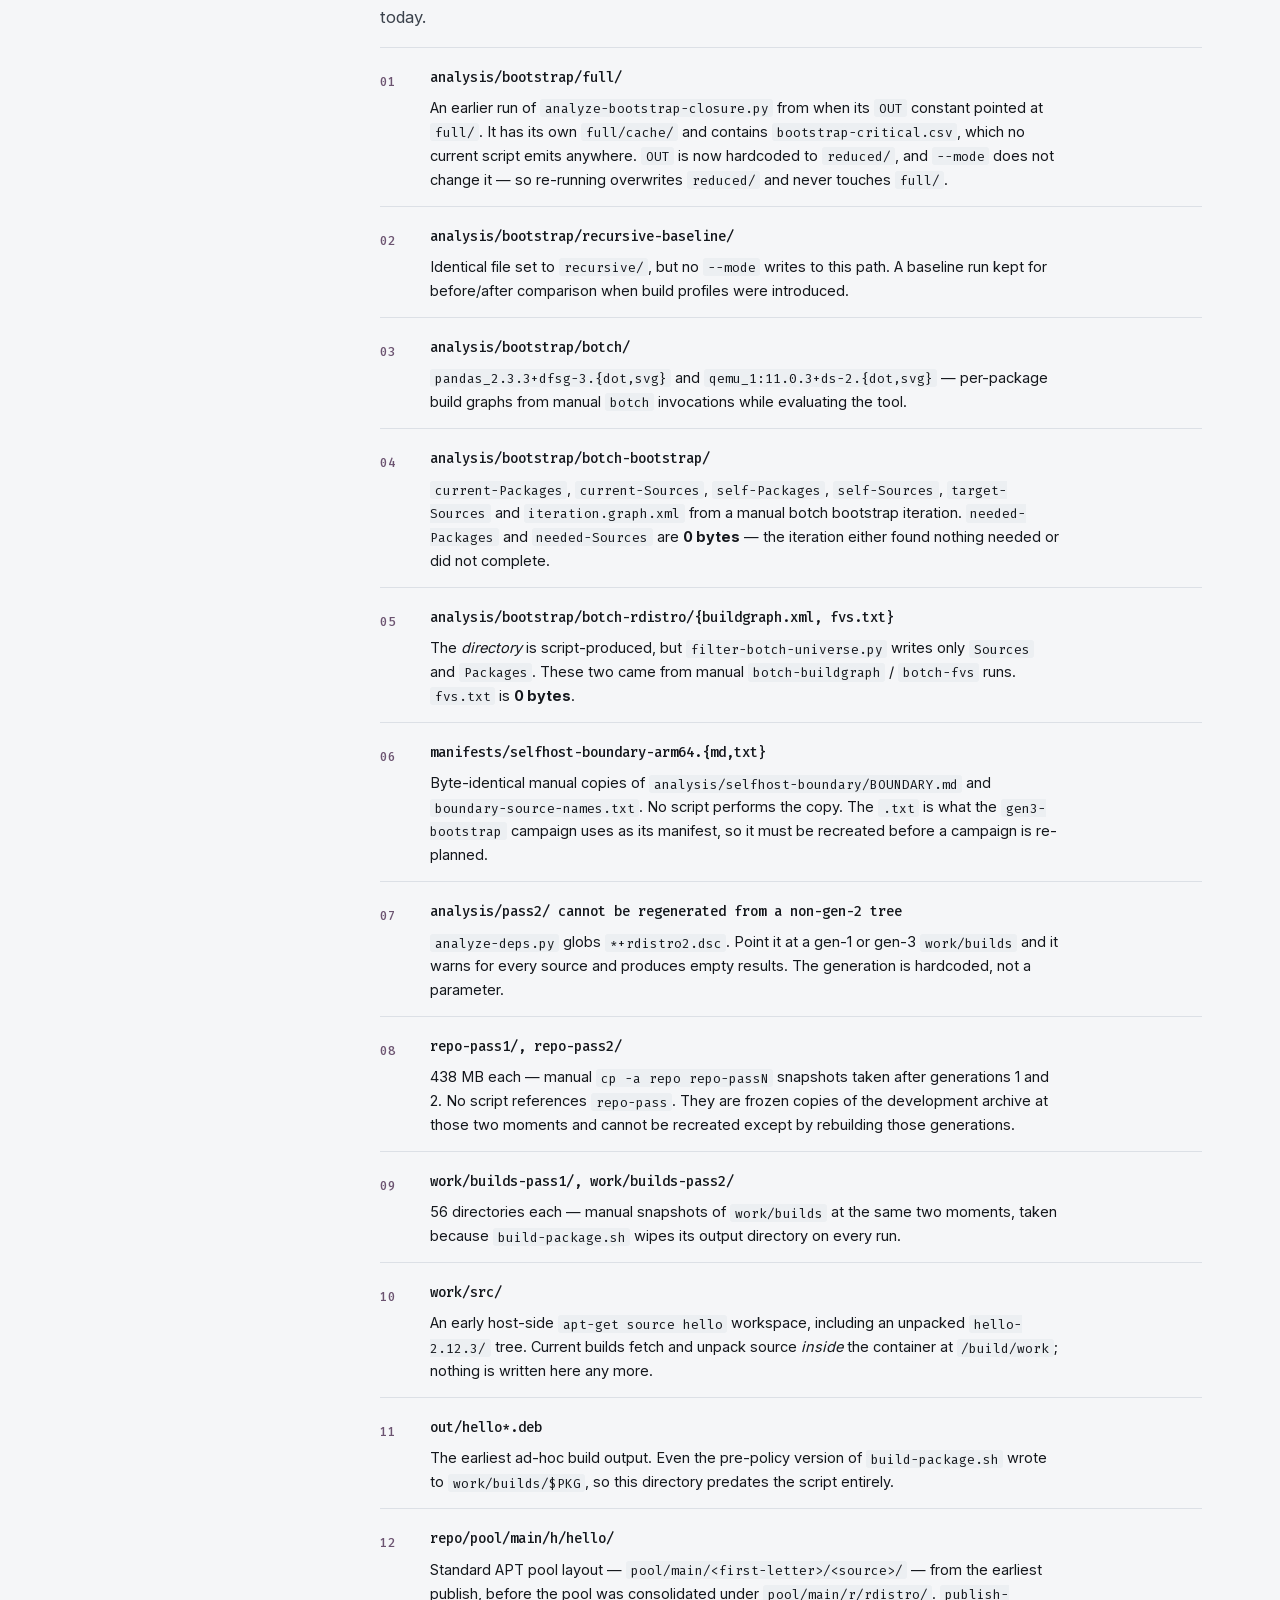
==== commit 965135ee: "Retypeset the docs site: all sans, self-hosted Drops the serif. Spectral was on every h1, h2, standf" ====
--- a/docs/provenance.html
+++ b/docs/provenance.html
@@ -15,9 +15,6 @@
 <meta name="twitter:card" content="summary_large_image">
 <link rel="icon" href="data:image/svg+xml,<svg xmlns=%22http://www.w3.org/2000/svg%22 viewBox=%220 0 100 100%22><text y=%22.9em%22 font-size=%2290%22>&#128230;</text></svg>">
 <title>Artifact Provenance · R-Distro</title>
-<link rel="preconnect" href="https://fonts.googleapis.com">
-<link rel="preconnect" href="https://fonts.gstatic.com" crossorigin>
-<link rel="stylesheet" href="https://fonts.googleapis.com/css2?family=Spectral:ital,wght@0,400;0,500;0,600;1,400&family=IBM+Plex+Sans:wght@400;500;600&family=IBM+Plex+Mono:wght@400;500;600&display=swap">
 
 <link rel="stylesheet" href="assets/style.css">
 </head>
@@ -100,34 +97,34 @@
           </defs>
 
           <rect x="60" y="40" width="200" height="64" rx="4" fill="none" stroke="currentColor" stroke-width="1.25"></rect>
-          <text x="160" y="66" text-anchor="middle" font-family="IBM Plex Mono, monospace" font-size="12.5" font-weight="500" fill="currentColor">build-package.sh</text>
-          <text x="160" y="85" text-anchor="middle" font-family="IBM Plex Sans, sans-serif" font-size="11.5" fill="currentColor" opacity="0.72">rebuild one source package</text>
+          <text x="160" y="66" text-anchor="middle" font-family="Fira Mono, Menlo, monospace" font-size="12.5" font-weight="500" fill="currentColor">build-package.sh</text>
+          <text x="160" y="85" text-anchor="middle" font-family="Inter, Helvetica Neue, Arial, sans-serif" font-size="11.5" fill="currentColor" opacity="0.72">rebuild one source package</text>
 
           <rect x="500" y="40" width="200" height="64" rx="4" fill="none" stroke="currentColor" stroke-width="1.25"></rect>
-          <text x="600" y="66" text-anchor="middle" font-family="IBM Plex Mono, monospace" font-size="12.5" font-weight="500" fill="currentColor">attempt-NNNN/</text>
-          <text x="600" y="85" text-anchor="middle" font-family="IBM Plex Sans, sans-serif" font-size="11.5" fill="currentColor" opacity="0.72">immutable, never overwritten</text>
+          <text x="600" y="66" text-anchor="middle" font-family="Fira Mono, Menlo, monospace" font-size="12.5" font-weight="500" fill="currentColor">attempt-NNNN/</text>
+          <text x="600" y="85" text-anchor="middle" font-family="Inter, Helvetica Neue, Arial, sans-serif" font-size="11.5" fill="currentColor" opacity="0.72">immutable, never overwritten</text>
 
           <rect x="500" y="280" width="200" height="64" rx="4" fill="none" stroke="currentColor" stroke-width="1.25"></rect>
-          <text x="600" y="306" text-anchor="middle" font-family="IBM Plex Mono, monospace" font-size="12.5" font-weight="500" fill="currentColor">repo/staging/</text>
-          <text x="600" y="325" text-anchor="middle" font-family="IBM Plex Sans, sans-serif" font-size="11.5" fill="currentColor" opacity="0.72">indices built, Release signed</text>
+          <text x="600" y="306" text-anchor="middle" font-family="Fira Mono, Menlo, monospace" font-size="12.5" font-weight="500" fill="currentColor">repo/staging/</text>
+          <text x="600" y="325" text-anchor="middle" font-family="Inter, Helvetica Neue, Arial, sans-serif" font-size="11.5" fill="currentColor" opacity="0.72">indices built, Release signed</text>
 
           <rect x="60" y="280" width="200" height="64" rx="4" fill="none" stroke="#C4623C" stroke-width="1.5"></rect>
-          <text x="160" y="306" text-anchor="middle" font-family="IBM Plex Mono, monospace" font-size="12.5" font-weight="500" fill="#C4623C">repo/releases/</text>
-          <text x="160" y="325" text-anchor="middle" font-family="IBM Plex Sans, sans-serif" font-size="11.5" fill="#C4623C">immutable generation N</text>
+          <text x="160" y="306" text-anchor="middle" font-family="Fira Mono, Menlo, monospace" font-size="12.5" font-weight="500" fill="#C4623C">repo/releases/</text>
+          <text x="160" y="325" text-anchor="middle" font-family="Inter, Helvetica Neue, Arial, sans-serif" font-size="11.5" fill="#C4623C">immutable generation N</text>
 
           <line x1="260" y1="72" x2="490" y2="72" stroke="currentColor" stroke-width="1.25" marker-end="url(#ar)"></line>
-          <text x="375" y="60" text-anchor="middle" font-family="IBM Plex Sans, sans-serif" font-size="11.5" fill="currentColor" opacity="0.72">writes to RDISTRO_OUTPUT_DIR</text>
+          <text x="375" y="60" text-anchor="middle" font-family="Inter, Helvetica Neue, Arial, sans-serif" font-size="11.5" fill="currentColor" opacity="0.72">writes to RDISTRO_OUTPUT_DIR</text>
 
           <line x1="600" y1="104" x2="600" y2="270" stroke="currentColor" stroke-width="1.25" marker-end="url(#ar)"></line>
-          <text x="614" y="180" font-family="IBM Plex Sans, sans-serif" font-size="11.5" fill="currentColor" opacity="0.72">validate</text>
-          <text x="614" y="196" font-family="IBM Plex Sans, sans-serif" font-size="11.5" fill="currentColor" opacity="0.72">+ stage</text>
+          <text x="614" y="180" font-family="Inter, Helvetica Neue, Arial, sans-serif" font-size="11.5" fill="currentColor" opacity="0.72">validate</text>
+          <text x="614" y="196" font-family="Inter, Helvetica Neue, Arial, sans-serif" font-size="11.5" fill="currentColor" opacity="0.72">+ stage</text>
 
           <line x1="500" y1="312" x2="270" y2="312" stroke="currentColor" stroke-width="1.25" marker-end="url(#ar)"></line>
-          <text x="385" y="300" text-anchor="middle" font-family="IBM Plex Sans, sans-serif" font-size="11.5" fill="currentColor" opacity="0.72">promote — atomic rename</text>
+          <text x="385" y="300" text-anchor="middle" font-family="Inter, Helvetica Neue, Arial, sans-serif" font-size="11.5" fill="currentColor" opacity="0.72">promote — atomic rename</text>
 
           <line x1="160" y1="280" x2="160" y2="114" stroke="#C4623C" stroke-width="1.5" marker-end="url(#ar-a)"></line>
-          <text x="146" y="180" text-anchor="end" font-family="IBM Plex Mono, monospace" font-size="11.5" fill="#C4623C" font-weight="500">USE_RDISTRO=1</text>
-          <text x="146" y="196" text-anchor="end" font-family="IBM Plex Sans, sans-serif" font-size="11.5" fill="#C4623C">generation N+1</text>
+          <text x="146" y="180" text-anchor="end" font-family="Fira Mono, Menlo, monospace" font-size="11.5" fill="#C4623C" font-weight="500">USE_RDISTRO=1</text>
+          <text x="146" y="196" text-anchor="end" font-family="Inter, Helvetica Neue, Arial, sans-serif" font-size="11.5" fill="#C4623C">generation N+1</text>
         </svg>
         <figcaption>The cycle that defines a generation. The rust arrow is the one that matters: without it, R-Distro is a rebuild script; with it, generation <em>N+1</em> is built from generation <em>N</em>&rsquo;s own binaries. Self-hosting is the state where that arrow carries <em>every</em> build dependency.</figcaption>
       </figure>
--- a/docs/assets/style.css
+++ b/docs/assets/style.css
@@ -1,3 +1,46 @@
+/* ==================================================================
+   Self-hosted typefaces — no third-party requests.
+   Inter      SIL OFL 1.1  © The Inter Project Authors      fonts/OFL-Inter.txt
+   Fira Mono  SIL OFL 1.1  © Mozilla Foundation, Telefonica fonts/OFL-FiraMono.txt
+   Latin subset only; anything outside it falls back to the stack.
+   ================================================================== */
+
+@font-face {
+  font-family: "Inter";
+  font-style: normal;
+  font-weight: 400 700;
+  font-display: swap;
+  src: url("fonts/inter-latin-var.woff2") format("woff2");
+  unicode-range: U+0000-00FF, U+0131, U+0152-0153, U+02BB-02BC, U+02C6, U+02DA, U+02DC, U+0304, U+0308, U+0329, U+2000-206F, U+20AC, U+2122, U+2191, U+2193, U+2212, U+2215, U+FEFF, U+FFFD;
+}
+
+@font-face {
+  font-family: "Fira Mono";
+  font-style: normal;
+  font-weight: 400;
+  font-display: swap;
+  src: url("fonts/fira-mono-400-latin.woff2") format("woff2");
+  unicode-range: U+0000-00FF, U+0131, U+0152-0153, U+02BB-02BC, U+02C6, U+02DA, U+02DC, U+0304, U+0308, U+0329, U+2000-206F, U+20AC, U+2122, U+2191, U+2193, U+2212, U+2215, U+FEFF, U+FFFD;
+}
+
+@font-face {
+  font-family: "Fira Mono";
+  font-style: normal;
+  font-weight: 500;
+  font-display: swap;
+  src: url("fonts/fira-mono-500-latin.woff2") format("woff2");
+  unicode-range: U+0000-00FF, U+0131, U+0152-0153, U+02BB-02BC, U+02C6, U+02DA, U+02DC, U+0304, U+0308, U+0329, U+2000-206F, U+20AC, U+2122, U+2191, U+2193, U+2212, U+2215, U+FEFF, U+FFFD;
+}
+
+@font-face {
+  font-family: "Fira Mono";
+  font-style: normal;
+  font-weight: 700;
+  font-display: swap;
+  src: url("fonts/fira-mono-700-latin.woff2") format("woff2");
+  unicode-range: U+0000-00FF, U+0131, U+0152-0153, U+02BB-02BC, U+02C6, U+02DA, U+02DC, U+0304, U+0308, U+0329, U+2000-206F, U+20AC, U+2122, U+2191, U+2193, U+2212, U+2215, U+FEFF, U+FFFD;
+}
+
 :root {
   --ground:      #F5F6F8;
   --surface:     #FFFFFF;
@@ -17,9 +60,8 @@
   --stranded:    #6B5370;
   --stranded-soft:#EBE3EC;
 
-  --f-display: "Spectral", "Iowan Old Style", Georgia, serif;
-  --f-body:    "IBM Plex Sans", "Helvetica Neue", Arial, sans-serif;
-  --f-mono:    "IBM Plex Mono", ui-monospace, "SF Mono", Menlo, monospace;
+  --f-body: "Inter", "Helvetica Neue", Helvetica, Arial, sans-serif;
+  --f-mono: "Fira Mono", ui-monospace, "SF Mono", Menlo, monospace;
 
   --measure: 70ch;
   --rail: 250px;
@@ -108,20 +150,21 @@
 }
 
 h1 {
-  font-family: var(--f-display);
+  font-family: var(--f-body);
   font-weight: 600;
-  font-size: clamp(2.3rem, 5.2vw, 3.5rem);
-  line-height: 1.08;
-  letter-spacing: -0.015em;
+  font-size: clamp(2.2rem, 5vw, 3.3rem);
+  line-height: 1.06;
+  letter-spacing: -0.032em;
   margin: 0 0 20px;
   text-wrap: balance;
   max-width: 20ch;
 }
 
 .standfirst {
-  font-family: var(--f-display);
-  font-size: 1.2rem;
+  font-family: var(--f-body);
+  font-size: 1.16rem;
   line-height: 1.6;
+  letter-spacing: -0.006em;
   color: var(--ink-2);
   max-width: 62ch;
   margin: 0;
@@ -156,7 +199,7 @@
 .rail h2 {
   font-family: var(--f-mono);
   font-size: 11px;
-  font-weight: 600;
+  font-weight: 500;
   letter-spacing: 0.13em;
   text-transform: uppercase;
   color: var(--faint);
@@ -206,11 +249,11 @@
 section { margin-bottom: 62px; scroll-margin-top: 24px; }
 
 h2.sec {
-  font-family: var(--f-display);
+  font-family: var(--f-body);
   font-size: 1.85rem;
   font-weight: 600;
   line-height: 1.2;
-  letter-spacing: -0.01em;
+  letter-spacing: -0.024em;
   margin: 0 0 6px;
   text-wrap: balance;
   display: flex;
@@ -247,7 +290,7 @@
 
 code {
   font-family: var(--f-mono);
-  font-size: 0.855em;
+  font-size: 0.875em;
   background: var(--surface-2);
   padding: 0.12em 0.36em;
   border-radius: 3px;
@@ -257,7 +300,7 @@
 
 pre {
   font-family: var(--f-mono);
-  font-size: 13px;
+  font-size: 13.5px;
   line-height: 1.62;
   background: var(--surface);
   border: 1px solid var(--rule);
@@ -276,7 +319,7 @@
   display: inline-block;
   font-family: var(--f-mono);
   font-size: 10.5px;
-  font-weight: 600;
+  font-weight: 500;
   letter-spacing: 0.1em;
   text-transform: uppercase;
   padding: 2.5px 8px;
@@ -315,7 +358,7 @@
 th {
   font-family: var(--f-mono);
   font-size: 11px;
-  font-weight: 600;
+  font-weight: 500;
   letter-spacing: 0.09em;
   text-transform: uppercase;
   color: var(--faint);
@@ -372,7 +415,7 @@
 .stranded-item .idx {
   font-family: var(--f-mono);
   font-size: 12.5px;
-  font-weight: 600;
+  font-weight: 500;
   color: var(--stranded);
   font-variant-numeric: tabular-nums;
   padding-top: 4px;
@@ -380,7 +423,7 @@
 .stranded-item h4 {
   font-family: var(--f-mono);
   font-size: 14px;
-  font-weight: 600;
+  font-weight: 500;
   margin: 0 0 8px;
   color: var(--ink);
   line-height: 1.45;
@@ -448,9 +491,11 @@
 
 .masthead.hero { padding-bottom: 40px; }
 .hero-lede {
-  font-family: var(--f-display);
-  font-size: 1.34rem;
-  line-height: 1.55;
+  font-family: var(--f-body);
+  font-size: 1.3rem;
+  font-weight: 500;
+  line-height: 1.45;
+  letter-spacing: -0.017em;
   color: var(--ink);
   max-width: 40ch;
   margin: 0 0 18px;
@@ -473,7 +518,7 @@
   width: 28px; height: 28px;
   display: grid; place-items: center;
   font-family: var(--f-mono);
-  font-size: 12.5px; font-weight: 600;
+  font-size: 12.5px; font-weight: 500;
   color: var(--accent);
   background: var(--accent-soft);
   border-radius: 50%;
@@ -483,9 +528,11 @@
 
 /* pull statement */
 .pull {
-  font-family: var(--f-display);
-  font-size: 1.2rem;
+  font-family: var(--f-body);
+  font-size: 1.14rem;
+  font-weight: 500;
   line-height: 1.5;
+  letter-spacing: -0.012em;
   color: var(--ink);
   border-left: 3px solid var(--accent);
   padding: 4px 0 4px 22px;
@@ -507,7 +554,7 @@
 .rm-list { list-style: none; padding: 0; margin: 12px 0 0; display: flex; flex-direction: column; gap: 1px;
            background: var(--rule); border: 1px solid var(--rule); border-radius: 5px; overflow: hidden; }
 .rm-list li { background: var(--surface); padding: 13px 16px; margin: 0; }
-.rm-list b { display: block; font-family: var(--f-mono); font-size: 13.5px; font-weight: 600; color: var(--ink); margin-bottom: 3px; }
+.rm-list b { display: block; font-family: var(--f-mono); font-size: 13.5px; font-weight: 500; color: var(--ink); margin-bottom: 3px; }
 .rm-list span { font-size: 14px; color: var(--muted); }
 .rm-list code { font-size: 0.87em; }
 
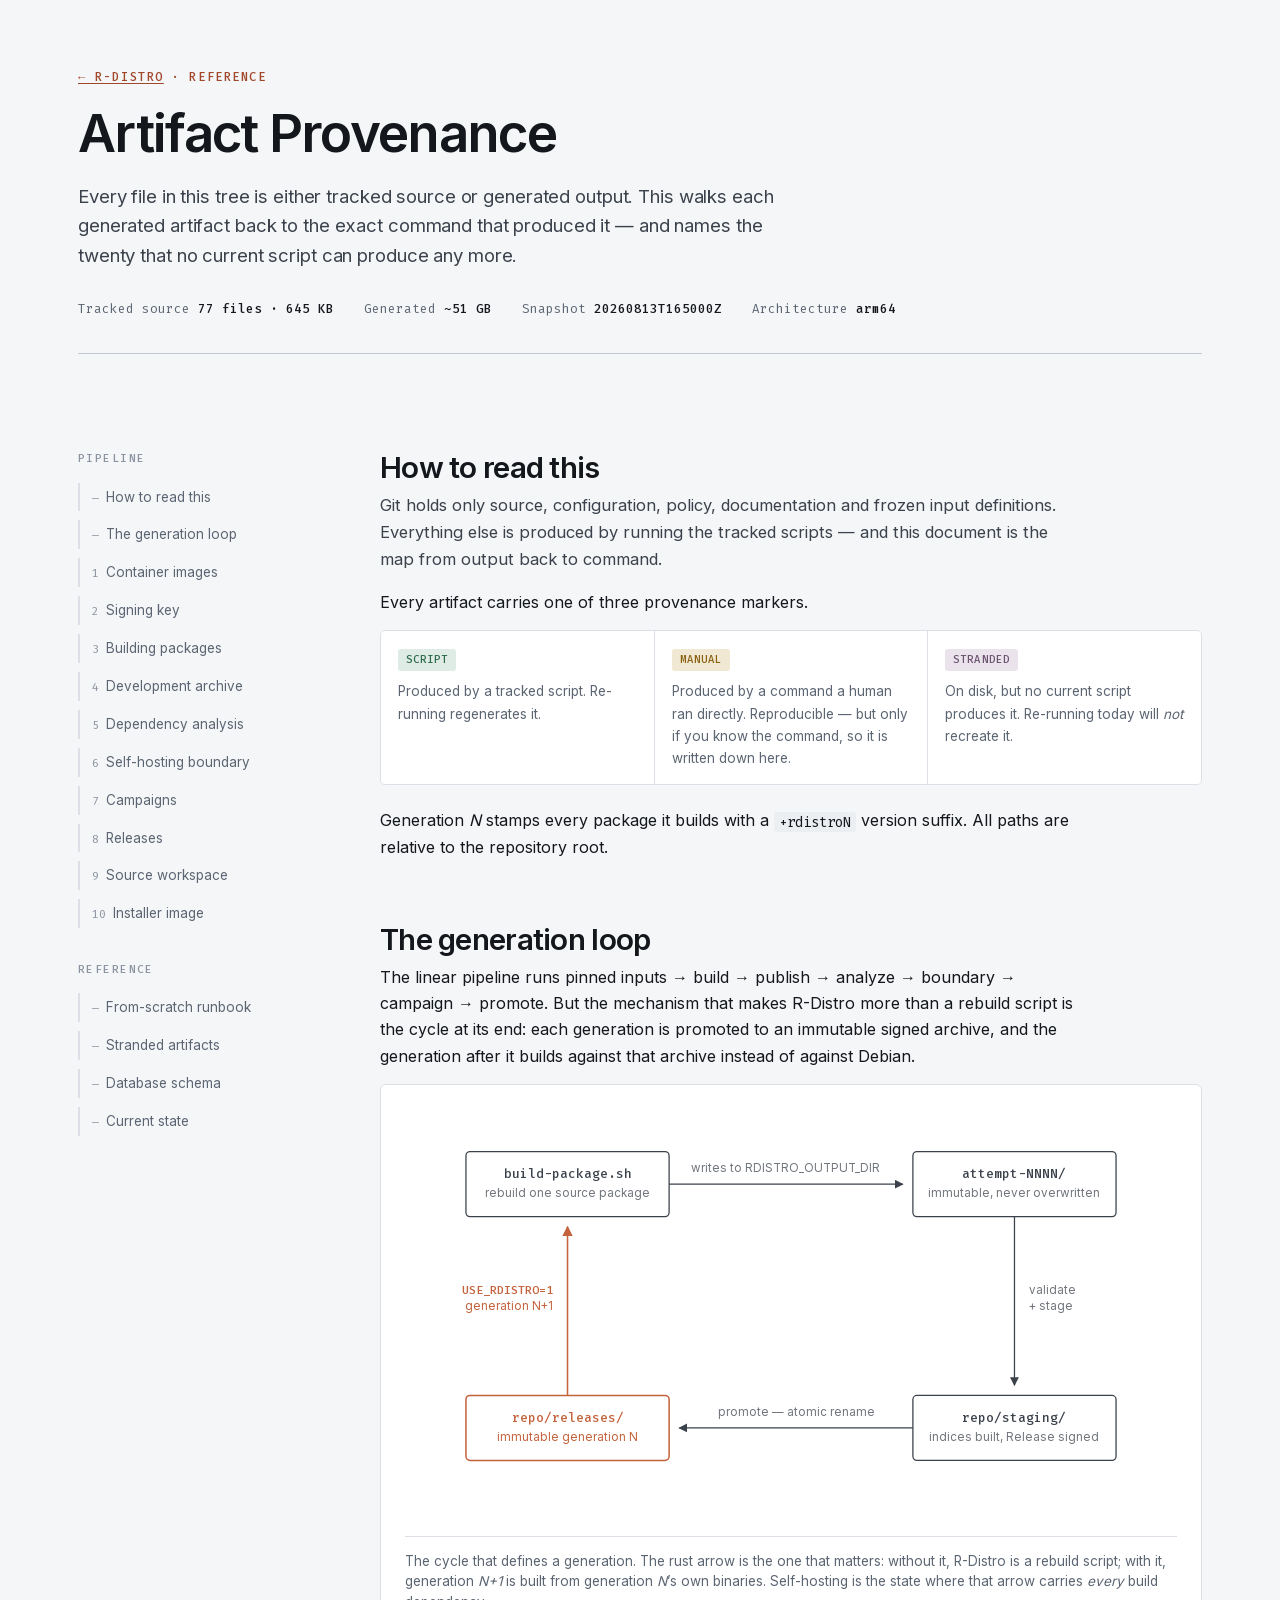
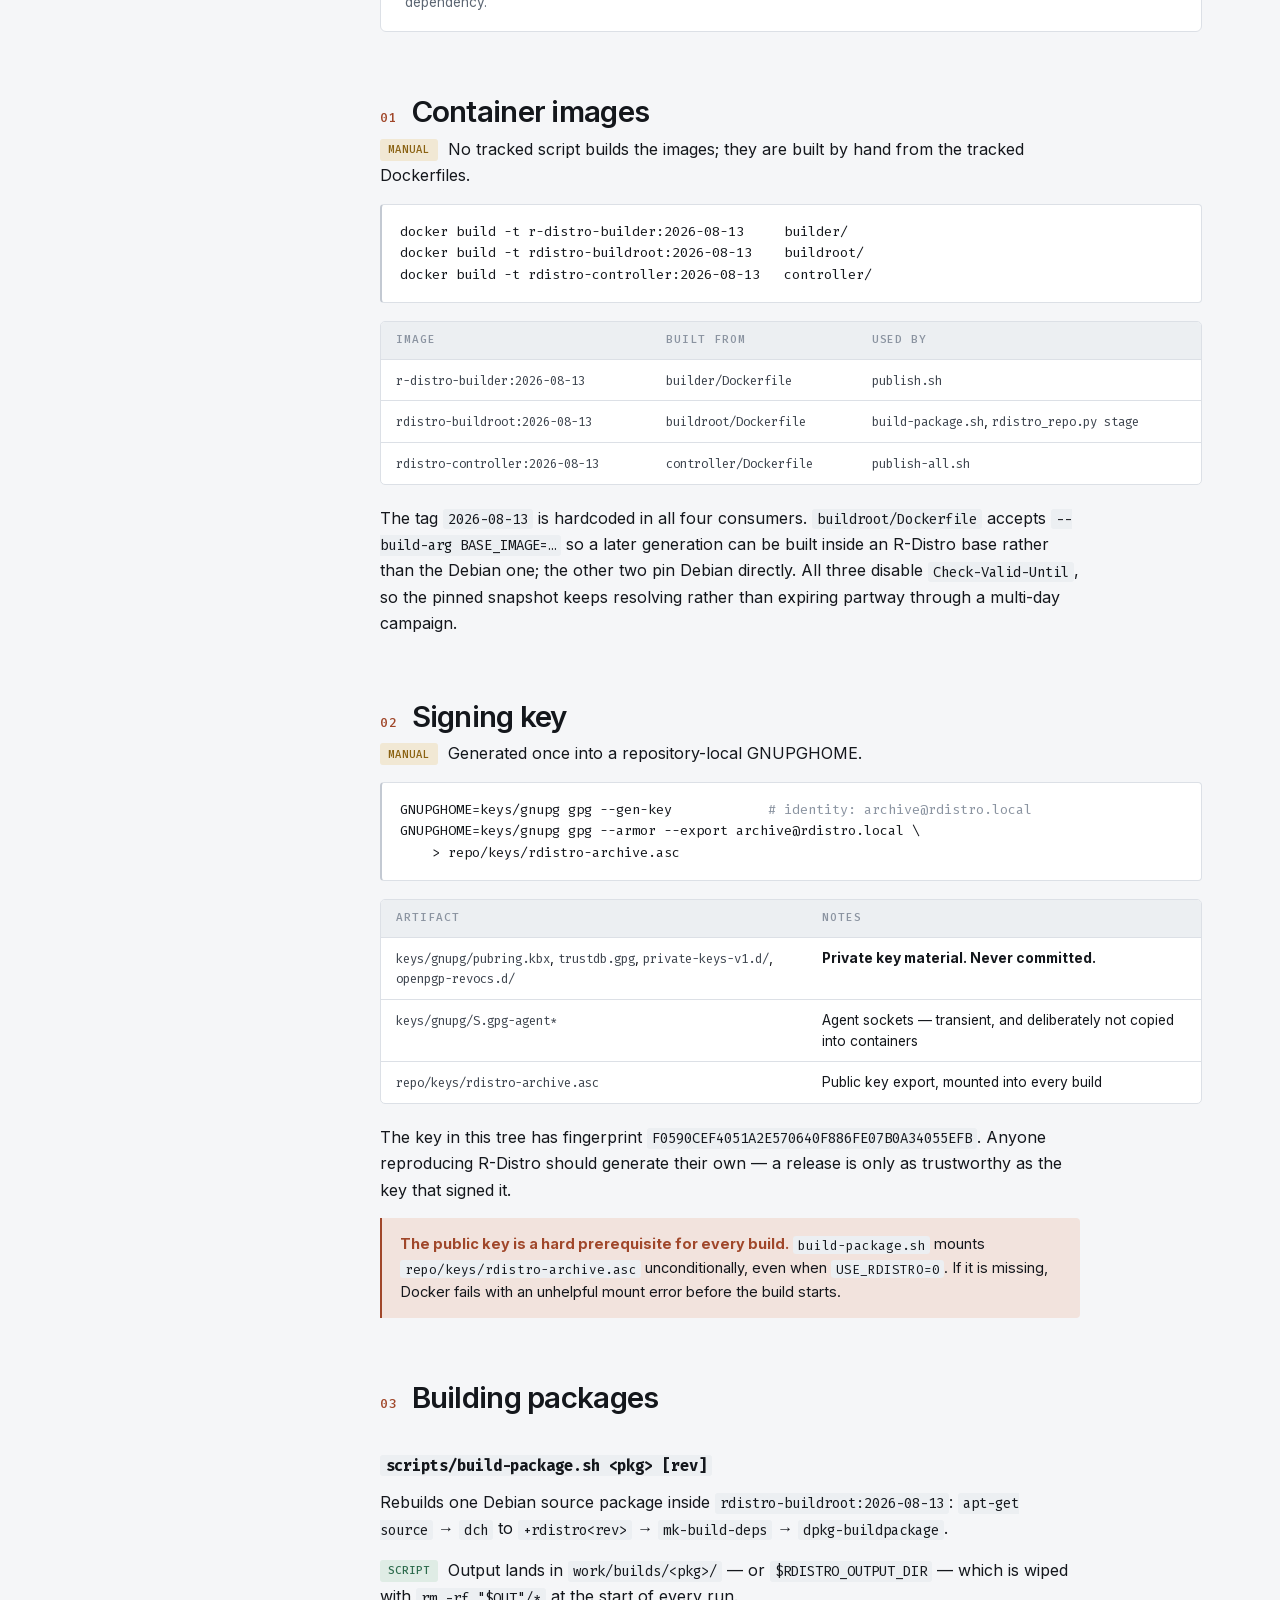
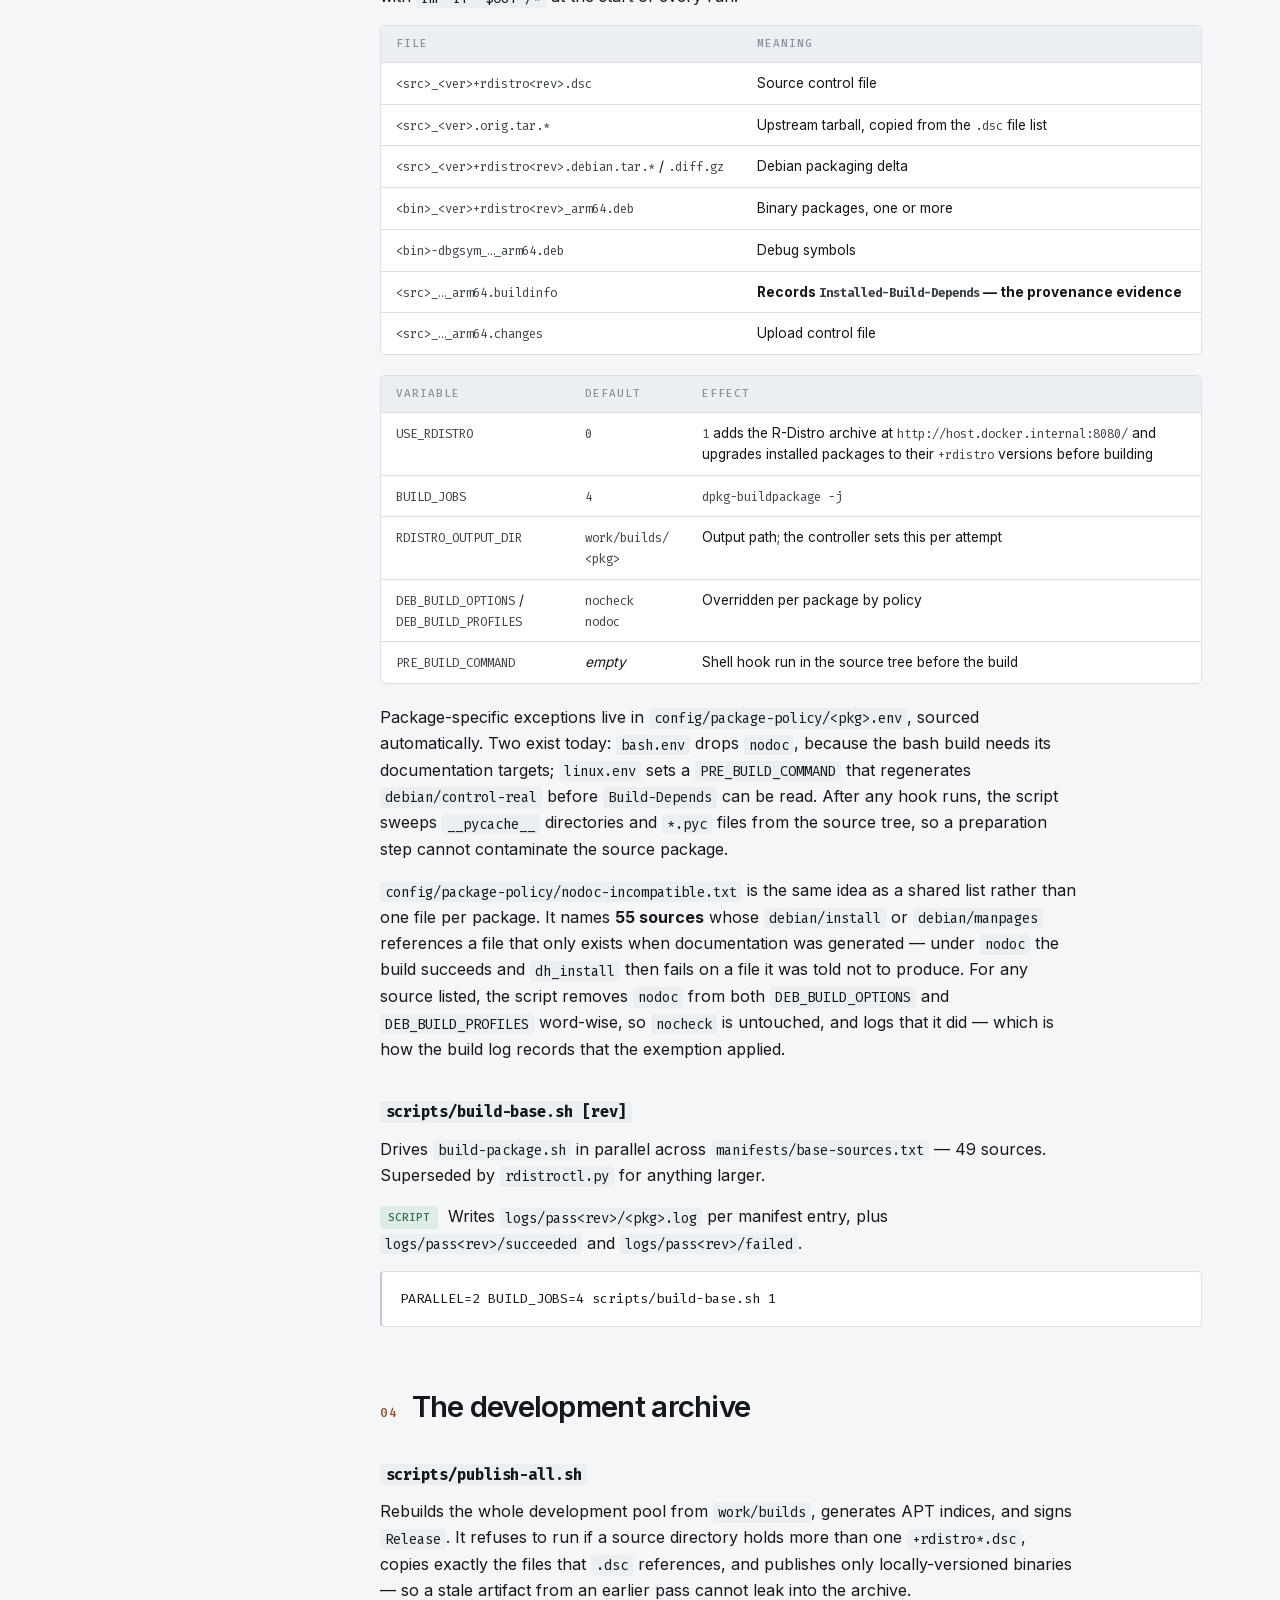
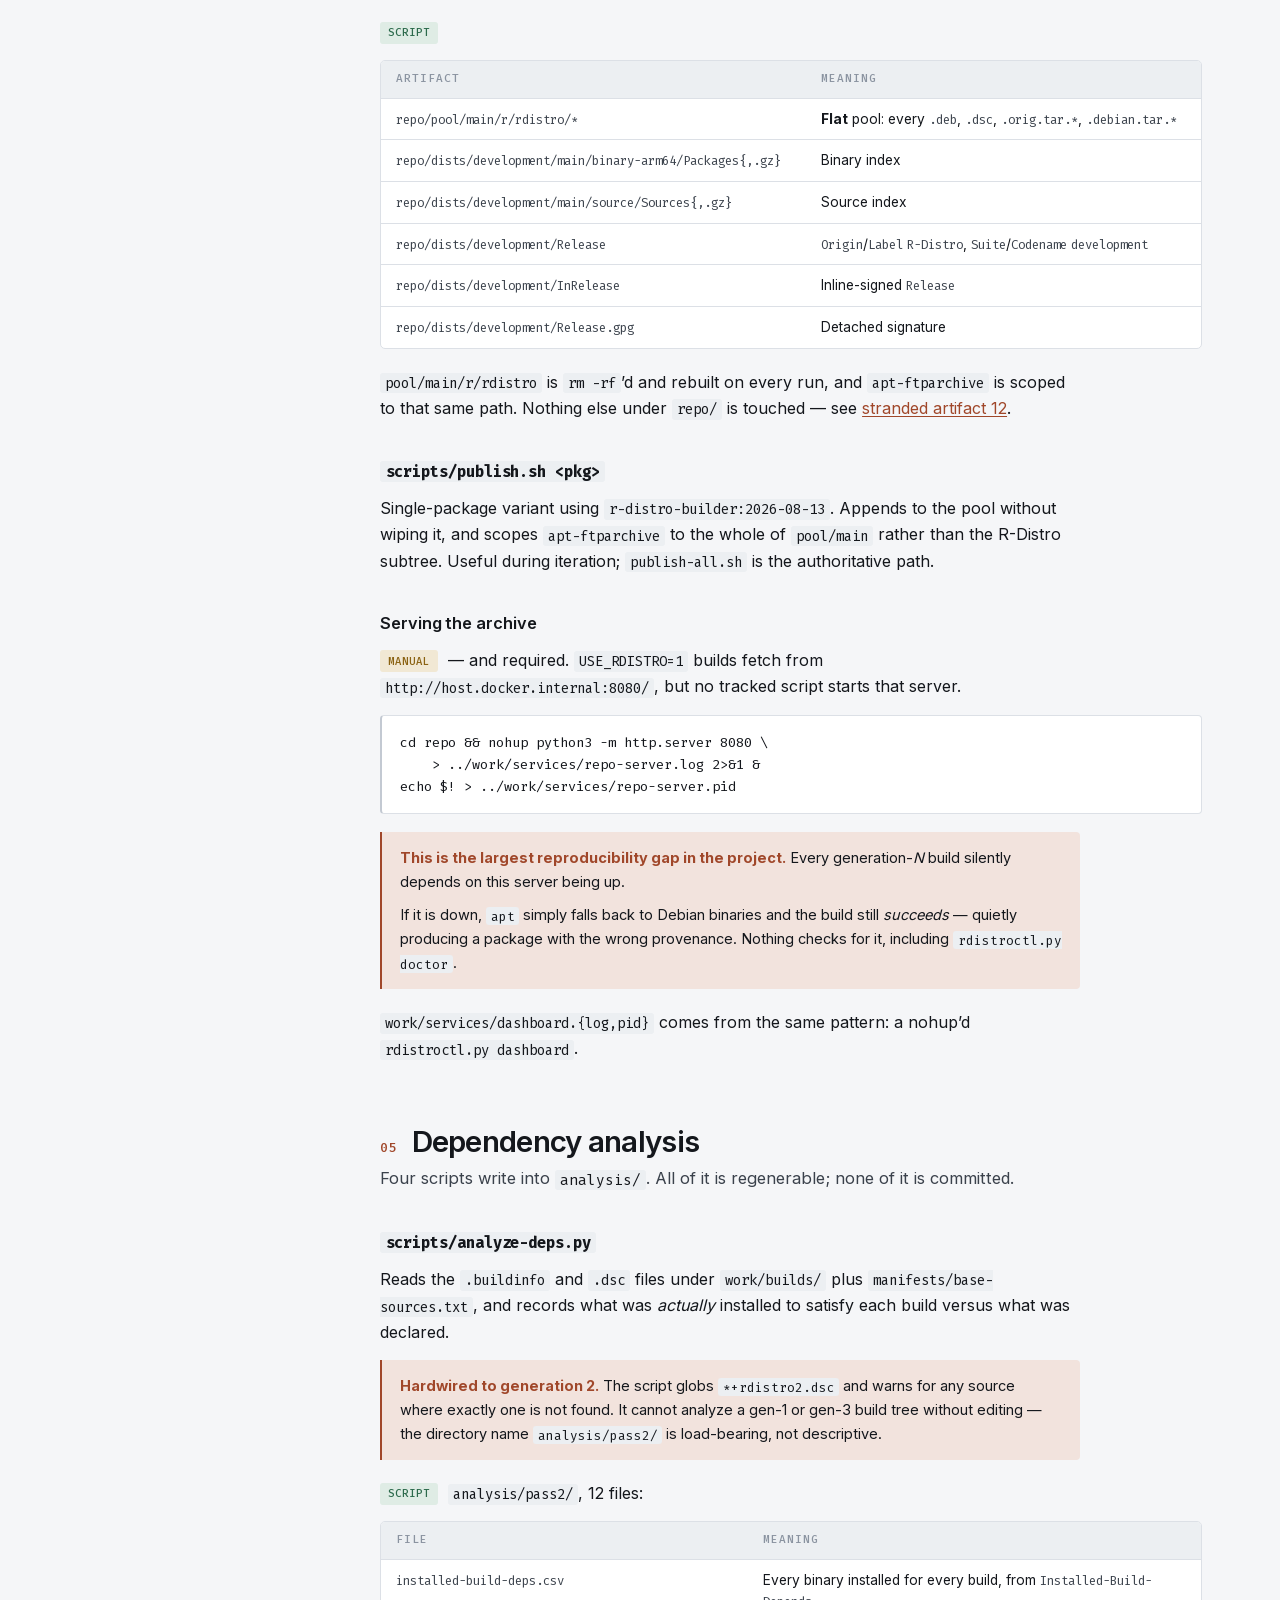
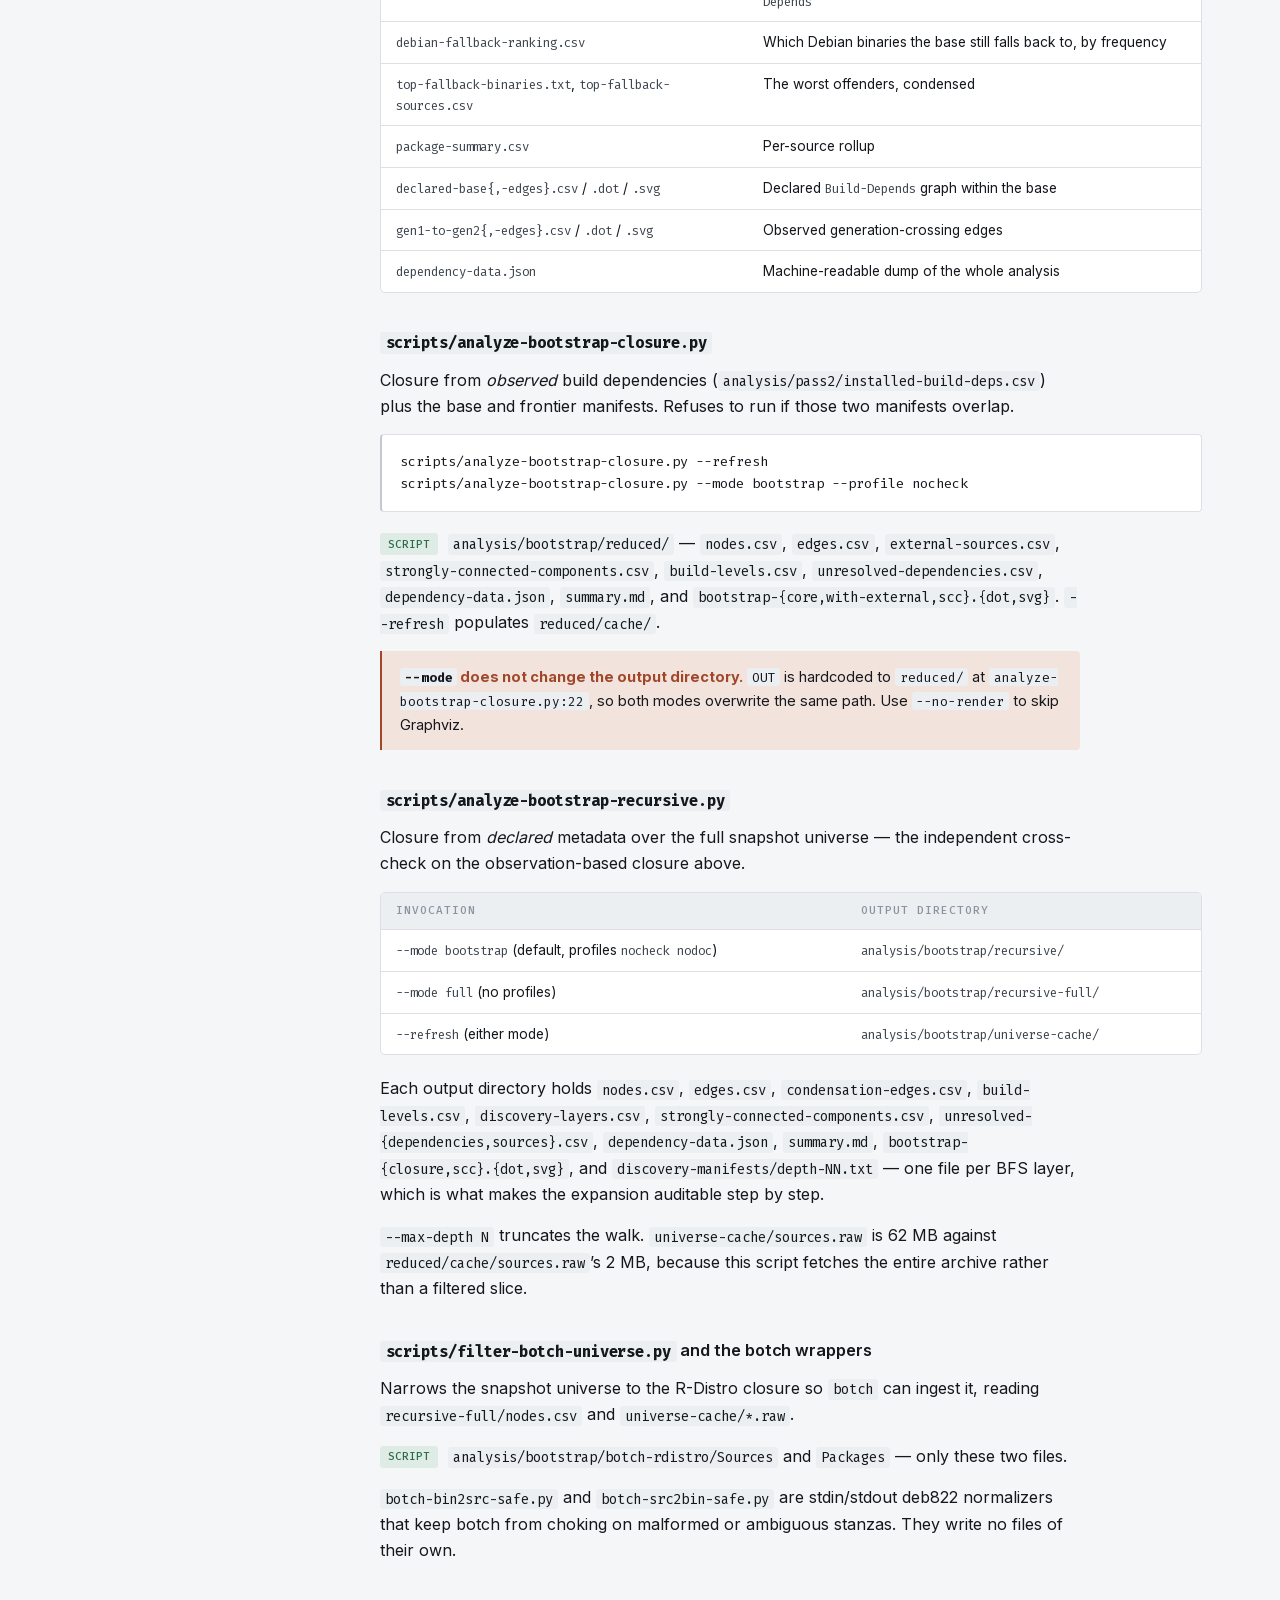
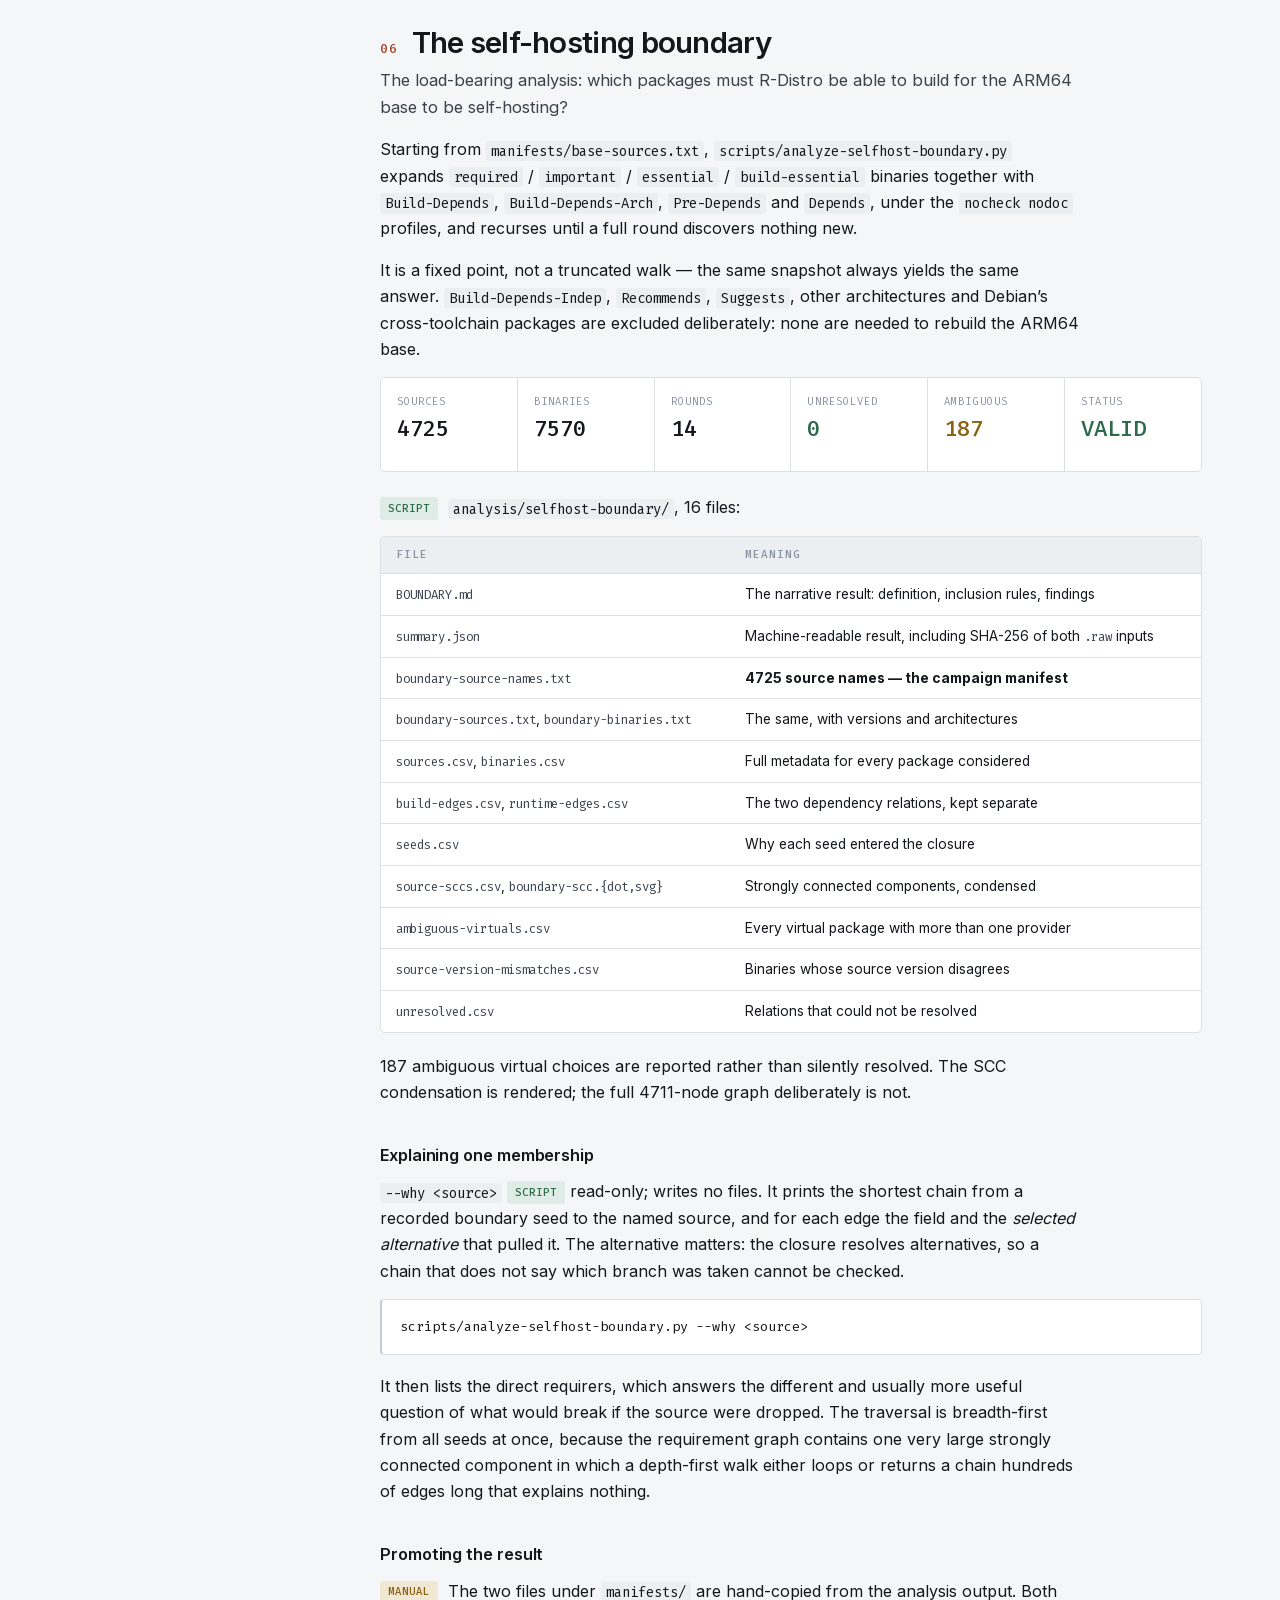
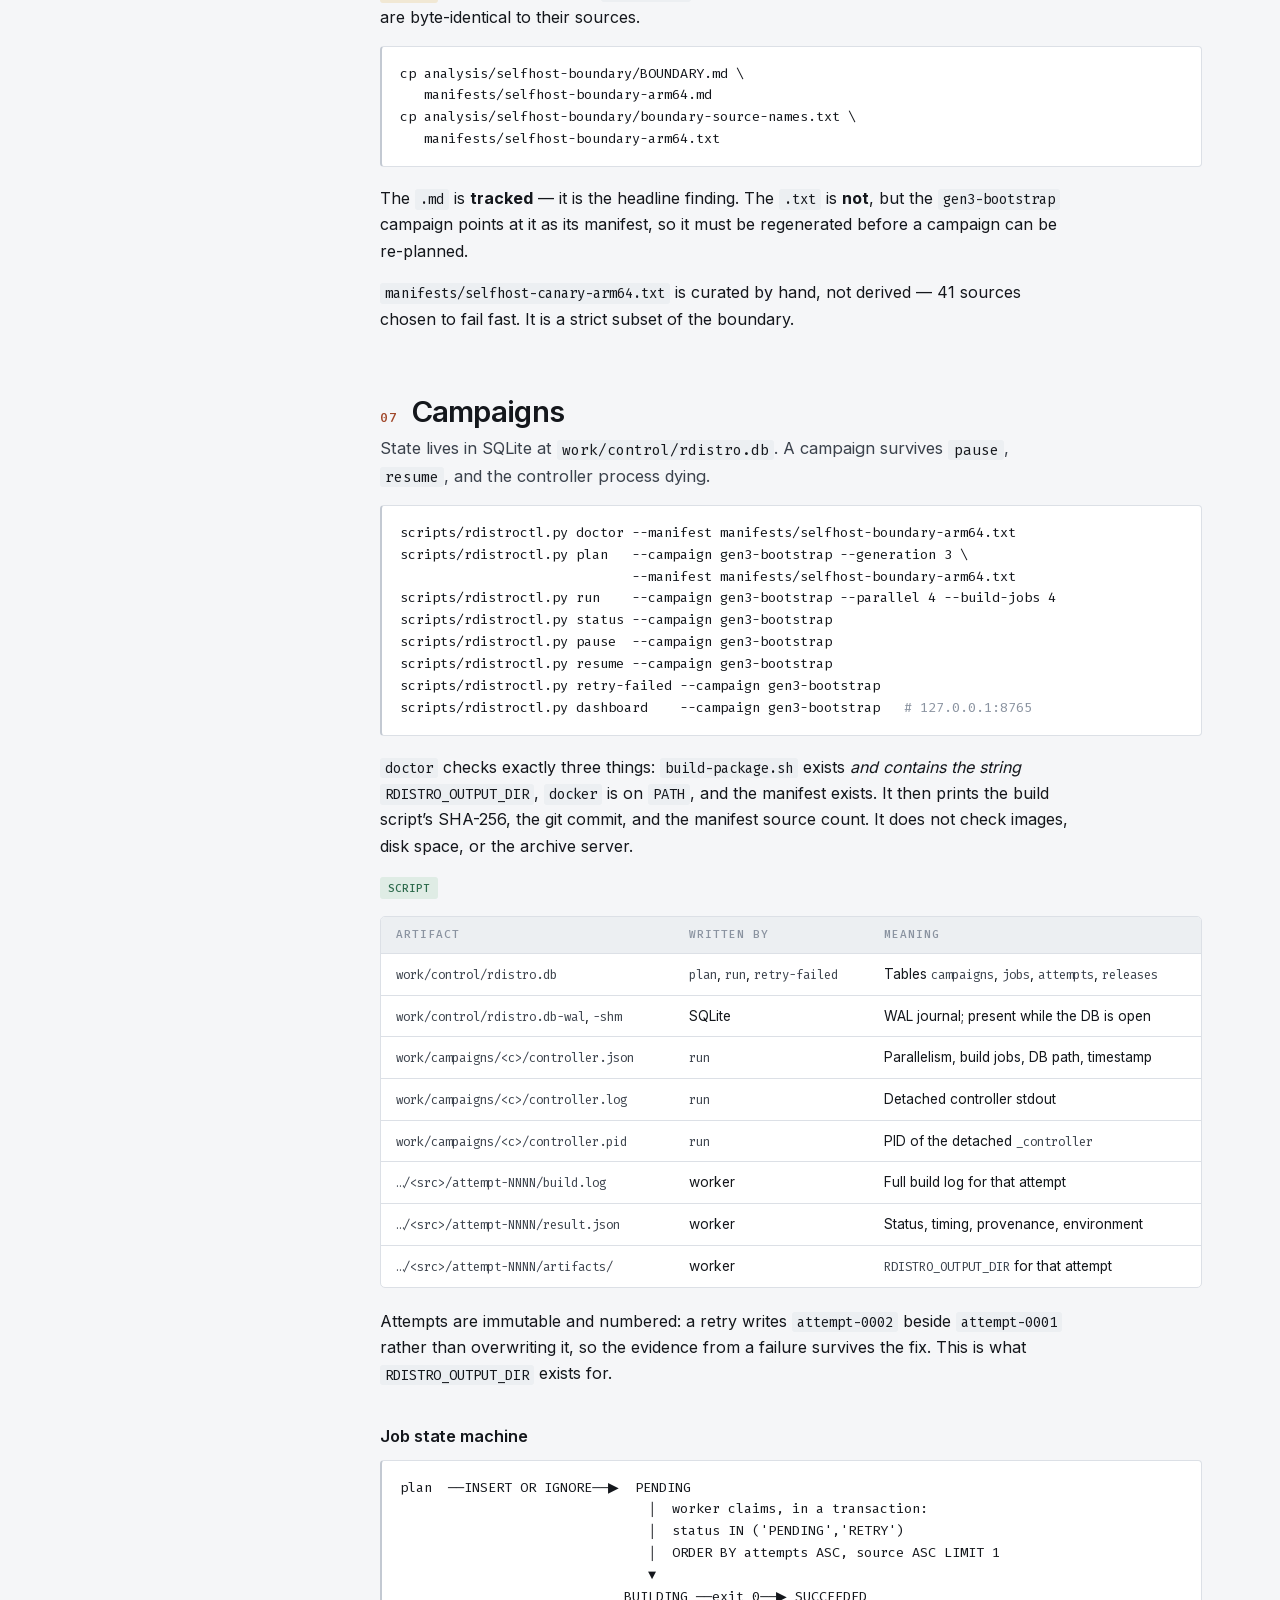
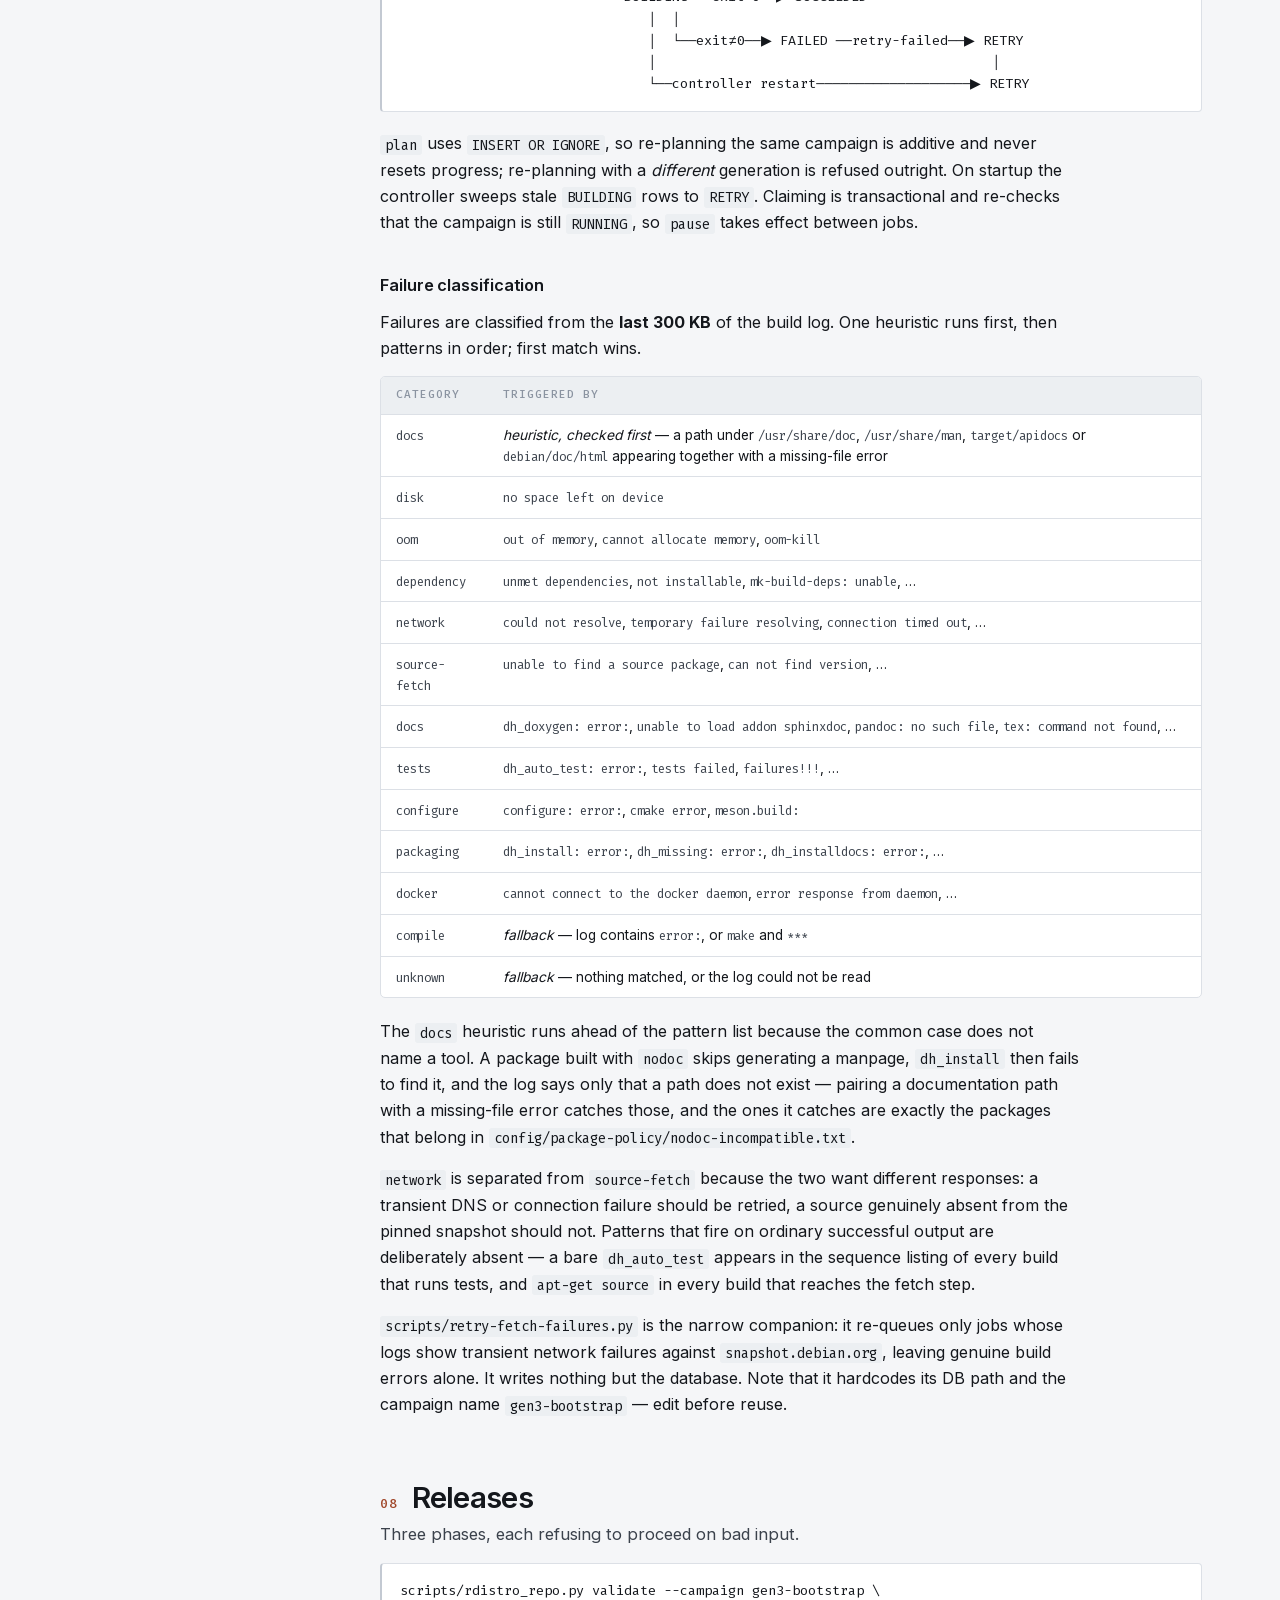
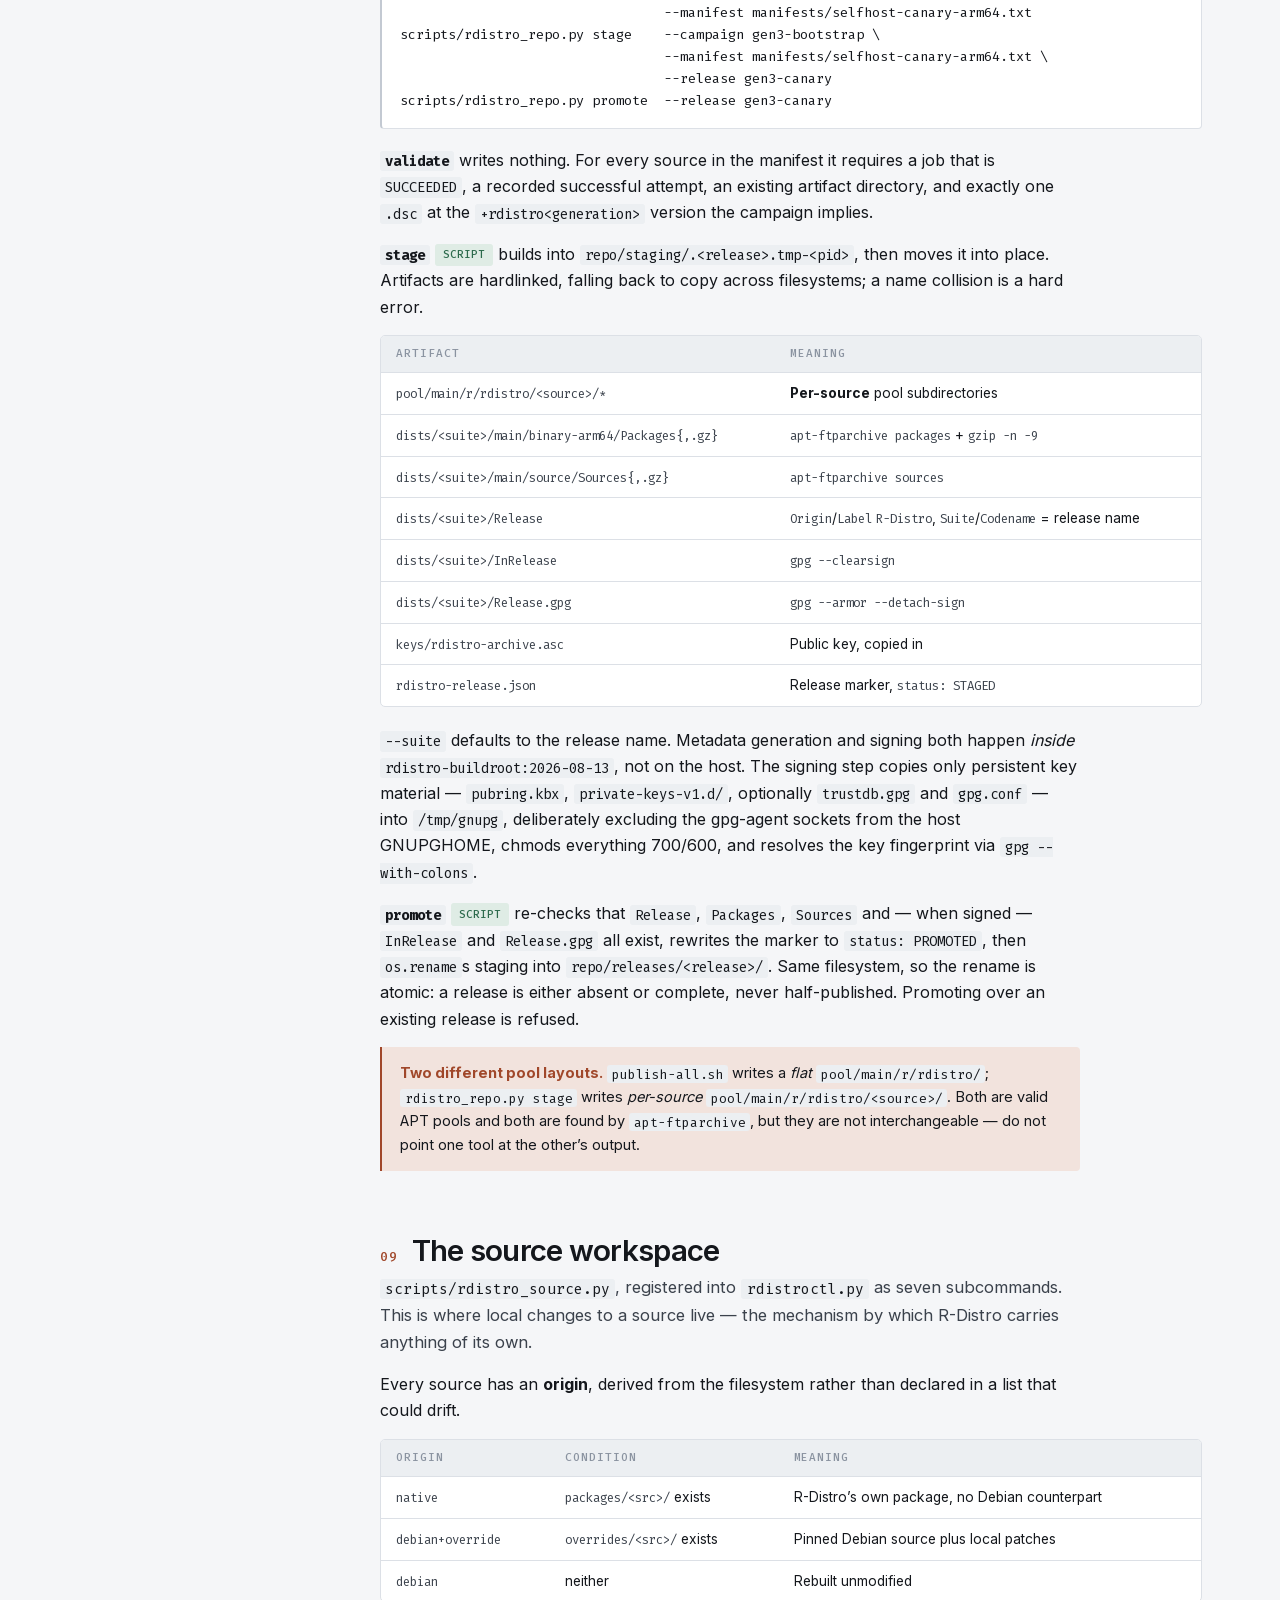
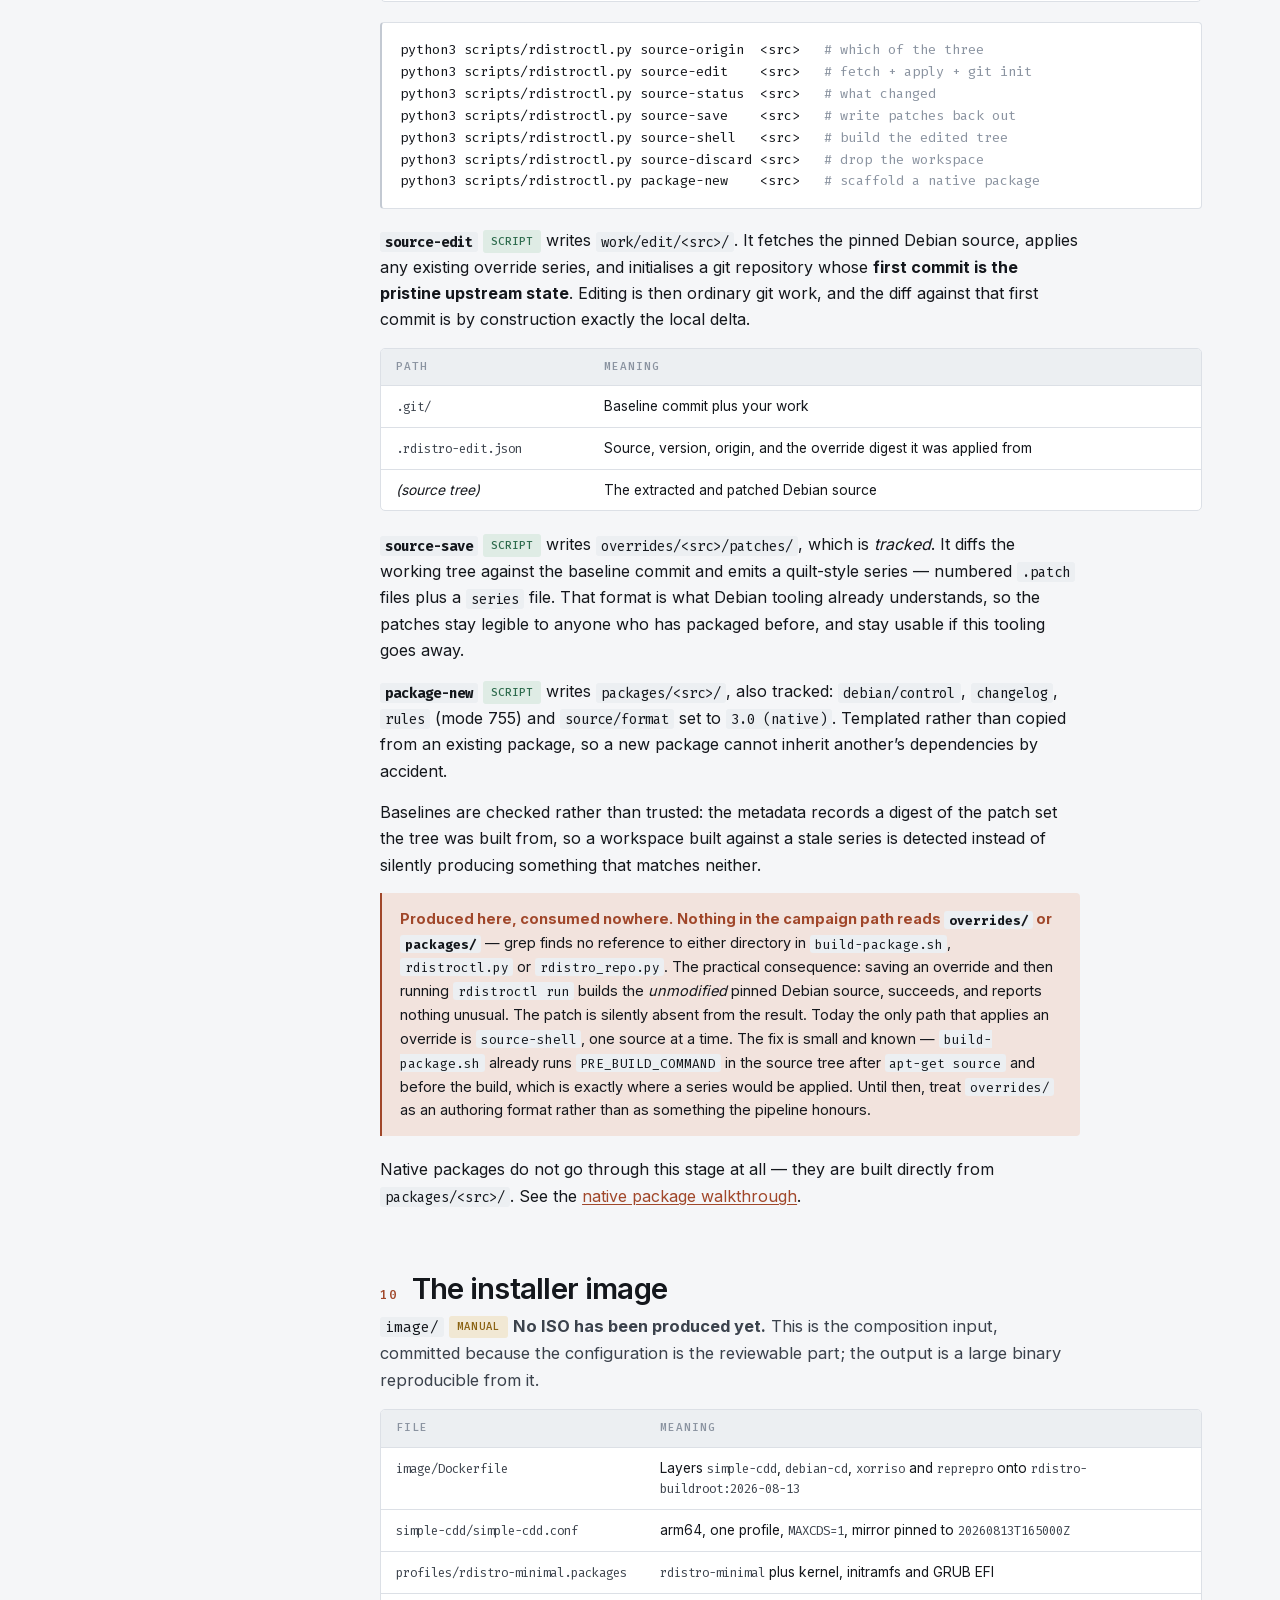
==== commit c7c23469: "Document the source workspace, native packages and image build The documentation asserted that patch" ====
--- a/docs/provenance.html
+++ b/docs/provenance.html
@@ -28,8 +28,8 @@
     <h1>Artifact Provenance</h1>
     <p class="standfirst">Every file in this tree is either tracked source or generated output. This walks each generated artifact back to the exact command that produced it — and names the twenty that no current script can produce any more.</p>
     <div class="masthead-meta">
-      <span>Tracked source <b>36 files · 470 KB</b></span>
-      <span>Generated <b>~31 GB</b></span>
+      <span>Tracked source <b>77 files · 645 KB</b></span>
+      <span>Generated <b>~51 GB</b></span>
       <span>Snapshot <b>20260813T165000Z</b></span>
       <span>Architecture <b>arm64</b></span>
     </div>
@@ -48,6 +48,8 @@
       <li><a href="#s6"><span class="n">6</span>Self-hosting boundary</a></li>
       <li><a href="#s7"><span class="n">7</span>Campaigns</a></li>
       <li><a href="#s8"><span class="n">8</span>Releases</a></li>
+      <li><a href="#s9"><span class="n">9</span>Source workspace</a></li>
+      <li><a href="#s10"><span class="n">10</span>Installer image</a></li>
     </ol>
     <h2>Reference</h2>
     <ol>
@@ -197,6 +199,8 @@
 
       <p>Package-specific exceptions live in <code>config/package-policy/&lt;pkg&gt;.env</code>, sourced automatically. Two exist today: <code>bash.env</code> drops <code>nodoc</code>, because the bash build needs its documentation targets; <code>linux.env</code> sets a <code>PRE_BUILD_COMMAND</code> that regenerates <code>debian/control-real</code> before <code>Build-Depends</code> can be read. After any hook runs, the script sweeps <code>__pycache__</code> directories and <code>*.pyc</code> files from the source tree, so a preparation step cannot contaminate the source package.</p>
 
+      <p><code>config/package-policy/nodoc-incompatible.txt</code> is the same idea as a shared list rather than one file per package. It names <strong>55 sources</strong> whose <code>debian/install</code> or <code>debian/manpages</code> references a file that only exists when documentation was generated — under <code>nodoc</code> the build succeeds and <code>dh_install</code> then fails on a file it was told not to produce. For any source listed, the script removes <code>nodoc</code> from both <code>DEB_BUILD_OPTIONS</code> and <code>DEB_BUILD_PROFILES</code> word-wise, so <code>nocheck</code> is untouched, and logs that it did — which is how the build log records that the exemption applied.</p>
+
       <h3><code>scripts/build-base.sh [rev]</code></h3>
       <p>Drives <code>build-package.sh</code> in parallel across <code>manifests/base-sources.txt</code> — 49 sources. Superseded by <code>rdistroctl.py</code> for anything larger.</p>
       <p><span class="badge b-script">Script</span> &nbsp;Writes <code>logs/pass&lt;rev&gt;/&lt;pkg&gt;.log</code> per manifest entry, plus <code>logs/pass&lt;rev&gt;/succeeded</code> and <code>logs/pass&lt;rev&gt;/failed</code>.</p>
@@ -317,6 +321,11 @@
         </tbody>
       </table></div>
       <p>187 ambiguous virtual choices are reported rather than silently resolved. The SCC condensation is rendered; the full 4711-node graph deliberately is not.</p>
+
+      <h3>Explaining one membership</h3>
+      <p><code>--why &lt;source&gt;</code> <span class="badge b-script">Script</span> read-only; writes no files. It prints the shortest chain from a recorded boundary seed to the named source, and for each edge the field and the <em>selected alternative</em> that pulled it. The alternative matters: the closure resolves alternatives, so a chain that does not say which branch was taken cannot be checked.</p>
+      <pre><code>scripts/analyze-selfhost-boundary.py --why &lt;source&gt;</code></pre>
+      <p>It then lists the direct requirers, which answers the different and usually more useful question of what would break if the source were dropped. The traversal is breadth-first from all seeds at once, because the requirement graph contains one very large strongly connected component in which a depth-first walk either loops or returns a chain hundreds of edges long that explains nothing.</p>
 
       <h3>Promoting the result</h3>
       <p><span class="badge b-manual">Manual</span> &nbsp;The two files under <code>manifests/</code> are hand-copied from the analysis output. Both are byte-identical to their sources.</p>
@@ -372,21 +381,27 @@
       <p><code>plan</code> uses <code>INSERT OR IGNORE</code>, so re-planning the same campaign is additive and never resets progress; re-planning with a <em>different</em> generation is refused outright. On startup the controller sweeps stale <code>BUILDING</code> rows to <code>RETRY</code>. Claiming is transactional and re-checks that the campaign is still <code>RUNNING</code>, so <code>pause</code> takes effect between jobs.</p>
 
       <h3>Failure classification</h3>
-      <p>Failures are classified from the <strong>last 300 KB</strong> of the build log; first pattern wins.</p>
+      <p>Failures are classified from the <strong>last 300 KB</strong> of the build log. One heuristic runs first, then patterns in order; first match wins.</p>
       <div class="tw"><table>
         <thead><tr><th>Category</th><th>Triggered by</th></tr></thead>
         <tbody>
+          <tr><td><code>docs</code></td><td><em>heuristic, checked first</em> — a path under <code>/usr/share/doc</code>, <code>/usr/share/man</code>, <code>target/apidocs</code> or <code>debian/doc/html</code> appearing together with a missing-file error</td></tr>
           <tr><td><code>disk</code></td><td><code>no space left on device</code></td></tr>
           <tr><td><code>oom</code></td><td><code>out of memory</code>, <code>cannot allocate memory</code>, <code>oom-kill</code></td></tr>
           <tr><td><code>dependency</code></td><td><code>unmet dependencies</code>, <code>not installable</code>, <code>mk-build-deps: unable</code>, …</td></tr>
-          <tr><td><code>source-fetch</code></td><td><code>failed to fetch</code>, <code>unable to find a source package</code>, …</td></tr>
-          <tr><td><code>tests</code></td><td><code>dh_auto_test</code>, <code>tests failed</code>, <code>failures!!!</code>, …</td></tr>
+          <tr><td><code>network</code></td><td><code>could not resolve</code>, <code>temporary failure resolving</code>, <code>connection timed out</code>, …</td></tr>
+          <tr><td><code>source-fetch</code></td><td><code>unable to find a source package</code>, <code>can not find version</code>, …</td></tr>
+          <tr><td><code>docs</code></td><td><code>dh_doxygen: error:</code>, <code>unable to load addon sphinxdoc</code>, <code>pandoc: no such file</code>, <code>tex: command not found</code>, …</td></tr>
+          <tr><td><code>tests</code></td><td><code>dh_auto_test: error:</code>, <code>tests failed</code>, <code>failures!!!</code>, …</td></tr>
           <tr><td><code>configure</code></td><td><code>configure: error:</code>, <code>cmake error</code>, <code>meson.build:</code></td></tr>
+          <tr><td><code>packaging</code></td><td><code>dh_install: error:</code>, <code>dh_missing: error:</code>, <code>dh_installdocs: error:</code>, …</td></tr>
           <tr><td><code>docker</code></td><td><code>cannot connect to the docker daemon</code>, <code>error response from daemon</code>, …</td></tr>
           <tr><td><code>compile</code></td><td><em>fallback</em> — log contains <code>error:</code>, or <code>make</code> and <code>***</code></td></tr>
           <tr><td><code>unknown</code></td><td><em>fallback</em> — nothing matched, or the log could not be read</td></tr>
         </tbody>
       </table></div>
+      <p>The <code>docs</code> heuristic runs ahead of the pattern list because the common case does not name a tool. A package built with <code>nodoc</code> skips generating a manpage, <code>dh_install</code> then fails to find it, and the log says only that a path does not exist — pairing a documentation path with a missing-file error catches those, and the ones it catches are exactly the packages that belong in <code>config/package-policy/nodoc-incompatible.txt</code>.</p>
+      <p><code>network</code> is separated from <code>source-fetch</code> because the two want different responses: a transient DNS or connection failure should be retried, a source genuinely absent from the pinned snapshot should not. Patterns that fire on ordinary successful output are deliberately absent — a bare <code>dh_auto_test</code> appears in the sequence listing of every build that runs tests, and <code>apt-get source</code> in every build that reaches the fetch step.</p>
       <p><code>scripts/retry-fetch-failures.py</code> is the narrow companion: it re-queues only jobs whose logs show transient network failures against <code>snapshot.debian.org</code>, leaving genuine build errors alone. It writes nothing but the database. Note that it hardcodes its DB path and the campaign name <code>gen3-bootstrap</code> — edit before reuse.</p>
     </section>
 
@@ -423,6 +438,73 @@
       <div class="note"><p><strong>Two different pool layouts.</strong> <code>publish-all.sh</code> writes a <em>flat</em> <code>pool/main/r/rdistro/</code>; <code>rdistro_repo.py stage</code> writes <em>per-source</em> <code>pool/main/r/rdistro/&lt;source&gt;/</code>. Both are valid APT pools and both are found by <code>apt-ftparchive</code>, but they are not interchangeable — do not point one tool at the other&rsquo;s output.</p></div>
     </section>
 
+    <section id="s9">
+      <h2 class="sec"><span class="stage-n">09</span>The source workspace</h2>
+      <p class="lede"><code>scripts/rdistro_source.py</code>, registered into <code>rdistroctl.py</code> as seven subcommands. This is where local changes to a source live — the mechanism by which R-Distro carries anything of its own.</p>
+
+      <p>Every source has an <strong>origin</strong>, derived from the filesystem rather than declared in a list that could drift.</p>
+
+      <div class="tw"><table>
+        <thead><tr><th>Origin</th><th>Condition</th><th>Meaning</th></tr></thead>
+        <tbody>
+          <tr><td><code>native</code></td><td><code>packages/&lt;src&gt;/</code> exists</td><td>R-Distro&rsquo;s own package, no Debian counterpart</td></tr>
+          <tr><td><code>debian+override</code></td><td><code>overrides/&lt;src&gt;/</code> exists</td><td>Pinned Debian source plus local patches</td></tr>
+          <tr><td><code>debian</code></td><td>neither</td><td>Rebuilt unmodified</td></tr>
+        </tbody>
+      </table></div>
+
+      <pre><code>python3 scripts/rdistroctl.py source-origin  &lt;src&gt;   <span class="cm"># which of the three</span>
+python3 scripts/rdistroctl.py source-edit    &lt;src&gt;   <span class="cm"># fetch + apply + git init</span>
+python3 scripts/rdistroctl.py source-status  &lt;src&gt;   <span class="cm"># what changed</span>
+python3 scripts/rdistroctl.py source-save    &lt;src&gt;   <span class="cm"># write patches back out</span>
+python3 scripts/rdistroctl.py source-shell   &lt;src&gt;   <span class="cm"># build the edited tree</span>
+python3 scripts/rdistroctl.py source-discard &lt;src&gt;   <span class="cm"># drop the workspace</span>
+python3 scripts/rdistroctl.py package-new    &lt;src&gt;   <span class="cm"># scaffold a native package</span></code></pre>
+
+      <p><strong><code>source-edit</code></strong> <span class="badge b-script">Script</span> writes <code>work/edit/&lt;src&gt;/</code>. It fetches the pinned Debian source, applies any existing override series, and initialises a git repository whose <strong>first commit is the pristine upstream state</strong>. Editing is then ordinary git work, and the diff against that first commit is by construction exactly the local delta.</p>
+
+      <div class="tw"><table>
+        <thead><tr><th>Path</th><th>Meaning</th></tr></thead>
+        <tbody>
+          <tr><td><code>.git/</code></td><td>Baseline commit plus your work</td></tr>
+          <tr><td><code>.rdistro-edit.json</code></td><td>Source, version, origin, and the override digest it was applied from</td></tr>
+          <tr><td><em>(source tree)</em></td><td>The extracted and patched Debian source</td></tr>
+        </tbody>
+      </table></div>
+
+      <p><strong><code>source-save</code></strong> <span class="badge b-script">Script</span> writes <code>overrides/&lt;src&gt;/patches/</code>, which is <em>tracked</em>. It diffs the working tree against the baseline commit and emits a quilt-style series — numbered <code>.patch</code> files plus a <code>series</code> file. That format is what Debian tooling already understands, so the patches stay legible to anyone who has packaged before, and stay usable if this tooling goes away.</p>
+
+      <p><strong><code>package-new</code></strong> <span class="badge b-script">Script</span> writes <code>packages/&lt;src&gt;/</code>, also tracked: <code>debian/control</code>, <code>changelog</code>, <code>rules</code> (mode 755) and <code>source/format</code> set to <code>3.0 (native)</code>. Templated rather than copied from an existing package, so a new package cannot inherit another&rsquo;s dependencies by accident.</p>
+
+      <p>Baselines are checked rather than trusted: the metadata records a digest of the patch set the tree was built from, so a workspace built against a stale series is detected instead of silently producing something that matches neither.</p>
+
+      <div class="note"><p><strong>Produced here, consumed nowhere.</strong> <strong>Nothing in the campaign path reads <code>overrides/</code> or <code>packages/</code></strong> — grep finds no reference to either directory in <code>build-package.sh</code>, <code>rdistroctl.py</code> or <code>rdistro_repo.py</code>. The practical consequence: saving an override and then running <code>rdistroctl run</code> builds the <em>unmodified</em> pinned Debian source, succeeds, and reports nothing unusual. The patch is silently absent from the result. Today the only path that applies an override is <code>source-shell</code>, one source at a time. The fix is small and known — <code>build-package.sh</code> already runs <code>PRE_BUILD_COMMAND</code> in the source tree after <code>apt-get source</code> and before the build, which is exactly where a series would be applied. Until then, treat <code>overrides/</code> as an authoring format rather than as something the pipeline honours.</p></div>
+
+      <p>Native packages do not go through this stage at all — they are built directly from <code>packages/&lt;src&gt;/</code>. See the <a href="https://github.com/rshrj/r-distro/blob/main/docs/native-package-walkthrough.md">native package walkthrough</a>.</p>
+    </section>
+
+    <section id="s10">
+      <h2 class="sec"><span class="stage-n">10</span>The installer image</h2>
+      <p class="lede"><code>image/</code> <span class="badge b-manual">Manual</span> <strong>No ISO has been produced yet.</strong> This is the composition input, committed because the configuration is the reviewable part; the output is a large binary reproducible from it.</p>
+
+      <div class="tw"><table>
+        <thead><tr><th>File</th><th>Meaning</th></tr></thead>
+        <tbody>
+          <tr><td><code>image/Dockerfile</code></td><td>Layers <code>simple-cdd</code>, <code>debian-cd</code>, <code>xorriso</code> and <code>reprepro</code> onto <code>rdistro-buildroot:2026-08-13</code></td></tr>
+          <tr><td><code>simple-cdd/simple-cdd.conf</code></td><td>arm64, one profile, <code>MAXCDS=1</code>, mirror pinned to <code>20260813T165000Z</code></td></tr>
+          <tr><td><code>profiles/rdistro-minimal.packages</code></td><td><code>rdistro-minimal</code> plus kernel, initramfs and GRUB EFI</td></tr>
+          <tr><td><code>profiles/rdistro-minimal.preseed</code></td><td>Points the installer&rsquo;s mirror at the <strong>same pinned snapshot</strong></td></tr>
+          <tr><td><code>profiles/rdistro-minimal.postinst.in</code></td><td>Writes <code>/etc/apt/sources.list.d/rdistro.sources</code> and <code>/etc/rdistro-image</code></td></tr>
+        </tbody>
+      </table></div>
+
+      <p>The pin propagates deliberately. A machine installed from this media resolves its packages from the same frozen archive the packages were built against — an image that pinned its build inputs but installed from current testing would defeat the whole arrangement.</p>
+
+      <p><strong>Input</strong> <span class="badge b-manual">Manual</span> <code>manifests/debian-installer-arm64.txt</code> records the debian-installer daily build (<code>20260812-01:21</code>), its <code>SHA256SUMS</code> digest, the snapshot it pairs with, and the kernel udeb version. The installer is a <strong>downloaded binary component</strong>, not something built here, so it needs a recorded identity for the image to be reproducible at all. The digest is of the checksum file rather than of each udeb, which pins the set while keeping the manifest small.</p>
+
+      <p><code>@RDISTRO_REPO_URL@</code> and <code>@RDISTRO_REPO_SUITE@</code> in the postinst template are placeholders; nothing substitutes them yet.</p>
+    </section>
+
     <section id="runbook">
       <h2 class="sec">From-scratch runbook</h2>
       <p>In dependency order. Steps marked <code>[manual]</code> have no script.</p>
@@ -482,11 +564,27 @@
 
 <span class="cm"># 10. The full boundary campaign</span>
 scripts/rdistroctl.py run --campaign gen3-bootstrap --parallel 4</code></pre>
+
+      <p>Two paths branch off this sequence rather than continuing it.</p>
+
+      <h3>Local changes to a source</h3>
+      <p>Authoring only — see the caveat in <a href="#s9">stage 9</a>.</p>
+      <pre><code>scripts/rdistroctl.py source-edit   &lt;src&gt;   <span class="cm"># work/edit/&lt;src&gt;, git-backed</span>
+<span class="cm"># ... edit, commit as you like ...</span>
+scripts/rdistroctl.py source-status &lt;src&gt;
+scripts/rdistroctl.py source-save   &lt;src&gt;   <span class="cm"># overrides/&lt;src&gt;/patches/</span>
+scripts/rdistroctl.py source-shell  &lt;src&gt;   <span class="cm"># the only path that applies it</span></code></pre>
+
+      <h3>Native packages</h3>
+      <p>Full round trip in the <a href="https://github.com/rshrj/r-distro/blob/main/docs/native-package-walkthrough.md">native package walkthrough</a>.</p>
+      <pre><code>scripts/rdistroctl.py package-new   &lt;src&gt;   <span class="cm"># packages/&lt;src&gt;/</span>
+scripts/rdistroctl.py source-origin &lt;src&gt;   <span class="cm"># -&gt; native</span></code></pre>
     </section>
 
     <section id="stranded">
       <h2 class="sec">Stranded artifacts</h2>
       <p class="lede">Twenty categories of file exist in this tree that no current script produces. Each is listed with what made it, why it is stranded, and what happens if you run the nearest equivalent today.</p>
+      <p>Entry 21 is the mirror image, included for the same reason: an artifact this tree <em>produces</em> that no current script <strong>consumes</strong>. A file nothing reads is as much a break in the chain as a file nothing writes.</p>
 
       <div class="stranded-item" id="st1"><div class="idx">01</div><div>
         <h4>analysis/bootstrap/full/</h4>
@@ -587,6 +685,13 @@
       <div class="stranded-item" id="st20"><div class="idx">20</div><div>
         <h4>.DS_Store</h4>
         <p>macOS Finder metadata, at the repository root and in <code>manifests/</code>, <code>repo/</code>, <code>analysis/</code>, <code>analysis/bootstrap/</code> and <code>work/campaigns/gen3-bootstrap/</code>.</p>
+      </div></div>
+
+      <div class="stranded-item" id="st21"><div class="idx">21</div><div>
+        <h4>overrides/ and packages/ — produced, but not consumed</h4>
+        <p>The inverse of stranded, and worth the same explicitness. <code>rdistroctl source-save</code> writes patch series to <code>overrides/&lt;src&gt;/patches/</code>, and <code>package-new</code> scaffolds native sources under <code>packages/&lt;src&gt;/</code>. <strong>Nothing in the campaign path reads either directory</strong> — grep finds no reference to <code>overrides</code> or <code>packages</code> in <code>build-package.sh</code>, <code>rdistroctl.py</code> or <code>rdistro_repo.py</code>.</p>
+        <p>The practical consequence: saving an override and then running <code>rdistroctl run</code> builds the <em>unmodified</em> pinned Debian source, succeeds, and reports nothing unusual. The patch is silently absent from the result. Today the only way to build with an override applied is <code>source-shell</code>, one source at a time. Native packages under <code>packages/</code> are reachable, but only through the manual walkthrough — no campaign builds them either.</p>
+        <p>The fix is small and known: <code>build-package.sh</code> already runs <code>PRE_BUILD_COMMAND</code> in the source tree after <code>apt-get source</code> and before the build, which is exactly where an override series would be applied. Until that lookup exists, treat <code>overrides/</code> as an authoring format rather than as something the pipeline honours. See <a href="#s9">stage 9</a>.</p>
       </div></div>
     </section>
 
@@ -628,7 +733,7 @@
 
     <section id="state">
       <h2 class="sec">Current state</h2>
-      <p>A point-in-time snapshot, read from <code>work/control/rdistro.db</code> on 2026-08-24. These numbers drift as the campaign advances.</p>
+      <p>A point-in-time snapshot, read from <code>work/control/rdistro.db</code> on 2026-08-28. These numbers drift as the campaign advances.</p>
 
       <h3>Releases</h3>
       <div class="tw"><table>
@@ -640,28 +745,29 @@
 
       <h3>Campaign <code>gen3-bootstrap</code> — generation 3, 4725 sources</h3>
       <div class="stats">
-        <div class="stat"><p class="k">Succeeded</p><p class="v ok">2054</p></div>
-        <div class="stat"><p class="k">Pending</p><p class="v dim">2404</p></div>
-        <div class="stat"><p class="k">Retry</p><p class="v warn">188</p></div>
-        <div class="stat"><p class="k">Failed</p><p class="v">75</p></div>
-        <div class="stat"><p class="k">Building</p><p class="v dim">4</p></div>
-        <div class="stat"><p class="k">Attempts</p><p class="v dim">2337</p></div>
+        <div class="stat"><p class="k">Succeeded</p><p class="v ok">2732</p></div>
+        <div class="stat"><p class="k">Pending</p><p class="v dim">1931</p></div>
+        <div class="stat"><p class="k">Failed</p><p class="v">55</p></div>
+        <div class="stat"><p class="k">Building</p><p class="v dim">7</p></div>
+        <div class="stat"><p class="k">Attempts</p><p class="v dim">3066</p></div>
       </div>
-      <p>Of the 75 current failures, 65 are <code>source-fetch</code> — transient <code>snapshot.debian.org</code> errors, requeued by <code>retry-fetch-failures.py</code> — 7 are <code>tests</code>, and 3 are <code>compile</code>.</p>
+      <p>The 55 current failures are 19 <code>docs</code>, 16 <code>compile</code>, 12 <code>source-fetch</code>, 5 <code>unknown</code>, 2 <code>configure</code> and 1 <code>tests</code>.</p>
+      <p>That <code>docs</code> now leads is a change in the classifier rather than in what fails: these were previously spread across <code>unknown</code> and an over-broad <code>source-fetch</code> that also matched every transient network error. They are packages whose <code>debian/install</code> names documentation that <code>nodoc</code> prevented from being generated — a policy problem rather than a broken build, and <code>config/package-policy/nodoc-incompatible.txt</code> exists to retire them.</p>
 
       <h3>On disk</h3>
       <div class="tw"><table>
         <thead><tr><th>Directory</th><th>Size</th></tr></thead>
         <tbody>
-          <tr><td><code>work/campaigns/</code></td><td class="num">28 G</td></tr>
-          <tr><td><code>repo/releases/</code></td><td class="num">9.6 G</td></tr>
+          <tr><td><code>work/campaigns/</code></td><td class="num">40 G</td></tr>
+          <tr><td><code>repo/releases/gen3-canary/</code></td><td class="num">9.6 G</td></tr>
           <tr><td><code>repo/pool/</code></td><td class="num">438 M</td></tr>
           <tr><td><code>repo-pass1/</code>, <code>repo-pass2/</code></td><td class="num">438 M ea.</td></tr>
           <tr><td><code>analysis/</code></td><td class="num">387 M</td></tr>
           <tr><td><code>logs/</code></td><td class="num">170 M</td></tr>
-          <tr><td>Tracked source</td><td class="num">470 K</td></tr>
-        </tbody>
-      </table></div>
+          <tr><td>Tracked source</td><td class="num">645 K</td></tr>
+        </tbody>
+      </table></div>
+      <p>These do not sum to the total on disk. Release artifacts are <strong>hardlinked</strong> from the campaign attempt directories they were promoted out of, so <code>repo/releases/</code> costs almost nothing beyond <code>work/campaigns/</code>. Actual usage is roughly <strong>51&nbsp;GB</strong>.</p>
     </section>
 
   </main>
